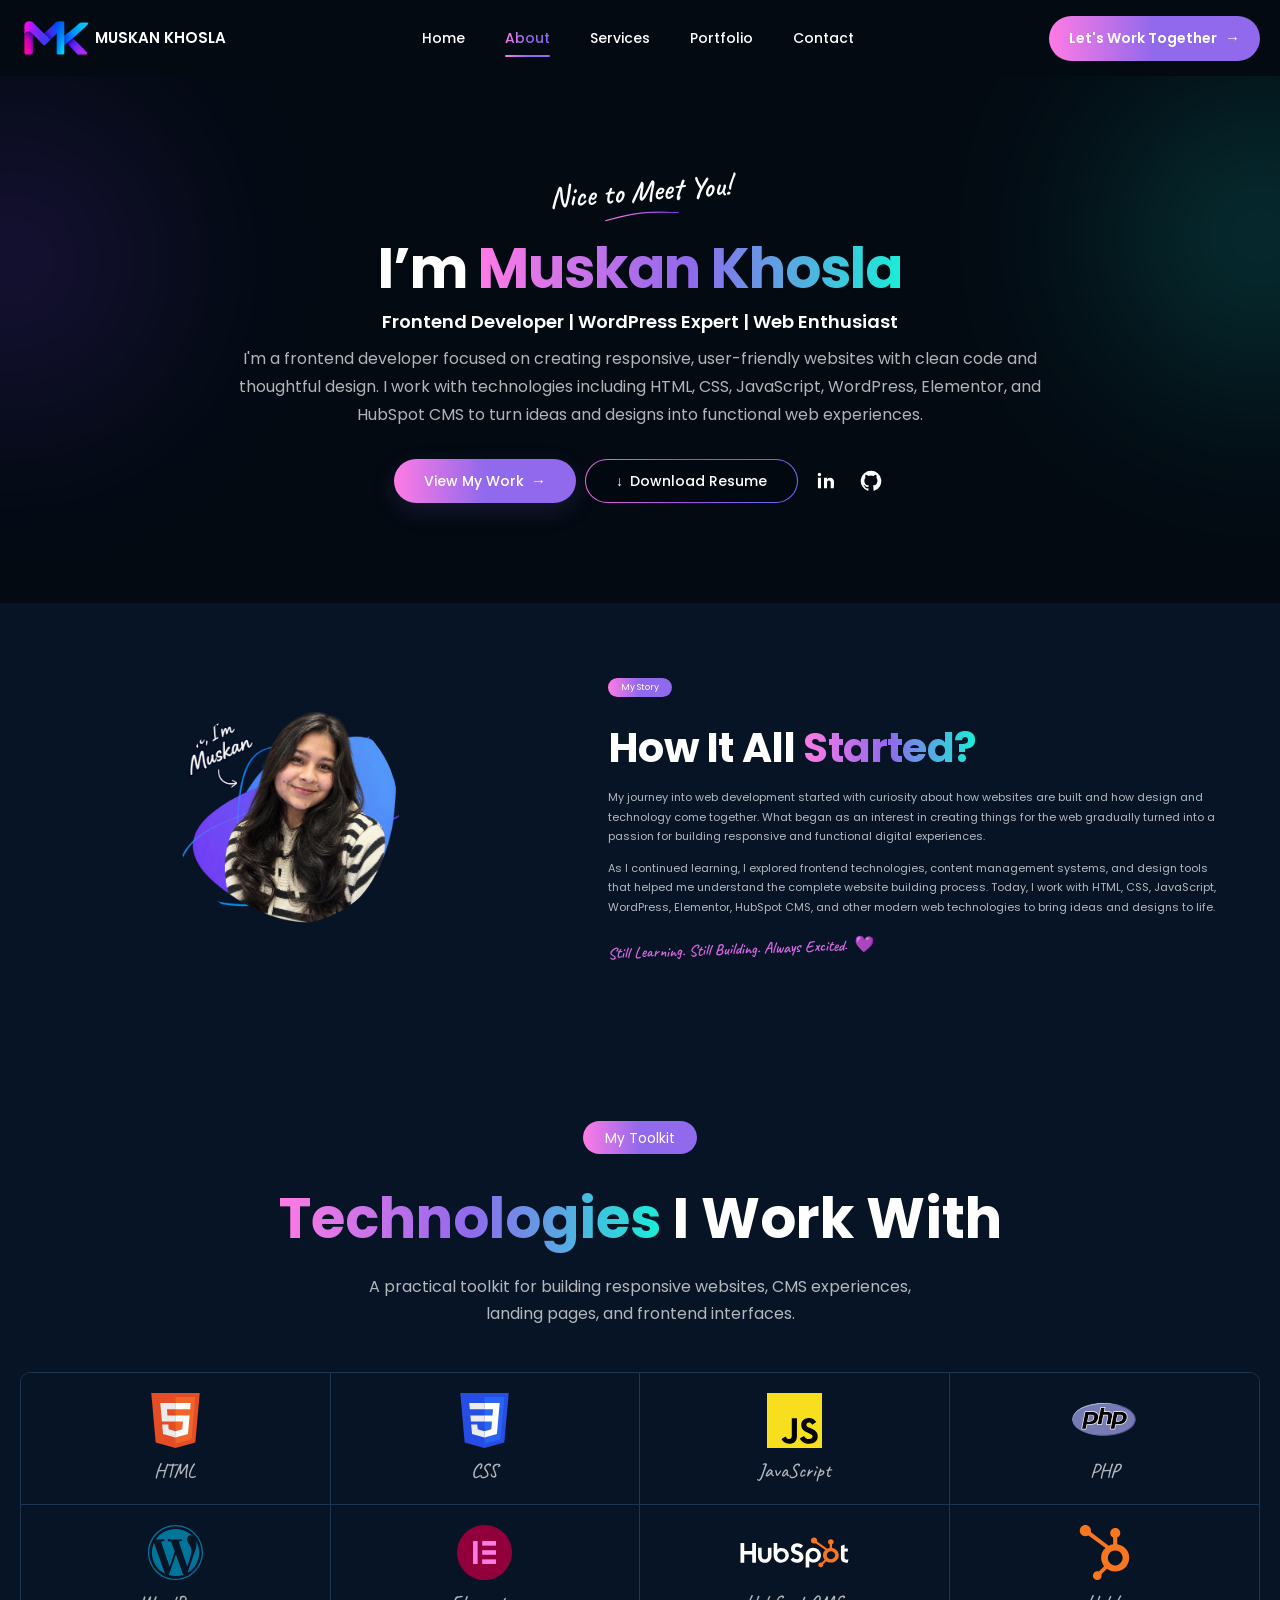
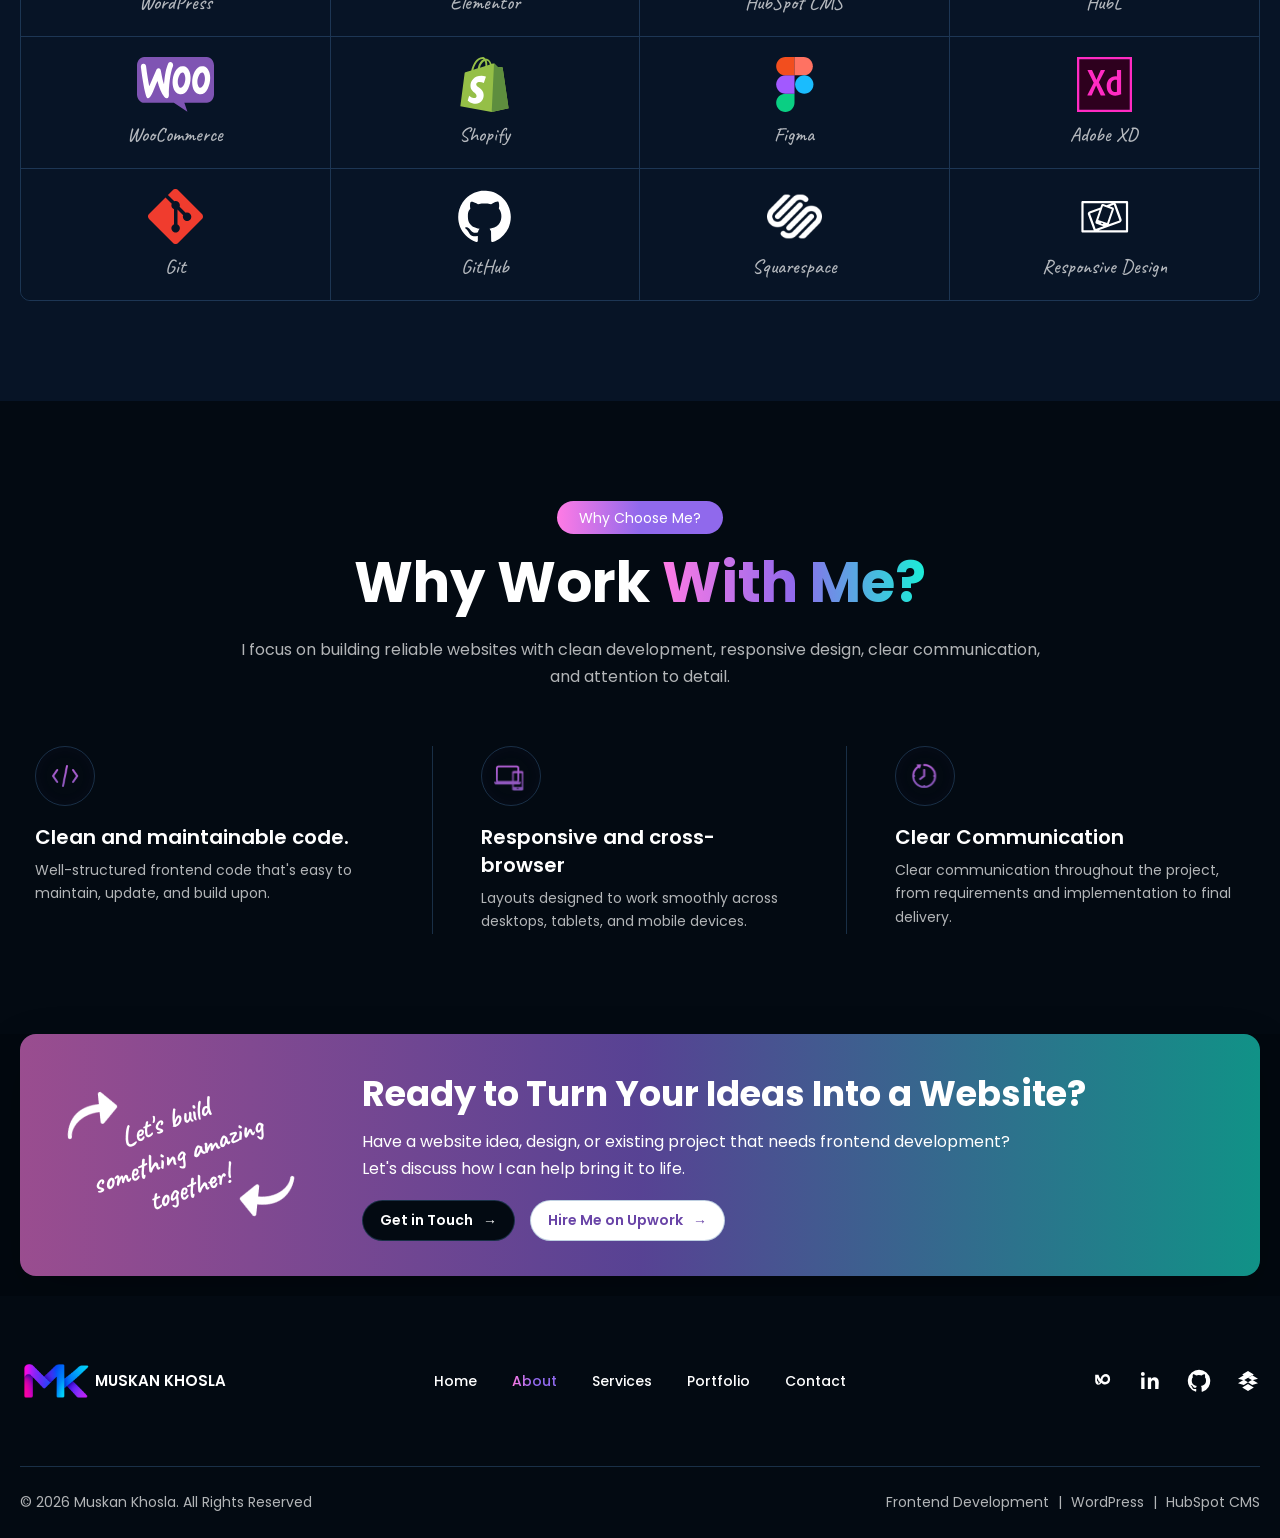
==== about.html @ d6e0e2fc "Sep 27, 2026, 11:46 AM" ====
<!DOCTYPE html>
<html lang="en">
<head>
    <meta charset="UTF-8">
    <meta name="viewport" content="width=device-width, initial-scale=1.0">
    <meta name="description" content="Learn more about Muskan Khosla, a Frontend Developer specializing in WordPress, Elementor, HubSpot CMS, WooCommerce, and responsive web development.">
    <meta name="author" content="Muskan Khosla">
    <meta name="robots" content="index, follow">

    <!-- Open Graph / Social Sharing -->
    <meta property="og:type" content="website">
    <meta property="og:title" content="About Muskan Khosla | Frontend Developer">
    <meta property="og:description" content="Learn more about Muskan Khosla and her work in frontend development, WordPress, Elementor, HubSpot CMS, and responsive web development.">
    <meta property="og:url" content="https://muskan-khosla.github.io/portfolio/about.html">
    <!-- <meta property="og:image" content="https://muskan-khosla.github.io/portfolio/assets/images/about-og-image.jpg"> -->
    <!-- <meta property="og:image:alt" content="Muskan Khosla — Frontend Developer"> -->
    <meta property="og:site_name" content="Muskan Khosla">

    <!-- X / Twitter -->
    <meta name="twitter:card" content="summary_large_image">
    <meta name="twitter:title" content="About Muskan Khosla | Frontend Developer">
    <meta name="twitter:description" content="Learn more about Muskan Khosla and her work in frontend development, WordPress, Elementor, HubSpot CMS, and responsive web development.">
    <!-- <meta name="twitter:image" content="https://muskan-khosla.github.io/portfolio/assets/images/about-og-image.jpg"> -->

    <title>About Muskan Khosla | Frontend Developer & WordPress Developer</title>

    <!-- Canonical URL -->
    <link rel="canonical" href="https://muskan-khosla.github.io/portfolio/about.html">

    <!-- Favicon -->
    <link rel="icon" type="image/svg+xml" href="favicon/Fevicon.svg">

    <!-- Google Fonts  -->
    <!-- Poppins  -->
    <link rel="preconnect" href="https://fonts.googleapis.com">
    <link rel="preconnect" href="https://fonts.gstatic.com" crossorigin>
    <link href="https://fonts.googleapis.com/css2?family=Poppins:ital,wght@0,100;0,200;0,300;0,400;0,500;0,600;0,700;0,800;0,900;1,100;1,200;1,300;1,400;1,500;1,600;1,700;1,800;1,900&display=swap" rel="stylesheet">
    <!-- Caveat  -->
    <link rel="preconnect" href="https://fonts.googleapis.com">
    <link rel="preconnect" href="https://fonts.gstatic.com" crossorigin>
    <link href="https://fonts.googleapis.com/css2?family=Caveat:wght@400..700&family=Poppins:ital,wght@0,100;0,200;0,300;0,400;0,500;0,600;0,700;0,800;0,900;1,100;1,200;1,300;1,400;1,500;1,600;1,700;1,800;1,900&display=swap" rel="stylesheet">

    <link rel="stylesheet" href="css/variables.css">
    <link rel="stylesheet" href="css/style.css">
    <link rel="stylesheet" href="css/about.css">
</head>
<body>

<!-- Header  -->
<header class="site-header">
    <div class="container header-inner">
        <!-- Logo -->
        <a href="index.html" class="site-logo" aria-label="Muskan Khosla - Home">
            <img src="assets/images/Muskan-Khosla-Logo.png" alt="Muskan Khosla" >
            <span>Muskan Khosla</span>
        </a>

        <!-- Desktop Navigation -->
        <nav id="main-navigation" class="main-navigation" aria-label="Main navigation">
            <a href="index.html" class="nav-link">
                Home
            </a>
            <a href="about.html" class="nav-link active">
                About
            </a>
            <a href="services.html" class="nav-link">
                Services
            </a>
            <a href="portfolio.html" class="nav-link">
                Portfolio
            </a>
            <a href="contact.html" class="nav-link">
                Contact
            </a>
        </nav>

        <!-- Header CTA -->
        <a href="contact.html" class="header-cta">
            Let's Work Together
            <span aria-hidden="true">→</span>
        </a>

        <!-- Mobile Menu Button -->
        <button class="menu-toggle" type="button" aria-label="Open navigation menu" aria-expanded="false" aria-controls="main-navigation">
            <span></span>
            <span></span>
            <span></span>
        </button>
    </div>
</header>


<main>

<!--  PAGE HERO -->
<section class="page-hero">
    <div class="page-hero-glow page-hero-glow-left"></div>
    <div class="page-hero-glow page-hero-glow-right"></div>

    <div class="container">

        <div class="page-hero-content">
            <span class="page-hero-script">Nice to Meet You!</span>
            <h1 class="page-hero-title">I’m <span class="gradient-text">Muskan Khosla</span> </h1>
            <p class="page-hero-role">
                Frontend Developer | WordPress Expert | Web Enthusiast
            </p>
            <p class="page-hero-description">
                I'm a frontend developer focused on creating responsive, user-friendly websites with clean code and thoughtful design. I work with technologies including HTML, CSS, JavaScript, WordPress, Elementor, and HubSpot CMS to turn ideas and designs into functional web experiences.
            </p>
            <div class="page-hero-actions">
                <a href="portfolio.html" class="page-hero-button page-hero-button-primary gradiant-btn">
                    View My Work
                    <span aria-hidden="true">→</span>
                </a>
                <a href="assets/files/resume.pdf" class="page-hero-button page-hero-button-outline border-btn" target="_blank" rel="noopener noreferrer">
                    <span aria-hidden="true">↓</span>
                    Download Resume
                </a>
                <div class="page-hero-socials">
                    <!-- LinkedIn -->
                    <a href="https://www.linkedin.com/in/muskankhosla/" target="_blank" rel="noopener noreferrer" aria-label="LinkedIn" class="page-hero-social">
                        <svg viewBox="0 0 24 24" aria-hidden="true">
                            <defs>
                                <linearGradient id="social-gradient" x1="0%" y1="0%" x2="100%" y2="100%">
                                    <stop offset="0%" stop-color="#ec68dc"/>
                                    <stop offset="50%" stop-color="#9b4de8"/>
                                    <stop offset="100%" stop-color="#6374f5"/>
                                </linearGradient>
                            </defs>
                            <path d="M6.5 8.5H3.2V20h3.3V8.5ZM4.85 3A1.95 1.95 0 1 0 4.85 6.9 1.95 1.95 0 0 0 4.85 3ZM20.8 13.4c0-3.46-1.84-5.07-4.3-5.07-1.98 0-2.87 1.09-3.36 1.86V8.5H9.84V20h3.3v-5.7c0-1.5.28-2.95 2.14-2.95 1.84 0 1.86 1.72 1.86 3.05V20h3.3l.36-6.6Z"/>
                        </svg>
                    </a>

                    <!-- GitHub -->
                    <a href="https://github.com/muskan-khosla" target="_blank" rel="noopener noreferrer" aria-label="GitHub" class="page-hero-social" >
                        <svg viewBox="0 0 24 24" aria-hidden="true">
                            <defs>
                                <linearGradient id="social-gradient" x1="0%" y1="0%" x2="100%" y2="100%">
                                    <stop offset="0%" stop-color="#ec68dc"/>
                                    <stop offset="50%" stop-color="#9b4de8"/>
                                    <stop offset="100%" stop-color="#6374f5"/>
                                </linearGradient>
                            </defs>
                            <path d="M12 .8a11.2 11.2 0 0 0-3.54 21.82c.56.1.77-.24.77-.54v-2.1c-3.14.68-3.8-1.34-3.8-1.34-.5-1.28-1.22-1.62-1.22-1.62-1-.68.08-.67.08-.67 1.1.08 1.68 1.13 1.68 1.13.98 1.67 2.58 1.19 3.21.91.1-.71.38-1.19.7-1.46-2.5-.28-5.13-1.25-5.13-5.58 0-1.23.44-2.24 1.15-3.03-.12-.28-.5-1.43.11-2.98 0 0 .94-.3 3.08 1.15a10.7 10.7 0 0 1 5.61 0c2.14-1.45 3.08-1.15 3.08-1.15.61 1.55.23 2.7.11 2.98.71.79 1.15 1.8 1.15 3.03 0 4.34-2.63 5.3-5.14 5.58.4.35.75 1.04.75 2.1v3.11c0 .3.2.65.78.54A11.2 11.2 0 0 0 12 .8Z"/>
                        </svg>
                    </a>
                </div>
            </div>
        </div>
    </div>
</section>


<!-- =========================================================
     MY STORY
========================================================= -->
<section class="my-story-section">
    <div class="container">
        <div class="my-story-grid">

            <!-- LEFT: IMAGE -->
            <div class="my-story-visual">
                

                <div class="my-story-image-wrap">
                    <img
                        src="assets/images/Muskan-Khosla.png"
                        alt="Muskan Khosla"
                        class="my-story-image"
                    >
                </div>

            </div>

            <!-- RIGHT: CONTENT -->
            <div class="my-story-content">

                <span class="section-badge">
                    My Story
                </span>

                <h2 class="my-story-heading">
                    How It All
                    <span class="gradient-text">Started?</span>
                </h2>

                <div class="my-story-text">
                    <p>
                        My journey into web development started with curiosity
                        about how websites are built and how design and
                        technology come together. What began as an interest
                        in creating things for the web gradually turned into
                        a passion for building responsive and functional
                        digital experiences.
                    </p>

                    <p>
                        As I continued learning, I explored frontend
                        technologies, content management systems, and design
                        tools that helped me understand the complete website
                        building process. Today, I work with HTML, CSS,
                        JavaScript, WordPress, Elementor, HubSpot CMS, and
                        other modern web technologies to bring ideas and
                        designs to life.
                    </p>
                </div>

                <p class="my-story-signature">
                    Still Learning. Still Building. Always Excited.
                    <span aria-hidden="true">💜</span>
                </p>

            </div>

        </div>
    </div>
</section>


<!--  MY TOOLKIT  -->
<section class="toolkit-section">
    <div class="container">
        <!-- Section Header -->
        <div class="toolkit-header">
            <span class="section-badge">My Toolkit</span>
            <h2 class="section-heading">
                <span class="gradient-text">Technologies</span> I Work With
            </h2>
            <p class="section-description">
                A practical toolkit for building responsive websites, CMS experiences, landing pages, and frontend interfaces.
            </p>
        </div>

        <!-- Toolkit Grid -->
        <div class="toolkit-grid">
            <!-- HTML -->
            <div class="toolkit-item">
                <div class="toolkit-icon">
                    <img src="assets/icons/HTML5_logo.svg" alt="HTML">
                </div>
                <span>HTML</span>
            </div>

            <!-- CSS -->
            <div class="toolkit-item">
                <div class="toolkit-icon">
                    <img src="assets/icons/CSS3_logo.svg" alt="CSS">
                </div>
                <span>CSS</span>
            </div>

            <!-- JavaScript -->
            <div class="toolkit-item">
                <div class="toolkit-icon">
                    <img src="assets/icons/JavaScript_logo.svg" alt="JavaScript">
                </div>
                <span>JavaScript</span>
            </div>

            <!-- PHP -->
            <div class="toolkit-item">
                <div class="toolkit-icon">
                    <img src="assets/icons/PHP_logo.svg" alt="PHP">
                </div>
                <span>PHP</span>
            </div>


            <!-- WordPress -->
            <div class="toolkit-item">
                <div class="toolkit-icon">
                    <img src="assets/icons/WordPress_logo.svg" alt="WordPress">
                </div>
                <span>WordPress</span>
            </div>

            <!-- Elementor -->
            <div class="toolkit-item">
                <div class="toolkit-icon">
                    <img src="assets/icons/Elementor.svg" alt="Elementor">
                </div>
                <span>Elementor</span>
            </div>

            <!-- HubSpot CMS -->
            <div class="toolkit-item">
                <div class="toolkit-icon">
                    <img src="assets/icons/HubSpot_logo.svg" alt="HubSpot CMS">
                </div>
                <span>HubSpot CMS</span>
            </div>

            <!-- HubL -->
            <div class="toolkit-item">
                <div class="toolkit-icon">
                    <img src="assets/icons/HubSpot.svg" alt="HubL">
                </div>
                <span>HubL</span>
            </div>


            <!-- WooCommerce -->
            <div class="toolkit-item">
                <div class="toolkit-icon">
                    <img src="assets/icons/WooCommerce_logo.svg" alt="WooCommerce">
                </div>
                <span>WooCommerce</span>
            </div>

            <!-- Shopify -->
            <div class="toolkit-item">
                <div class="toolkit-icon">
                    <img src="assets/icons/Shopify_logo.svg" alt="Shopify">
                </div>
                <span>Shopify</span>
            </div>

            <!-- Figma -->
            <div class="toolkit-item">
                <div class="toolkit-icon">
                    <img src="assets/icons/Figma_logo.svg" alt="Figma">
                </div>
                <span>Figma</span>
            </div>

            <!-- Adobe XD -->
            <div class="toolkit-item">
                <div class="toolkit-icon">
                    <img src="assets/icons/Adobe_XD_logo.svg" alt="Adobe XD">
                </div>
                <span>Adobe XD</span>
            </div>


            <!-- Git -->
            <div class="toolkit-item">
                <div class="toolkit-icon">
                    <img src="assets/icons/git_logo.svg" alt="Git">
                </div>
                <span>Git</span>
            </div>

            <!-- GitHub -->
            <div class="toolkit-item">
                <div class="toolkit-icon">
                    <img src="assets/icons/GitHub_Logo.svg" alt="GitHub">
                </div>
                <span>GitHub</span>
            </div>

            <!-- Squarespace -->
            <div class="toolkit-item">
                <div class="toolkit-icon">
                    <img src="assets/icons/squarespace_logo.svg" alt="Squarespace">
                </div>
                <span>Squarespace</span>
            </div>

            <!-- Responsive Design -->
            <div class="toolkit-item">
                <div class="toolkit-icon">
                    <img src="assets/icons/Responsive_Logo.svg" alt="Squarespace">
                </div>
                <span>Responsive Design</span>
            </div>

        </div>

    </div>
</section>


<!--  WHY WORK WITH ME  -->
<section class="why-work-section">
    <div class="container">
        <!-- Section Heading -->
        <div class="section-header">
            <span class="section-badge">
                Why Choose Me?
            </span>
            <h2 class="section-heading">
                Why Work <span class="gradient-text">With Me?</span>
            </h2>
            <p class="section-description">
                I focus on building reliable websites with clean development, responsive design, clear communication, and attention to detail.
            </p>
        </div>

        <!-- Benefits -->
        <div class="why-work-grid">

            <!-- Benefit 1 -->
            <article class="why-work-item">
                <div class="why-work-icon" aria-hidden="true">
                    <img src="assets/icons/Code.svg" alt="Clean Code">
                </div>
                <h3>Clean and maintainable code.</h3>
                <p>
                    Well-structured frontend code that's easy to maintain, update, and build upon.
                </p>
            </article>

            <!-- Benefit 2 -->
            <article class="why-work-item">
                <div class="why-work-icon" aria-hidden="true">
                    <img src="assets/icons/Responsive.svg" alt="Responsive Browsers">
                </div>
                <h3>Responsive and cross-browser</h3>
                <p>
                    Layouts designed to work smoothly across desktops, tablets, and mobile devices.
                </p>
            </article>

            <!-- Benefit 3 -->
            <article class="why-work-item">
                <div class="why-work-icon" aria-hidden="true">
                    <img src="assets/icons/Time.svg" alt="Clear Communication">
                </div>
                <h3>Clear Communication</h3>
                <p>
                    Clear communication throughout the project, from requirements and implementation to final delivery.
                </p>
            </article>
        </div>
    </div>
</section>


<!-- CTA  -->
<section class="cta-section">
    <div class="container">
        <div class="cta-box">
            <!-- Decorative Side -->
            <div class="cta-decoration">
                <span class="cta-arrow">
                    <img src="assets/images/Arrow-up.png" alt="arrow-up">
                </span>
                
                <span class="cta-handwritten">
                    Let's build<br>
                    something amazing<br>
                    together!
                </span>
                
                <span class="cta-arrow cta-arrow-bottom">
                    <img src="assets/images/Arrow-down.png" alt="arrow-down">
                </span>
            </div>

            <!-- CTA Content -->
            <div class="cta-content">
                <h2>
                    Ready to Turn Your Ideas
                    <span>Into a Website?</span>
                </h2>
                <p>
                    Have a website idea, design, or existing project that needs
                    frontend development? Let's discuss how I can help bring it
                    to life.
                </p>
                <div class="cta-buttons">
                    <a href="contact.html" class="cta-button cta-button-dark">
                        Get in Touch
                        <span aria-hidden="true">→</span>
                    </a>
                    <a href=https://www.upwork.com/freelancers/~0180437465f65e825d?mp_source=share"
                       class="cta-button cta-button-light"
                       target="_blank"
                       rel="noopener noreferrer">
                        Hire Me on Upwork
                        <span aria-hidden="true">→</span>
                    </a>
                </div>
            </div>
        </div>
    </div>
</section>

</main>


<!-- Footer  -->
<footer class="site-footer">
    <div class="container">
        <!-- Footer Top -->
        <div class="footer-top">

            <!-- Logo -->
            <a href="index.html" class="site-logo" aria-label="Muskan Khosla - Home">
                <img src="assets/images/Muskan-Khosla-Logo.png" alt="Muskan Khosla">
                <span>Muskan Khosla</span>
            </a>

            <!-- Footer Navigation -->
            <nav class="footer-navigation" aria-label="Footer navigation">
                <a href="index.html">Home</a>
                <a href="about.html" class="active">About</a>
                <a href="services.html">Services</a>
                <a href="portfolio.html">Portfolio</a>
                <a href="contact.html">Contact</a>
            </nav>

            <!-- Social Links -->
            <div class="footer-socials">
                <!-- Upwork -->
                <a href="https://www.upwork.com/freelancers/~0180437465f65e825d?mp_source=share"
                target="_blank"
                rel="noopener noreferrer"
                aria-label="Upwork">

                    <svg viewBox="0 0 24 24" aria-hidden="true">
                        <defs>
                            <linearGradient id="upwork-gradient" x1="0%" y1="0%" x2="100%" y2="100%">
                                <stop offset="0%" stop-color="#ec68dc"/>
                                <stop offset="50%" stop-color="#9b4de8"/>
                                <stop offset="100%" stop-color="#6374f5"/>
                            </linearGradient>
                        </defs>
                        <path d="M17.2 5.1c-2.8 0-4.8 2-5.8 4.8-.9-1.2-1.5-2.7-1.9-4.2H6.2v5.8c0 2.5 1.1 4.2 3.1 4.2 1.4 0 2.4-.8 3-2 .9 1 2.1 1.8 3.8 1.8 3 0 5-2.4 5-5.2 0-3-1.6-5.2-3.9-5.2Zm-7.9 7.5c-.9 0-1.3-.6-1.3-1.7V8.7c.4 1.1.9 2.1 1.5 3 .4.6.9 1.1 1.4 1.5-.4.8-.9 1.4-1.6 1.4Zm6.8.3c-1.2 0-2-.7-2.7-1.6.4-2.3 1.4-3.7 3.1-3.7 1.4 0 2.4 1.1 2.4 2.7 0 1.5-1.1 2.6-2.8 2.6Z"/>
                    </svg>

                </a>

                <!-- LinkedIn -->
                <a href="https://www.linkedin.com/in/muskankhosla/"
                target="_blank"
                rel="noopener noreferrer"
                aria-label="LinkedIn">

                    <svg viewBox="0 0 24 24" aria-hidden="true">
                        <defs>
                            <linearGradient id="social-gradient" x1="0%" y1="0%" x2="100%" y2="100%">
                                <stop offset="0%" stop-color="#ec68dc"/>
                                <stop offset="50%" stop-color="#9b4de8"/>
                                <stop offset="100%" stop-color="#6374f5"/>
                            </linearGradient>
                        </defs>
                        <path d="M6.5 8.5H3.2V20h3.3V8.5ZM4.85 3A1.95 1.95 0 1 0 4.85 6.9 1.95 1.95 0 0 0 4.85 3ZM20.8 13.4c0-3.46-1.84-5.07-4.3-5.07-1.98 0-2.87 1.09-3.36 1.86V8.5H9.84V20h3.3v-5.7c0-1.5.28-2.95 2.14-2.95 1.84 0 1.86 1.72 1.86 3.05V20h3.3l.36-6.6Z"/>
                    </svg>

                </a>

                <!-- GitHub -->
                <a href="https://github.com/muskan-khosla"
                target="_blank"
                rel="noopener noreferrer"
                aria-label="GitHub">

                    <svg viewBox="0 0 24 24" aria-hidden="true">
                        <defs>
                            <linearGradient id="social-gradient" x1="0%" y1="0%" x2="100%" y2="100%">
                                <stop offset="0%" stop-color="#ec68dc"/>
                                <stop offset="50%" stop-color="#9b4de8"/>
                                <stop offset="100%" stop-color="#6374f5"/>
                            </linearGradient>
                        </defs>
                        <path d="M12 .8a11.2 11.2 0 0 0-3.54 21.82c.56.1.77-.24.77-.54v-2.1c-3.14.68-3.8-1.34-3.8-1.34-.5-1.28-1.22-1.62-1.22-1.62-1-.68.08-.67.08-.67 1.1.08 1.68 1.13 1.68 1.13.98 1.67 2.58 1.19 3.21.91.1-.71.38-1.19.7-1.46-2.5-.28-5.13-1.25-5.13-5.58 0-1.23.44-2.24 1.15-3.03-.12-.28-.5-1.43.11-2.98 0 0 .94-.3 3.08 1.15a10.7 10.7 0 0 1 5.61 0c2.14-1.45 3.08-1.15 3.08-1.15.61 1.55.23 2.7.11 2.98.71.79 1.15 1.8 1.15 3.03 0 4.34-2.63 5.3-5.14 5.58.4.35.75 1.04.75 2.1v3.11c0 .3.2.65.78.54A11.2 11.2 0 0 0 12 .8Z"/>
                    </svg>

                </a>


                <!-- Contra -->
                <a href="https://contra.com/muskan_khosla_wgjmfwre?referralExperimentNid=DEFAULT_REFERRAL_PROGRAM&referrerUsername=muskan_khosla_wgjmfwre"
                target="_blank"
                rel="noopener noreferrer"
                aria-label="Contra">

                    <svg viewBox="0 0 24 24" aria-hidden="true">
                        <defs>
                            <linearGradient id="social-gradient" x1="0%" y1="0%" x2="100%" y2="100%">
                                <stop offset="0%" stop-color="#ec68dc"/>
                                <stop offset="50%" stop-color="#9b4de8"/>
                                <stop offset="100%" stop-color="#6374f5"/>
                            </linearGradient>
                        </defs>
                        <path d="M6.2 5.5 12 2l5.8 3.5L12 9 6.2 5.5Zm0 13L12 22l5.8-3.5L12 15l-5.8 3.5ZM2 9.7 7.8 6.2 12 8.7 7.8 11.3 2 9.7Zm20 0-5.8-3.5L12 8.7l4.2 2.6L22 9.7ZM2 14.3l5.8-3.5L12 13.3l-4.2 2.6L2 14.3Zm20 0-5.8-3.5L12 13.3l4.2 2.6 5.8-1.6Z"/>
                    </svg>

                </a>

            </div>
        </div>

        <!-- Footer Divider -->
        <div class="footer-divider"></div>

        <!-- Footer Bottom -->
        <div class="footer-bottom">
            <p class="footer-copyright">
                © <span id="current-year"></span> Muskan Khosla. All Rights Reserved
            </p>
            <p class="footer-specialties">
                Frontend Development <span>|</span>
                WordPress <span>|</span>
                HubSpot CMS
            </p>
        </div>
    </div>
</footer>


<script src="js/script.js"></script>
</body>
</html>
---- css/variables.css ----
/* =========================================================
   RESET
========================================================= */

*,
*::before,
*::after {
    margin: 0;
    padding: 0;
    box-sizing: border-box;
}
html {
    scroll-behavior: smooth;
}
body {
    min-height: 100vh;
    font-family: "Poppins", sans-serif;
    background-color: #030A12;
    color: #ffffff;
    line-height: 1.6;
    overflow-x: hidden;
}
img {
    display: block;
    max-width: 100%;
}
a {
    color: inherit;
    text-decoration: none;
}
button,
input,
textarea,
select {
    font: inherit;
}
button {
    border: none;
    cursor: pointer;
}
ul,
ol {
    list-style: none;
}


/* =========================================================
   DESIGN TOKENS
========================================================= */
:root {

    /* ---------- Background ---------- */

    --color-bg-primary: #030A12;
    --color-bg-secondary: #071426;
    --color-bg-card: #071426;

    /* ---------- Text ---------- */

    --color-white: #ffffff;
    --color-text-primary: #ffffff;
    --color-text-secondary: rgb(255, 255, 255, 69.8%);

    /* ---------- Brand Colors ---------- */

    --color-pink: #FF7BE5;
    --color-purple: #9069EC;
    --color-cyan: #1AEED7;

    /* ---------- Borders ---------- */

    --color-border: rgba(71, 117, 168, 0.35);

    /* ---------- Gradients ---------- */

    --gradient-primary:
        linear-gradient(
            90deg,
            #FF7BE5 0%,
            #9069EC 50%
        );

   --gradient-primary-hover:
        linear-gradient(
            90deg,
            #9069EC 50%,
            #FF7BE5 100%
        );

    --gradient-heading:
        linear-gradient(
            90deg,
            #FF7BE5 0%,
            #9069EC 50%,
            #1AEED7 100%
        );

    --cta-gradient:
        linear-gradient(
            90deg,
            rgb(255 123 229 / 60%) 0%,
            rgb(144 105 236 / 60%) 50%,
            rgb(26 238 215 / 60%) 100%
        );

   --gradient-secondary-hover:
        linear-gradient(
            90deg,
            #1AEED7 0%,
            #9069EC 50%,
            #FF7BE5 100%
        );

    --gradient-cta:
        linear-gradient(
            90deg,
            #FF7BE5 0%,
            #9069EC 50%
        );

    /* ---------- Layout ---------- */

    --container-width: 1240px;
    --container-padding: 20px;

    /* ---------- Radius ---------- */

    --radius: 16px;
    --radius-pill: 100px;

    /* ---------- Shadows ---------- */

    --shadow-card:
        0 15px 40px rgba(0, 0, 0, 0.18);

    /* ---------- Transitions ---------- */

    --transition-fast: 0.2s ease;
    --transition-normal: 0.3s ease;
}


/* =========================================================
   GLOBAL CONTAINER
========================================================= */

.container {
    width: min(
        calc(100% - (var(--container-padding) * 2)),
        var(--container-width)
    );
    margin-inline: auto;
}


/* =========================================================
   SECTIONS
========================================================= */
.section {
    position: relative;
    padding: 100px 0;
}
.section-dark {
    background-color: var(--color-bg-primary);
}
.section-light-dark {
    background-color: var(--color-bg-secondary);
}


/* =========================================================
   SECTION BADGE
========================================================= */
.section-badge {
    display: inline-flex;
    align-items: center;
    justify-content: center;
    padding: 6px 15px;
    border-radius: var(--radius-pill);
    background: var(--gradient-cta);
    color: var(--color-white);
    font-size: 14px;
    font-weight: 500;
    line-height: 1.2;
}
/* .section-badge::before {
    content: "";
    width: 6px;
    height: 6px;
    margin-right: 7px;
    border-radius: 50%;
    background-color: var(--color-cyan);
    box-shadow: 0 0 10px rgba(33, 199, 223, 0.7);
} */


/* =========================================================
   SECTION HEADINGS
========================================================= */
.section-heading {
    margin-top: 16px;
    font-size: clamp(34px, 4vw, 56px);
    font-weight: 700;
    line-height: 1.12;
}
.gradient-text {
    background: var(--gradient-heading);
    -webkit-background-clip: text;
    background-clip: text;
    -webkit-text-fill-color: transparent;
    color: transparent;
}


/* =========================================================
   SECTION DESCRIPTION
========================================================= */
.section-description {
    max-width: 70%;
    margin: 18px auto 0;
    color: var(--color-text-secondary);
    font-size: 16px;
    line-height: 1.7;
}


/* =========================================================
   BUTTONS
========================================================= */
.btn {
    display: inline-flex;
    align-items: center;
    justify-content: center;
    gap: 8px;
    min-height: 46px;
    padding: 0 24px;
    border-radius: var(--radius-pill);
    font-size: 14px;
    font-weight: 600;
    transition:
        transform var(--transition-normal),
        box-shadow var(--transition-normal),
        opacity var(--transition-normal);
}
.btn:hover {
    transform: translateY(-2px);
}
.btn-primary {
    color: #ffffff;
    background: var(--gradient-primary);
    box-shadow:
        0 8px 25px rgba(155, 77, 232, 0.2);
}
.btn-primary:hover {
    box-shadow:
        0 12px 30px rgba(155, 77, 232, 0.35);
}
.btn-outline {
    position: relative;
    color: #ffffff;
    background: transparent;
    border: none;
    border-radius: 999px;
    isolation: isolate;
}
/* Gradient border */
.btn-outline::before {
    content: "";
    position: absolute;
    inset: 0;
    padding: 1px;
    border-radius: inherit;
    background: linear-gradient(
        90deg,
        #FF7BE5 0%, #9069EC 50%
    );
    -webkit-mask: linear-gradient(#fff 0 0) content-box, linear-gradient(#fff 0 0);
    mask: linear-gradient(#fff 0 0) content-box, linear-gradient(#fff 0 0);
    -webkit-mask-composite: xor;
    mask-composite: exclude;
    pointer-events: none;
}

/* Hover */
.btn-outline:hover {
    background: rgba(155, 77, 232, 0.08);
}
.btn-outline:hover::before {
    background: linear-gradient(
        90deg,
        #FF7BE5 0%,
        #9069EC 50%,
        #00D9FF 100%
    );
}


/* =========================================================
   GRADIENT BUTTON
========================================================= */
.gradient-button {
    position: relative;
    display: inline-flex;
    align-items: center;
    justify-content: center;
    gap: 8px;
    min-height: 46px;
    padding: 0 25px;
    border-radius: var(--radius-pill);
    color: #ffffff;
    background: var(--gradient-cta);
    font-size: 14px;
    font-weight: 600;
    transition:
        transform var(--transition-normal),
        box-shadow var(--transition-normal);
}
.gradient-button:hover {
    transform: translateY(-2px);
    box-shadow:
        0 10px 28px rgba(155, 77, 232, 0.35);
}


/* =========================================================
   CARD
========================================================= */
.card {
    background: var(--color-bg-card);
    border: 1px solid var(--color-border);
    border-radius: var(--radius-md);
    box-shadow: var(--shadow-card);
}

/* =========================================================
   HANDWRITTEN TEXT
========================================================= */
.handwritten {
    font-family: "Caveat";
    font-weight: 700;
}


/* =========================================================
   ACCESSIBILITY
========================================================= */
:focus-visible {
    outline: 2px solid var(--color-cyan);
    outline-offset: 4px;
}

/* =========================================================
   RESPONSIVE
========================================================= */

@media (max-width: 992px) {
    :root {
        --container-padding: 24px;
    }
    .section {
        padding: 80px 0;
    }
}


@media (max-width: 767px) {
    :root {
        --container-padding: 20px;
    }
    .section {
        padding: 70px 0;
    }
    .section-heading {
        letter-spacing: -1px;
    }
    .section-description {
        font-size: 15px;
    }
    .btn,
    .gradient-button {
        min-height: 44px;
        padding-inline: 20px;
        font-size: 13px;
    }
}


@media (max-width: 480px) {
    .section {
        padding: 60px 0;
    }
    .section-heading {
        font-size: 32px;
    }
}
---- css/style.css ----
/* =========================================
   GLOBAL SECTION HEADING SYSTEM
========================================= */

/* Section wrapper heading */
.section-header {
    margin: 0 auto 55px;
    text-align: center;
}

/*  SUBHEADING / GRADIENT PILL */
.section-badge {
    display: inline-flex;
    align-items: center;
    justify-content: center;
    padding: 10px 22px 9px;
    margin-bottom: 15px;
    border-radius: var(--radius-pill);
    color: var(--color-white);
    background: var(--gradient-primary);
    font-size: 14px;
    font-weight: 400;
    line-height: 1;
    white-space: nowrap;
}

/*  MAIN SECTION HEADING  */
.section-heading {
    margin: 0;
    color: var(--color-white);
    font-size: clamp(27px, 5vw, 56px);
    font-weight: 700;
    line-height: 1.2;
    margin-bottom: 20px;
}

/*  GRADIENT PART OF HEADING */
.gradient-text {
    background: var(--gradient-heading);
    -webkit-background-clip: text;
    background-clip: text;
    -webkit-text-fill-color: transparent;
}


/*  SECTION SHORT DESCRIPTION */
.section-description {
    max-width: 65%;
    margin: 13px auto 0;
    color: var(--color-text-secondary);
    font-size: 16px;
    font-weight: 400;
    line-height: 1.7;
}

/* border button  */

.featured-projects-button span {
    color: #c765e7;
    font-size: 10px;
    transition: transform 0.3s ease;
}

.featured-projects-button:hover {
    transform: translateY(-1px);
    filter: brightness(1.15);
}

.featured-projects-button:hover span {
    transform: translateX(3px);
}





.border-btn {
    position: relative;
    display: inline-flex;
    align-items: center;
    gap: 7px;
    margin-top: 20px;
    padding: 6px 30px;
    border: 1px solid transparent;
    border-radius: 50px;
    color: var(--color-white);
    background:
        linear-gradient(#02080f, #02080f) padding-box,
        linear-gradient(
            90deg,
            #ec68dc 0%,
            #9b4de8 50%,
            #6374f5 100%
        ) border-box;
    font-size: 14px;
    font-weight: 500;
    text-decoration: none;
    transition:
        transform 0.3s ease,
        filter 0.3s ease;
    min-height: 44px;
}
.border-btn img {
    width: 20px;
    transition: var(--transition-normal);
}
.border-btn:hover {
    transform: translateY(-1px);
    background: var(--gradient-primary);
}
.border-btn:hover img {
    position: relative;
    left: 5px;
    transition: all 0.7s ease;
}

.gradiant-btn-wrap {
    display: flex;
    justify-content: center;
    margin-top: 42px;
}
.gradiant-btn {
    position: relative;
    display: inline-flex;
    align-items: center;
    justify-content: center;
    gap: 7px;
    min-height: 44px;
    padding: 6px 30px;
    border-radius: var(--radius-pill);
    color: var(--color-white);
    background: var(--gradient-cta);
    font-size: 14px;
    font-weight: 500;
    box-shadow:
        0 8px 25px rgba(144, 105, 236, 0.15);
    transition:
        transform var(--transition-normal),
        box-shadow var(--transition-normal);
}
.gradiant-btn span {
    font-size: 15px;
    transition: transform var(--transition-normal);
}
.gradiant-btn:hover {
    transform: translateY(-2px);
    box-shadow:
        0 12px 30px rgba(144, 105, 236, 0.3);
}
.gradiant-btn:hover span {
    transform: translateX(3px);
}


/*  RESPONSIVE  */
@media (max-width: 700px) {
    .section-header {
        margin-bottom: 40px;
    }
    .section-heading {
        font-size: 45px;
    }
    .section-description {
        font-size: 15px;
        max-width: 100%;
    }
}

@media (max-width: 480px) {
    .section-header {
        margin-bottom: 35px;
    }
    .section-heading {
        font-size: 35px;
    }
    .section-description {
        font-size: 15px;
    }
    .border-btn, .gradiant-btn {
        width: 100%;
        text-align: center;
        justify-content: center;
    }
}



/* -----------------------------------------
   HEADER
----------------------------------------- */
.site-header {
    position: relative;
    z-index: 1000;
    width: 100%;
    background: var(--color-bg-primary);
}
.header-inner {
    min-height: 76px;
    display: flex;
    align-items: center;
    justify-content: space-between;
    gap: 30px;
}

/* ---------- Logo ---------- */
.site-logo {
    display: inline-flex;
    align-items: center;
    gap: 5px;
    flex-shrink: 0;
}
.site-logo img {
    width: 70px;
    height: 70px;
    object-fit: contain;
}
.site-logo span {
    color: var(--color-white);
    font-size: 15px;
    font-weight: 600;
    text-transform: uppercase;
    white-space: nowrap;
}

/* ---------- Navigation ---------- */
.main-navigation {
    display: flex;
    align-items: center;
    gap: 40px;
    justify-content: center;
}
.nav-link {
    position: relative;
    display: inline-block;
    padding: 8px 0;
    color: var(--color-text-primary);
    font-size: 14px;
    text-decoration: none;
    font-weight: 500;
    transition:
        color var(--transition-normal);
}
.nav-link:hover,
.nav-link.active {
    color: transparent;
    background: var(--gradient-primary);
    -webkit-background-clip: text;
    background-clip: text;
}
.nav-link::after {
    content: "";
    position: absolute;
    left: 0;
    bottom: 0;
    width: 0;
    height: 2px;
    border-radius: 10px;
    background: var(--gradient-primary);
    transition: width 0.3s ease;
}
.nav-link:hover::after,
.nav-link.active::after {
    width: 100%;
}
/* ---------- Header CTA ---------- */
.header-cta {
    display: inline-flex;
    align-items: center;
    justify-content: center;
    gap: 8px;
    min-height: 45px;
    padding: 0 20px;
    border-radius: var(--radius-pill);
    color: #ffffff;
    background:var(--gradient-primary);
    font-size: 14px;
    font-weight: 600;
    white-space: nowrap;
    transition:
    transform var(--transition-normal),
    box-shadow var(--transition-normal);
}
.header-cta span {
    font-size: 15px;
    transition:
    transform var(--transition-normal);
}
.header-cta:hover {
    transform: translateY(-2px);
    background:var(--gradient-primary-hover);
    box-shadow:
        0 8px 25px rgba(155, 77, 232, 0.3);
    transition: var(--transition-normal);
}
.header-cta:hover span {
    transform: translateX(3px);
}

/* ---------- Mobile Menu Button ---------- */
.menu-toggle {
    display: none;
    width: 42px;
    height: 42px;
    align-items: center;
    justify-content: center;
    flex-direction: column;
    gap: 5px;
    background: var(--color-bg-secondary);
    border: 1px solid var(--color-border);
    border-radius: 9px;
}
.menu-toggle span {
    display: block;
    width: 18px;
    height: 2px;
    border-radius: 10px;
    background: #ffffff;
    transition:
        transform var(--transition-normal),
        opacity var(--transition-normal);
}

/*  HEADER RESPONSIVE */
@media (max-width: 900px) {
    .main-navigation {
        gap: 25px;
        margin-right: 15px;
    }
    .header-cta {
        padding-inline: 16px;
    }
}

@media (max-width: 768px) {
    .header-inner {
        min-height: 70px;
    }
    .main-navigation {
        position: absolute;
        top: 100%;
        left: 20px;
        right: 20px;
        display: flex;
        flex-direction: column;
        align-items: stretch;
        gap: 0;
        margin: 0;
        padding: 12px;
        background: var(--color-bg-secondary);
        border: 1px solid var(--color-border);
        border-radius: var(--radius);
        box-shadow: var(--shadow-card);
        opacity: 0;
        visibility: hidden;
        transform: translateY(-10px);
        transition:
            opacity var(--transition-normal),
            visibility var(--transition-normal),
            transform var(--transition-normal);
    }
    .main-navigation.is-open {
        opacity: 1;
        visibility: visible;
        transform: translateY(0);
    }
    .nav-link {
        padding: 13px 14px;
        border-radius: 8px;
    }
    .nav-link:hover {
        background: rgba(155, 77, 232, 0.08);
    }
    .nav-link.active::after {
        display: none;
    }
    .header-cta {
        display: none;
    }
    .menu-toggle {
        display: flex;
    }
}


/*  MOBILE MENU ANIMATION */
.menu-toggle.is-active span:nth-child(1) {
    transform: translateY(7px) rotate(45deg);
}

.menu-toggle.is-active span:nth-child(2) {
    opacity: 0;
}

.menu-toggle.is-active span:nth-child(3) {
    transform: translateY(-7px) rotate(-45deg);
}








/* =========================================
   WHY WORK WITH ME
========================================= */
.why-work-section {
    position: relative;
    padding: 100px 0 100px;
}

/*  BENEFITS GRID  */
.why-work-grid {
    display: grid;
    grid-template-columns: repeat(3, 1fr);
    margin: 0 auto;
}

/* Individual Item */
.why-work-item {
    position: relative;
    padding: 0 48px;
}
.why-work-item:first-child {
    padding-left: 15px;
}
.why-work-item:last-child {
    padding-right: 15px;
}

/* Vertical separators */
.why-work-item:not(:last-child)::after {
    content: "";
    position: absolute;
    top: 0;
    right: 0;
    width: 1px;
    height: 100%;
    background: var(--color-border);
}

/*  ICON  */
.why-work-icon {
    width: 60px;
    height: 60px;
    display: flex;
    align-items: center;
    justify-content: center;
    margin-bottom: 17px;
    border: 1px solid var(--color-border);
    border-radius: 50%;
    background: transparent;
    box-shadow:
        inset 0 0 15px rgba(155, 77, 232, 0.04);
    transition:
        border-color 0.3s ease,
        transform 0.3s ease,
        box-shadow 0.3s ease;
}

/* Icon hover */
.why-work-item:hover .why-work-icon {
    border-color: var(--color-pink);
    transform: translateY(-2px);
    box-shadow:
        0 0 18px rgba(155, 77, 232, 0.12);
}


/*  BENEFIT TEXT */
.why-work-item h3 {
    margin: 0 0 8px;
    color: var(--color-white);
    font-size: 20px;
    font-weight: 600;
    line-height: 1.4;
}
.why-work-item p {
    margin: 0;
    color: var(--color-text-secondary);
    font-size: 14px;
    line-height: 1.7;
}


/*  RESPONSIVE */
@media (max-width: 900px) {
    .why-work-section {
        padding: 65px 0 70px;
    }
    .why-work-heading {
        margin-bottom: 48px;
    }
    .why-work-item {
        padding: 0 28px;
    }
    .why-work-item:first-child {
        padding-left: 10px;
    }
    .why-work-item:last-child {
        padding-right: 10px;
    }
}


@media (max-width: 700px) {
    .why-work-section {
        padding: 55px 0 60px;
    }
    .why-work-heading {
        margin-bottom: 40px;
    }
    .why-work-grid {
        grid-template-columns: 1fr;
        gap: 60px;
    }
    .why-work-item,
    .why-work-item:first-child,
    .why-work-item:last-child {
        padding: 0;
        text-align: center;
    }
    .why-work-item:not(:last-child)::after {
        top: auto;
        right: auto;
        bottom: -30px;
        left: 10%;
        
        width: 80%;
        height: 1px;
    }
    .why-work-icon {
        margin-left: auto;
        margin-right: auto;
    }
    .why-work-item p {
        max-width: 360px;
        margin-left: auto;
        margin-right: auto;
    }
}

@media (max-width: 480px) {
    .why-work-section {
        padding: 45px 0 50px;
    }
    .why-work-heading {
        margin-bottom: 35px;
    }
}



















/* =========================================
   CTA SECTION
========================================= */
.cta-section {
    padding: 0px 0 20px;
    background: #02080f;
}
.cta-box {
    position: relative;
    display: grid;
    grid-template-columns: 270px minmax(0, 1fr);
    align-items: center;
    padding: 35px 42px;
    border-radius: var(--radius);
    overflow: hidden;
    background: var(--cta-gradient);
    box-shadow: 0 20px 50px rgba(0, 0, 0, 0.2);
    gap: 30px;
}
.cta-decoration {
    position: relative;
    height: 120px;
    display: flex;
    flex-direction: column;
    justify-content: center;
    color: #ffffff;
}
.cta-handwritten {
    position: relative;
    font-family: 'Caveat';
    font-size: 28px;
    line-height: 35px;
    transform: rotate(-20.3deg);
    color: #ffffff;
    text-align: center;
    font-weight: bold;
    left: -20px;
}
.cta-arrow {
    position: absolute;
    left: -30px;
    top: -40px;
    font-size: 30px;
    line-height: 1;
    color: var(--color-text-primary);
}
.cta-arrow-bottom {
    left: 145px;
    top: auto;
    bottom: -40px;
}
.cta-content {
    position: relative;
    z-index: 1;
}
.cta-content h2 {
    margin: 0 0 10px;
    color: var(--color-text-primary);
    font-size: clamp(25px, 3vw, 35px);
    font-weight: 700;
    line-height: 1.4;
}
.cta-content h2 span {
    color: var(--color-text-primary);
}
.cta-content p {
    margin: 0 0 18px;
    color: var(--color-text-primary);
    width: 80%;
    font-size: 16px;
    line-height: 1.7;
}
.cta-buttons {
    display: flex;
    align-items: center;
    gap: 15px;
}
.cta-button {
    display: inline-flex;
    align-items: center;
    justify-content: center;
    gap: 10px;
    padding: 8px 17px;
    border-radius: var(--radius-pill);
    font-size: 14px;
    font-weight: 600;
    text-decoration: none;
    transition:
        transform 0.3s ease,
        box-shadow 0.3s ease,
        background 0.3s ease;
}
.cta-button span {
    font-size: 14px;
    line-height: 1;
}
.cta-button-dark {
    color: var(--color-text-primary);
    background: var(--color-bg-primary);
    border: 1px solid var(--color-border);
}
.cta-button-dark:hover {
    transform: translateY(-2px);
    background: var(--color-white);
    color: var(--color-bg-primary);
    box-shadow:
        0 8px 20px rgba(0, 0, 0, 0.2);
}
.cta-button-light {
    color: #6944a7;
    background: var(--color-white);
    border: 1px solid var(--color-border);
}
.cta-button-light:hover {
    transform: translateY(-2px);
    box-shadow:
        0 8px 20px rgba(0, 0, 0, 0.18);
    background-color: var(--color-bg-primary);
    color: var(--color-white);
}


/* =========================================
   CTA RESPONSIVE
========================================= */

@media (max-width: 900px) {
    .cta-section {
        padding: 60px 0;
    }
    .cta-box {
        grid-template-columns: 145px minmax(0, 1fr);
        padding: 32px;
    }
    .cta-handwritten {
        font-size: 22px;
        line-height: 28px;
    }
    .cta-arrow {
        left: -45px;
        top: -32px;
        font-size: 16px;
        width: 90px;
    }
    .cta-arrow-bottom {
    left: 70px;
    top: 55px;
}
}

@media (max-width: 767px) {
    .cta-section {
        padding: 50px 0;
    }
    .cta-box {
        grid-template-columns: 1fr;
        padding: 32px 25px;
        text-align: center;
    }
    .cta-decoration {
        display: none;
    }
    .cta-content {
        max-width: 100%;
        margin: 0 auto;
    }
    .cta-content p {
        margin-left: auto;
        margin-right: auto;
        width: 100%;
    }
    .cta-buttons {
        justify-content: center;
        flex-wrap: wrap;
    }
    .cta-buttons a {
        width: auto;
    }
}


@media (max-width: 480px) {
    .cta-section {
        padding: 40px 0;
    }
    .cta-box {
        padding: 28px 20px;
        border-radius: 10px;
    }
    .cta-content p {
        font-size: 15px;
        line-height: 1.65;
    }
    .cta-button {
        padding: 8px 14px;
    }
    .cta-buttons a {
        width: 100%;
    }
}






/* =========================================
   FOOTER
========================================= */
.site-footer {
    position: relative;
    background: var(--color-bg-primary);
    padding: 50px 0 25px;
}
.footer-top {
    min-height: 55px;
    display: grid;
    grid-template-columns: 1fr auto 1fr;
    align-items: center;
    gap: 30px;
}
/* Footer Navigation */
.footer-navigation {
    display: flex;
    align-items: center;
    justify-content: center;
    gap: 35px;
}
.footer-navigation a {
    position: relative;
    color: var(--color-text-primary);
    font-size: 14px;
    font-weight: 500;
    text-decoration: none;
    transition: var(--transition-normal);
}
.footer-navigation a:hover,
.footer-navigation a.active
{
    color: transparent;
    background: var(--gradient-primary);
    -webkit-background-clip: text;
    background-clip: text;
}

/* Social Icons */
.footer-socials {
    display: flex;
    align-items: center;
    justify-content: flex-end;
    gap: 25px;
}
.footer-socials a {
    width: 24px;
    height: 24px;
    display: inline-flex;
    align-items: center;
    justify-content: center;
    color: var(--color-text-primary);
    text-decoration: none;
    transition: var(--transition-normal);
}
.footer-socials a:hover {
    transform: translateY(-2px);
}
.footer-socials svg {
    width: 30px;
    height: 30px;
    fill: currentColor;
    transition: fill 0.3s ease;
}
.footer-socials a:hover svg {
    fill: url(#social-gradient);
}

/* Footer Divider */
.footer-divider {
    width: 100%;
    height: 1px;
    margin: 50px 0 25px;
    background: var(--color-border);
}
.footer-bottom {
    display: flex;
    align-items: center;
    justify-content: space-between;
    gap: 25px;
}
.footer-copyright,
.footer-specialties {
    margin: 0;
    color: var(--color-text-secondary);
    font-size: 14px;
    line-height: 1.5;
}
.footer-specialties {
    text-align: right;
}
.footer-specialties span {
    margin: 0 5px;
    color: var(--color-text-secondary);
}

/* =========================================
   FOOTER RESPONSIVE
========================================= */

@media (max-width: 900px) {

    .footer-top {
        grid-template-columns: 1fr;
        justify-items: center;
        gap: 22px;
    }
    .footer-logo {
        justify-content: center;
    }
    .footer-navigation {
        flex-wrap: wrap;
        gap: 15px 22px;
    }
    .footer-socials {
        justify-content: center;
    }
    .footer-divider {
        margin: 40px 0 30px;
    }
    .footer-bottom {
        flex-direction: column;
        justify-content: center;
        text-align: center;
        gap: 8px;
    }
    .footer-specialties {
        text-align: center;
    }
}


@media (max-width: 480px) {
    .footer-navigation {
        gap: 12px 17px;
        margin: 0 0 40px;
    }

    .footer-logo img {
        width: 95px;
    }
    .footer-copyright,
    .footer-specialties {
        font-size: 14px;
    }
}





/* =========================================================
   GLOBAL PAGE HERO
========================================================= */
.page-hero {
    position: relative;
    padding: 100px 0 ;
    background: var(--color-bg-primary);
    overflow: hidden;
    height: 100%;
    min-height: 400px;
    align-content: center;
}

/*  BACKGROUND GLOWS  */
.page-hero-glow {
    position: absolute;
    width: 280px;
    height: 280px;
    border-radius: 50%;
    filter: blur(100px);
    pointer-events: none;
}
.page-hero-glow-left {
    left: -130px;
    top: 45px;
    background: #7C3AED;
    opacity: 0.20;
}
.page-hero-glow-right {
    right: -120px;
    top: 20px;
    background: #1AEED7;
    opacity: 0.20;
}

/*  HERO CONTENT */
.page-hero-content {
    position: relative;
    z-index: 2;
    max-width: 850px;
    margin: 0 auto;
    text-align: center;
}

/* HANDWRITTEN TEXT  */
.page-hero-script {
    display: inline-block;
    color: var(--color-white);
    font-family: "Caveat", cursive;
    font-size: 30px;
    font-weight: 600;
    line-height: 1;
    transform: rotate(-4deg);
}
.page-hero-script::after {
    content: "";
    display: block;
    width: 100%;
    height: 14px;
    margin: 4px auto 0;
    background: url(/assets/icons/Underline.svg);
    background-position: center;
    background-repeat: no-repeat;
    background-size: contain;
    transform: rotate(7deg);
}

/*  TITLE  */
.page-hero-title {
    margin-top: 13px;
    color: var(--color-white);
    font-size: clamp(42px, 5vw, 56px);
    font-weight: 700;
    line-height: 1.15;
    letter-spacing: -1px;
}

/* ROLE  */
.page-hero-role {
    margin-top: 7px;
    color: var(--color-white);
    font-size: 18px;
    font-weight: 600;
    line-height: 1.5;
}

/*  DESCRIPTION */
.page-hero-description {
    margin: 10px auto 0;
    color: var(--color-text-secondary);
    font-size: 16px;
    font-weight: 400;
    line-height: 1.75;
}

/*  ACTIONS  */
.page-hero-actions {
    display: flex;
    align-items: center;
    justify-content: center;
    gap: 9px;
    margin-top: 30px;
}
a.page-hero-button.page-hero-button-outline {
    margin: 0;
}

/*  SOCIALS  */
.page-hero-socials {
    display: flex;
    align-items: center;
    gap: 15px;
    margin-left: 4px;
}
.page-hero-social {
    display: flex;
    align-items: center;
    justify-content: center;
    width: 30px;
    height: 30px;
    color: var(--color-white);
    transition:
        color var(--transition-fast),
        transform var(--transition-fast);
}
.page-hero-social svg {
    width: 22px;
    height: 22px;
    fill: currentColor;
}
.page-hero-social:hover {
    color: var(--color-cyan);
    transform: translateY(-2px);
}


/* RESPONSIVE */
@media (max-width: 767px) {
    .page-hero {
        padding: 50px 0;
    }
    .page-hero-content {
        max-width: 600px;
    }
    .page-hero-title {
        font-size: 38px;
    }
    .page-hero-description {
        max-width: 520px;
        font-size: 14px;
    }
}

@media (max-width: 480px) {
    .page-hero {
        padding: 50px 0;
    }
    .page-hero-script {
        font-size: 25px;
    }
    .page-hero-title {
        margin-top: 11px;
        font-size: 31px;
        letter-spacing: -0.7px;
    }
    .page-hero-role {
        font-size: 14px;
    }
    .page-hero-description {
        font-size: 14px;
        line-height: 1.7;
    }
    .page-hero-actions {
        flex-wrap: wrap;
        gap: 9px;
    }
    .page-hero-button {
        min-height: 34px;
        padding-inline: 14px;
    }
    .page-hero-socials {
        width: 100%;
        justify-content: center;
        margin: 2px 0 0;
    }
}
---- css/about.css ----
/* =========================================================
   MY STORY
========================================================= */

.my-story-section {
    position: relative;
    padding: 64px 0;
    background: var(--color-bg-secondary);
    overflow: hidden;
}

.my-story-grid {
    display: grid;
    grid-template-columns: 0.9fr 1.1fr;
    align-items: center;
    gap: 55px;
}


/* =========================================================
   LEFT VISUAL
========================================================= */

.my-story-visual {
    position: relative;
    min-height: 290px;
    display: flex;
    align-items: center;
    justify-content: center;
}

/* Portrait */

.my-story-image-wrap {
    position: relative;
    z-index: 4;
    width: 225px;
    height: 225px;
    border-radius: 50%;
    overflow: hidden;
}

.my-story-image {
    width: 100%;
    height: 100%;
    object-fit: cover;
}


/* =========================================================
   DECORATIVE ORBITS
========================================================= */

.my-story-orbit {
    position: absolute;
    border: 2px solid;
    pointer-events: none;
}

.orbit-one {
    width: 265px;
    height: 115px;
    border-color: #7b42ff;
    border-radius: 50%;
    transform: rotate(-38deg);
}

.orbit-two {
    width: 270px;
    height: 125px;
    border-color: #1aeed7;
    border-radius: 50%;
    transform: rotate(28deg);
}

.orbit-three {
    width: 245px;
    height: 105px;
    border-color: #9069ec;
    border-radius: 50%;
    transform: rotate(72deg);
    opacity: 0.85;
}


/* =========================================================
   HANDWRITTEN LABEL
========================================================= */

.my-story-doodle {
    position: absolute;
    z-index: 6;
    left: 12px;
    top: 20px;
    display: flex;
    flex-direction: column;
    color: var(--color-white);
    font-family: "Caveat", cursive;
    font-size: 22px;
    font-weight: 600;
    line-height: 0.9;
    transform: rotate(-7deg);
}

.my-story-doodle::after {
    content: "";
    width: 42px;
    height: 1px;
    margin-top: 7px;
    margin-left: 4px;
    background: var(--gradient-primary);
    transform: rotate(-8deg);
}


/* =========================================================
   SPARK
========================================================= */

.my-story-spark {
    position: absolute;
    z-index: 6;
    right: 18px;
    bottom: 42px;
    color: var(--color-cyan);
    font-size: 22px;
    line-height: 1;
    transform: rotate(15deg);
}


/* =========================================================
   STORY CONTENT
========================================================= */

.my-story-content {
    max-width: 610px;
}

.my-story-content .section-badge {
    font-size: 9px;
    padding: 5px 13px;
}

.my-story-heading {
    margin-top: 13px;
    color: var(--color-white);
    font-size: clamp(30px, 3.2vw, 42px);
    font-weight: 700;
    line-height: 1.12;
    letter-spacing: -0.8px;
}

.my-story-text {
    margin-top: 18px;
}

.my-story-text p {
    color: var(--color-text-secondary);
    font-size: 11px;
    line-height: 1.75;
}

.my-story-text p + p {
    margin-top: 13px;
}


/* =========================================================
   SIGNATURE
========================================================= */

.my-story-signature {
    margin-top: 17px;
    color: #d968e5;
    font-family: "Caveat", cursive;
    font-size: 16px;
    font-weight: 600;
    line-height: 1.2;
    transform: rotate(-2deg);
}

.my-story-signature span {
    display: inline-block;
    margin-left: 3px;
    font-family: inherit;
    transform: rotate(5deg);
}


/* =========================================================
   TABLET
========================================================= */

@media (max-width: 992px) {

    .my-story-section {
        padding: 75px 0;
    }

    .my-story-grid {
        grid-template-columns: 1fr 1fr;
        gap: 35px;
    }

    .my-story-visual {
        min-height: 270px;
    }

    .my-story-image-wrap {
        width: 200px;
        height: 200px;
    }

    .orbit-one {
        width: 235px;
        height: 105px;
    }

    .orbit-two {
        width: 240px;
        height: 110px;
    }

    .orbit-three {
        width: 220px;
        height: 95px;
    }

    .my-story-doodle {
        left: 0;
        font-size: 20px;
    }

    .my-story-spark {
        right: 0;
    }

    .my-story-heading {
        font-size: 34px;
    }

    .my-story-text p {
        font-size: 10px;
    }
}


/* =========================================================
   MOBILE
========================================================= */

@media (max-width: 767px) {

    .my-story-section {
        padding: 65px 0;
    }

    .my-story-grid {
        grid-template-columns: 1fr;
        gap: 45px;
    }

    .my-story-visual {
        min-height: 270px;
    }

    .my-story-content {
        max-width: 100%;
        text-align: center;
    }

    .my-story-heading {
        font-size: 32px;
    }

    .my-story-text {
        margin-top: 16px;
    }

    .my-story-text p {
        font-size: 11px;
    }

    .my-story-signature {
        font-size: 15px;
    }
}


/* =========================================================
   SMALL MOBILE
========================================================= */

@media (max-width: 480px) {

    .my-story-section {
        padding: 55px 0;
    }

    .my-story-visual {
        min-height: 245px;
    }

    .my-story-image-wrap {
        width: 175px;
        height: 175px;
    }

    .orbit-one {
        width: 210px;
        height: 90px;
    }

    .orbit-two {
        width: 215px;
        height: 95px;
    }

    .orbit-three {
        width: 195px;
        height: 85px;
    }

    .my-story-doodle {
        left: 5px;
        top: 20px;
        font-size: 18px;
    }

    .my-story-spark {
        right: 4px;
        bottom: 32px;
        font-size: 18px;
    }

    .my-story-heading {
        font-size: 29px;
    }

    .my-story-text p {
        font-size: 10px;
        line-height: 1.75;
    }
}









/* =========================================
   MY TOOLKIT
========================================= */
.toolkit-section {
    position: relative;
    padding: 100px 0;
    background: var(--color-bg-secondary);
    overflow: hidden;
}

/*  SECTION HEADER  */
.toolkit-header {
    margin: 0 auto 45px;
    text-align: center;
}
.toolkit-header .section-heading {
    margin-top: 16px;
}
.toolkit-header .section-description {
    max-width: 600px;
}

/*  TOOLKIT GRID */
.toolkit-grid {
    display: grid;
    grid-template-columns: repeat(4, 1fr);
    margin: 0 auto;
    border: 1px solid var(--color-border);
    border-radius: 10px;
    overflow: hidden;
}

/*  TOOLKIT ITEM */
.toolkit-item {
    min-height: 115px;
    display: flex;
    flex-direction: column;
    align-items: center;
    justify-content: center;
    gap: 10px;
    padding: 20px 15px;
    border-right: 1px solid var(--color-border);
    border-bottom: 1px solid var(--color-border);
    background: var(--color-bg-secondary);
    transition:
        background var(--transition-normal),
        transform var(--transition-normal);
}
/* Remove right border from every 4th item */
.toolkit-item:nth-child(4n) {
    border-right: none;
}
/* Remove bottom border from last row */

.toolkit-item:nth-child(n + 13) {
    border-bottom: none;
}
/*  TOOLKIT ICON */
.toolkit-icon {
    height: 55px;
    display: flex;
    align-items: center;
    justify-content: center;
}
.toolkit-text-icon {
    color: var(--color-cyan);
    font-size: 27px;
    font-weight: 500;
    line-height: 1;
}
/*   TOOLKIT NAME  */
.toolkit-item > span {
    color: var(--color-text-secondary);
    font-size: 20px;
    font-weight: 500;
    line-height: 1.3;
    text-align: center;
    font-family: Caveat;
}
/*  HOVER  */
.toolkit-item:hover {
    background: rgba(144, 105, 236, 0.06);
}
.toolkit-item:hover .toolkit-icon {
    transform: translateY(-2px);
}
.toolkit-icon {
    transition: transform var(--transition-normal);
}
/*  RESPONSIVE  */
@media (max-width: 992px) {
    .toolkit-grid {
        grid-template-columns: repeat(4, 1fr);
    }
    .toolkit-item {
        min-height: 105px;
    }
}
@media (max-width: 767px) {
    .toolkit-section {
        padding: 70px 0;
    }
    .toolkit-header {
        margin-bottom: 35px;
    }
    .toolkit-grid {
        grid-template-columns: repeat(2, 1fr);
    }
    .toolkit-item:nth-child(4n) {
        border-right: 1px solid var(--color-border);
    }
    .toolkit-item:nth-child(2n) {
        border-right: none;
    }
    .toolkit-item:nth-child(n + 13) {
        border-bottom: 1px solid var(--color-border);
    }
    .toolkit-item:nth-last-child(-n + 2) {
        border-bottom: none;
    }
}

@media (max-width: 480px) {
    .toolkit-section {
        padding: 60px 0;
    }
    .toolkit-header {
        margin-bottom: 30px;
    }
    .toolkit-item {
        min-height: 100px;
        padding: 18px 10px;
    }
    .toolkit-item > span {
        font-size: 18px;
    }
    .toolkit-text-icon {
        font-size: 24px;
    }
}
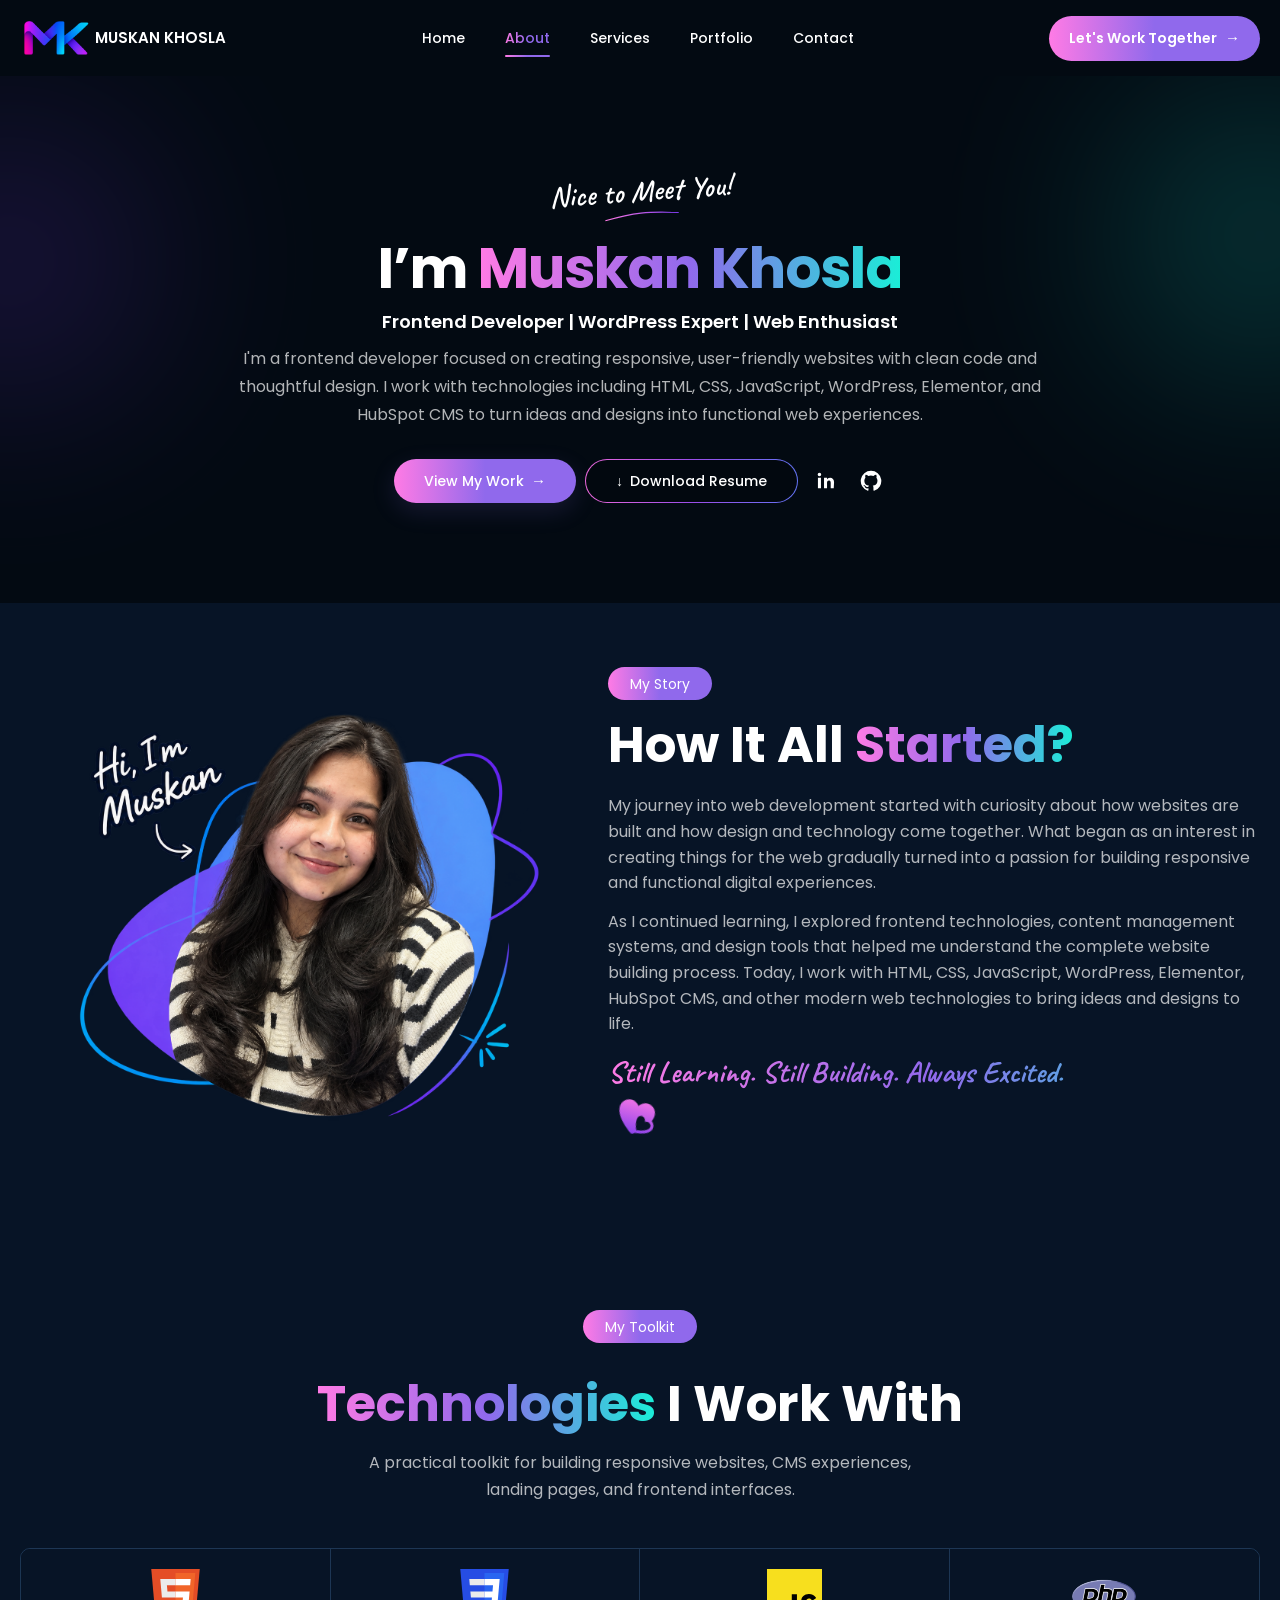
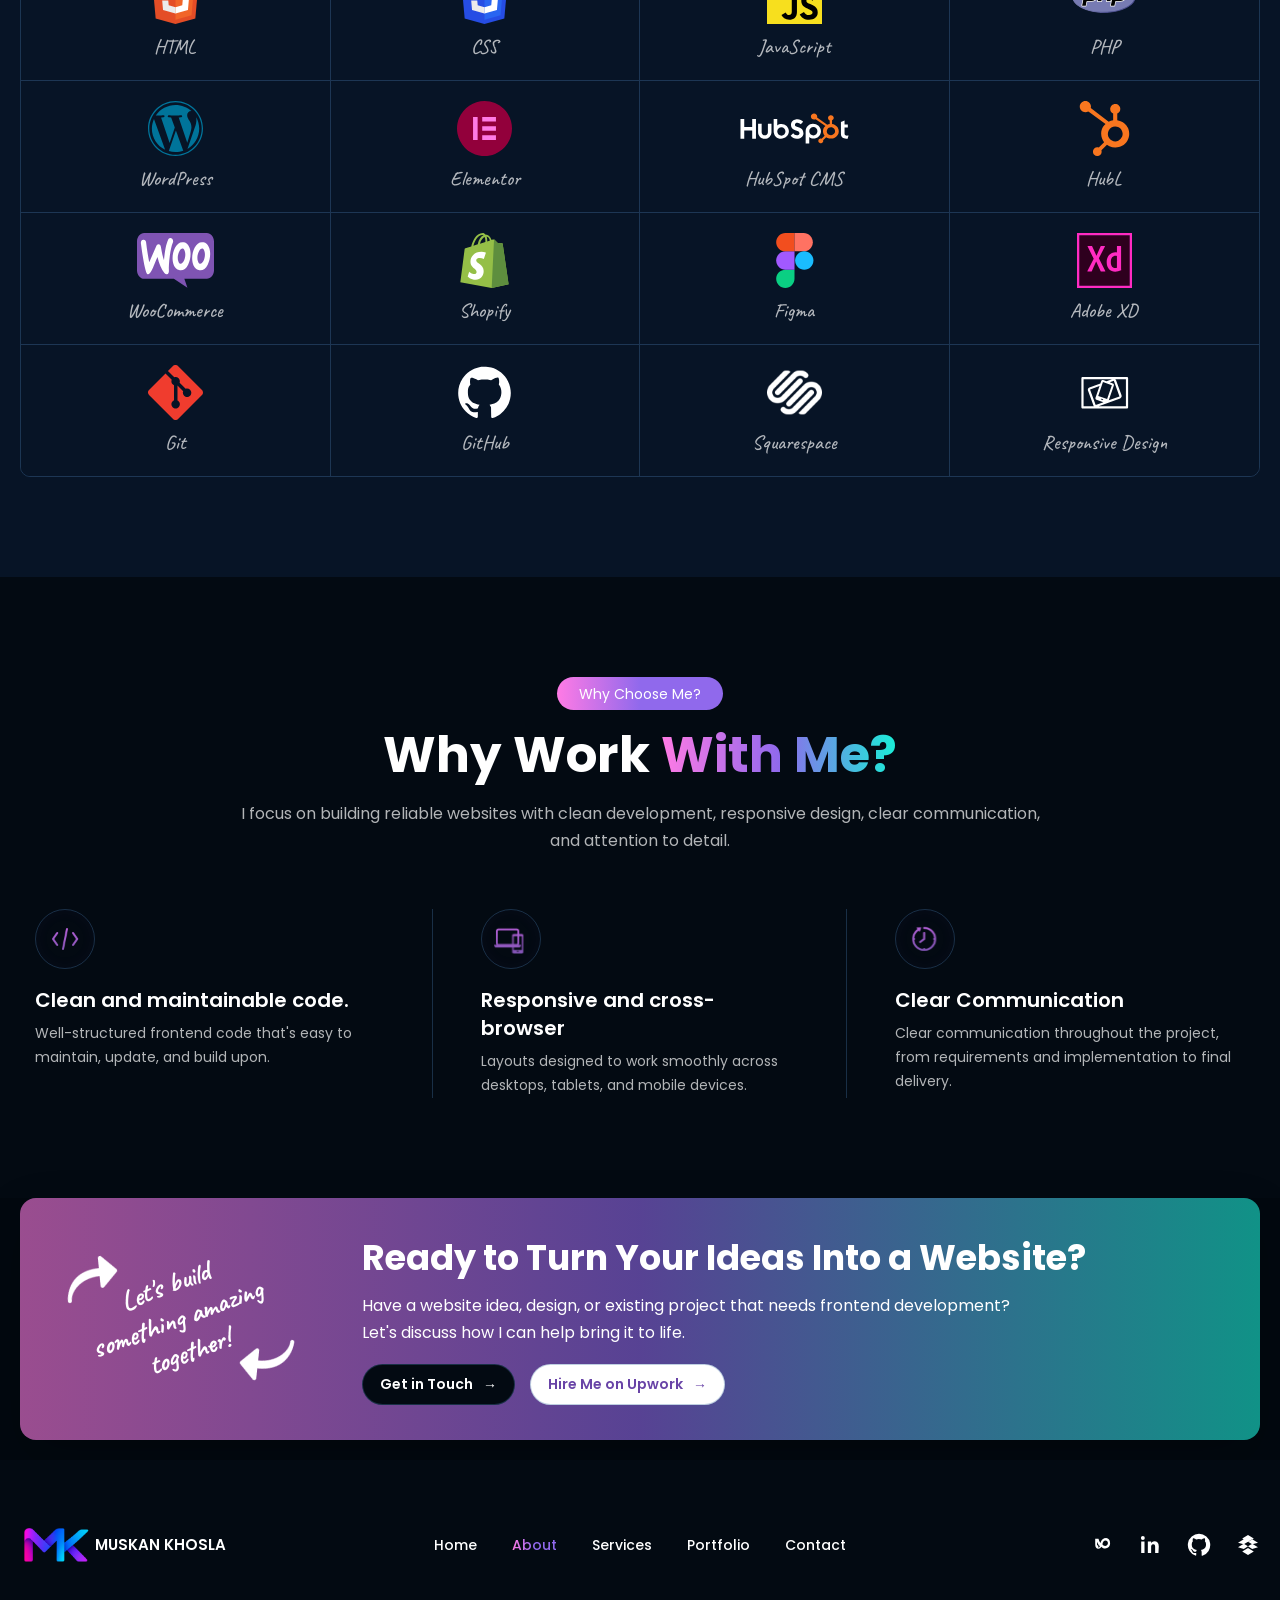
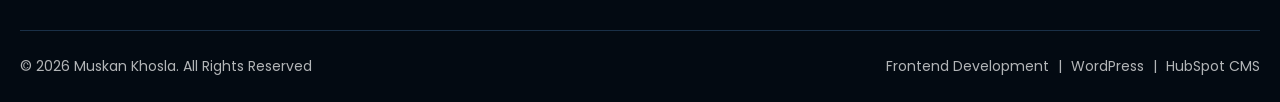
==== commit 1699fc17: "Sep 27, 2026, 12:02 PM" ====
--- a/about.html
+++ b/about.html
@@ -152,67 +152,39 @@
 </section>
 
 
-<!-- =========================================================
-     MY STORY
-========================================================= -->
+<!--  MY STORY -->
 <section class="my-story-section">
     <div class="container">
         <div class="my-story-grid">
 
             <!-- LEFT: IMAGE -->
             <div class="my-story-visual">
-                
-
                 <div class="my-story-image-wrap">
-                    <img
-                        src="assets/images/Muskan-Khosla.png"
-                        alt="Muskan Khosla"
-                        class="my-story-image"
-                    >
-                </div>
-
-            </div>
-
+                    <img src="assets/images/Muskan-Khosla.png" alt="Muskan Khosla" class="my-story-image">
+                </div>
+            </div>
             <!-- RIGHT: CONTENT -->
             <div class="my-story-content">
-
                 <span class="section-badge">
                     My Story
                 </span>
-
-                <h2 class="my-story-heading">
+                <h2 class="section-heading">
                     How It All
                     <span class="gradient-text">Started?</span>
                 </h2>
-
-                <div class="my-story-text">
+                <div class="my-story-text section-decsription">
                     <p>
-                        My journey into web development started with curiosity
-                        about how websites are built and how design and
-                        technology come together. What began as an interest
-                        in creating things for the web gradually turned into
-                        a passion for building responsive and functional
-                        digital experiences.
+                        My journey into web development started with curiosity about how websites are built and how design and technology come together. What began as an interest in creating things for the web gradually turned into a passion for building responsive and functional digital experiences.
                     </p>
-
                     <p>
-                        As I continued learning, I explored frontend
-                        technologies, content management systems, and design
-                        tools that helped me understand the complete website
-                        building process. Today, I work with HTML, CSS,
-                        JavaScript, WordPress, Elementor, HubSpot CMS, and
-                        other modern web technologies to bring ideas and
-                        designs to life.
+                        As I continued learning, I explored frontend technologies, content management systems, and design tools that helped me understand the complete website building process. Today, I work with HTML, CSS, JavaScript, WordPress, Elementor, HubSpot CMS, and other modern web technologies to bring ideas and designs to life.
                     </p>
                 </div>
-
                 <p class="my-story-signature">
                     Still Learning. Still Building. Always Excited.
-                    <span aria-hidden="true">💜</span>
+                    <img src="assets/icons/Heart.svg" alt="Heart">
                 </p>
-
-            </div>
-
+            </div>
         </div>
     </div>
 </section>
--- a/css/style.css
+++ b/css/style.css
@@ -28,10 +28,10 @@
 .section-heading {
     margin: 0;
     color: var(--color-white);
-    font-size: clamp(27px, 5vw, 56px);
+    font-size: clamp(27px, 5vw, 50px);
     font-weight: 700;
     line-height: 1.2;
-    margin-bottom: 20px;
+    margin-bottom: 15px;
 }
 
 /*  GRADIENT PART OF HEADING */
--- a/css/about.css
+++ b/css/about.css
@@ -21,29 +21,12 @@
    LEFT VISUAL
 ========================================================= */
 
-.my-story-visual {
-    position: relative;
-    min-height: 290px;
-    display: flex;
-    align-items: center;
-    justify-content: center;
-}
-
 /* Portrait */
-
-.my-story-image-wrap {
-    position: relative;
-    z-index: 4;
-    width: 225px;
-    height: 225px;
-    border-radius: 50%;
-    overflow: hidden;
-}
 
 .my-story-image {
     width: 100%;
     height: 100%;
-    object-fit: cover;
+    object-fit: contain;
 }
 
 
@@ -133,32 +116,12 @@
    STORY CONTENT
 ========================================================= */
 
-.my-story-content {
-    max-width: 610px;
-}
-
-.my-story-content .section-badge {
-    font-size: 9px;
-    padding: 5px 13px;
-}
-
-.my-story-heading {
-    margin-top: 13px;
-    color: var(--color-white);
-    font-size: clamp(30px, 3.2vw, 42px);
-    font-weight: 700;
-    line-height: 1.12;
-    letter-spacing: -0.8px;
-}
-
 .my-story-text {
     margin-top: 18px;
 }
 
 .my-story-text p {
     color: var(--color-text-secondary);
-    font-size: 11px;
-    line-height: 1.75;
 }
 
 .my-story-text p + p {
@@ -172,21 +135,15 @@
 
 .my-story-signature {
     margin-top: 17px;
-    color: #d968e5;
     font-family: "Caveat", cursive;
-    font-size: 16px;
-    font-weight: 600;
+    font-size: 30px;
+    font-weight: 700;
     line-height: 1.2;
-    transform: rotate(-2deg);
-}
-
-.my-story-signature span {
-    display: inline-block;
-    margin-left: 3px;
-    font-family: inherit;
-    transform: rotate(5deg);
-}
-
+    background: var(--gradient-heading);
+    -webkit-background-clip: text;
+    background-clip: text;
+    -webkit-text-fill-color: transparent;
+}
 
 /* =========================================================
    TABLET
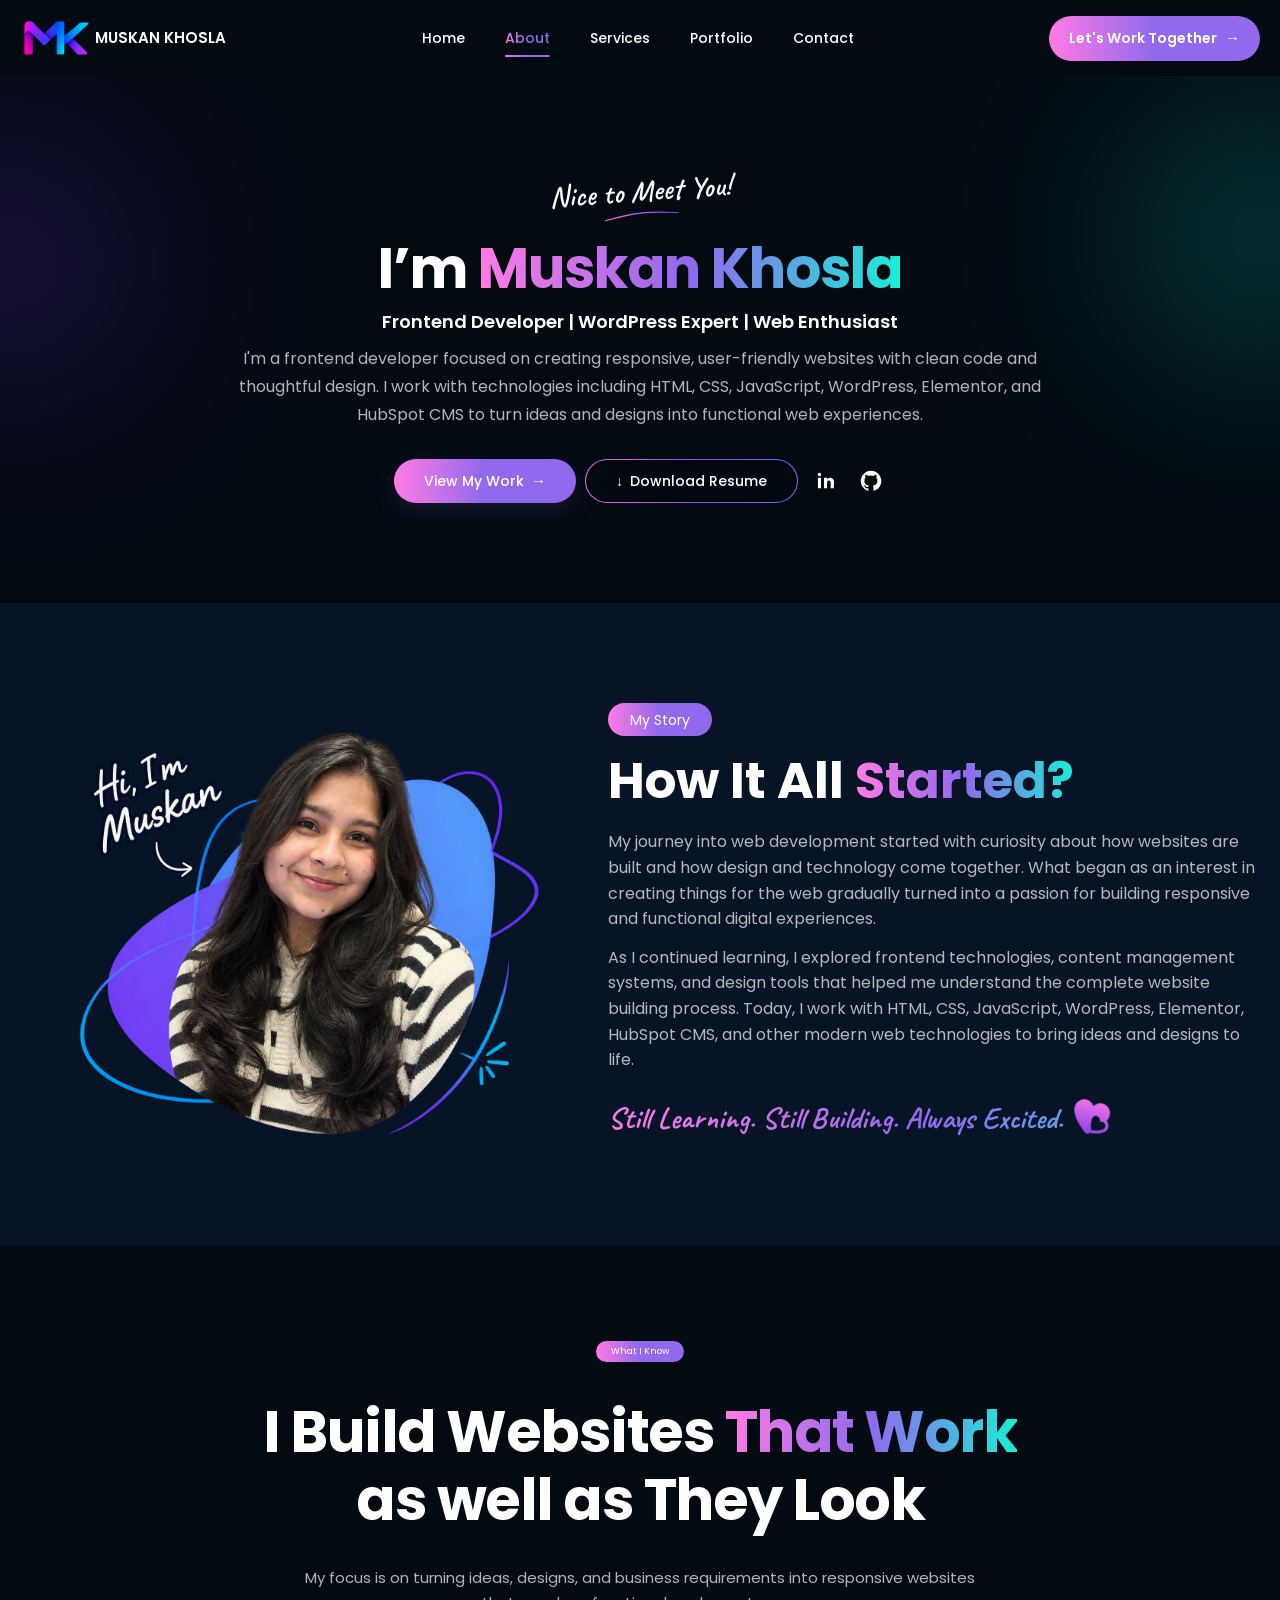
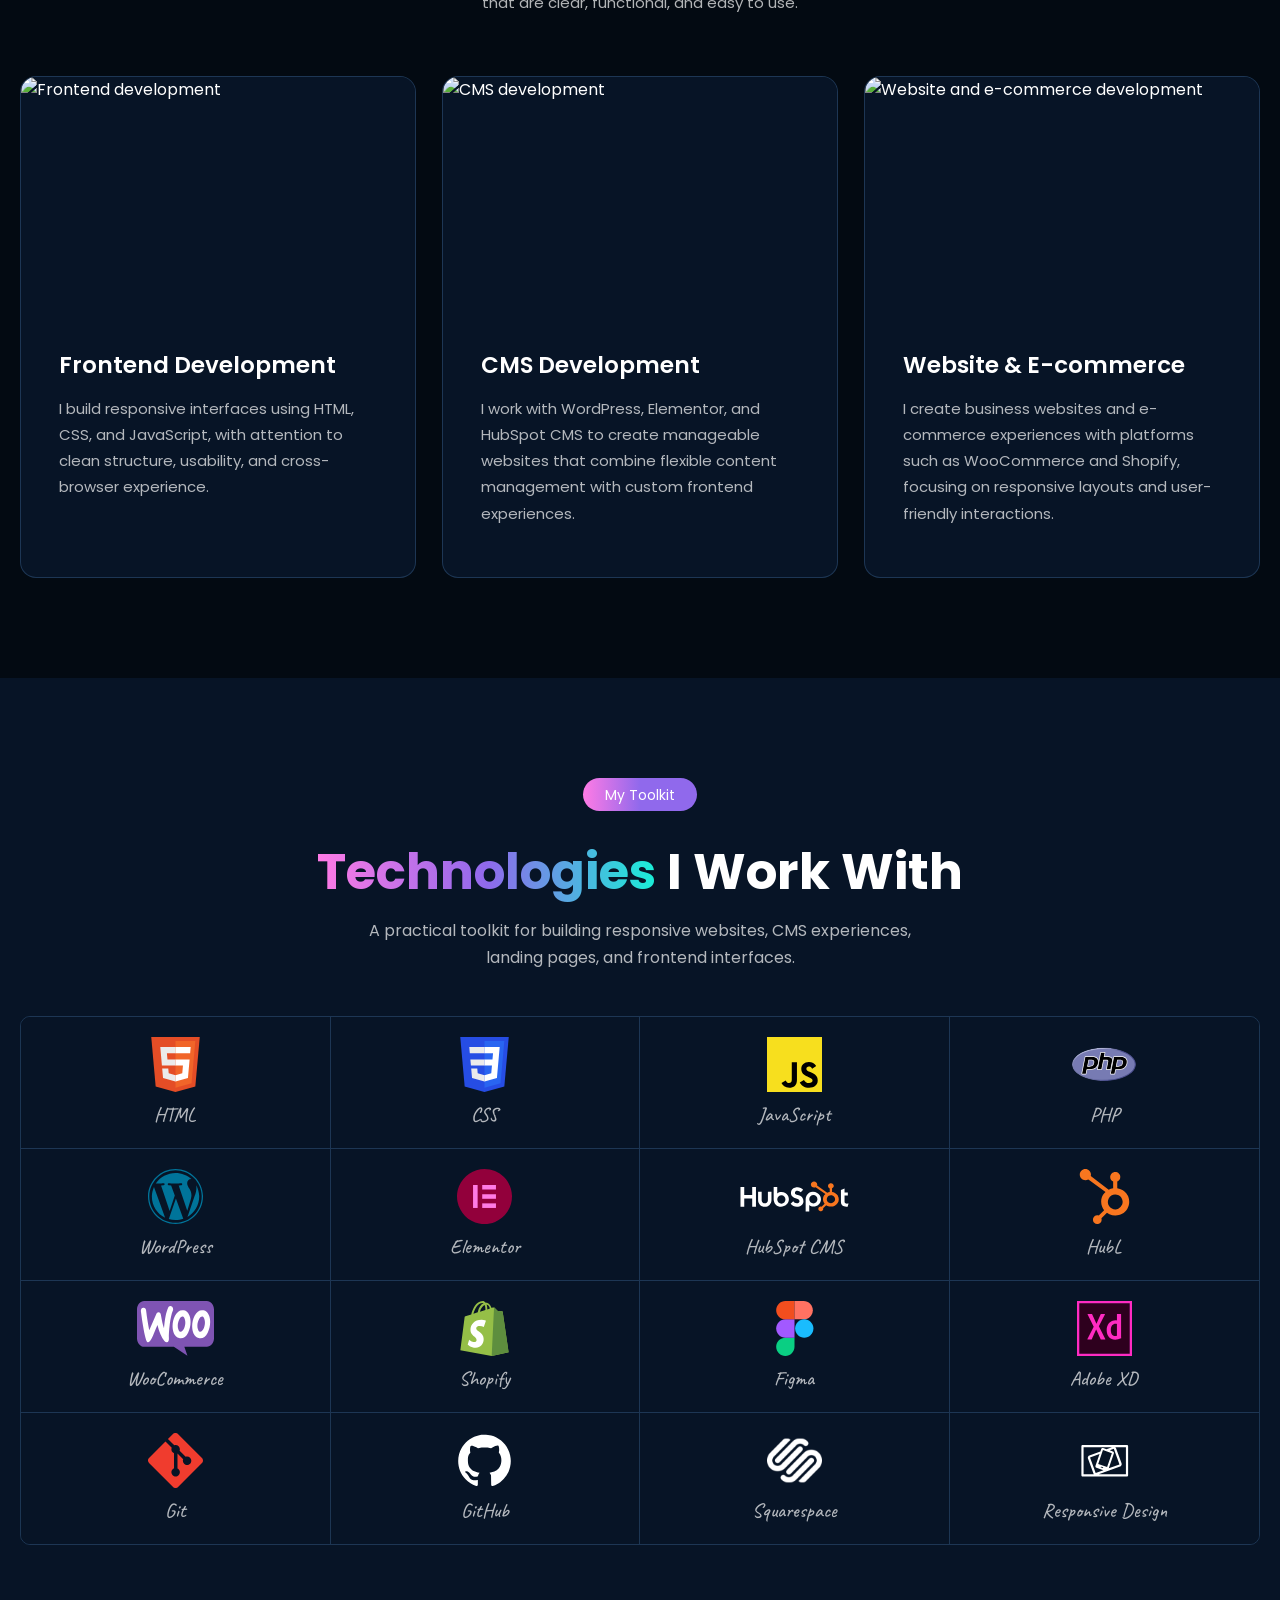
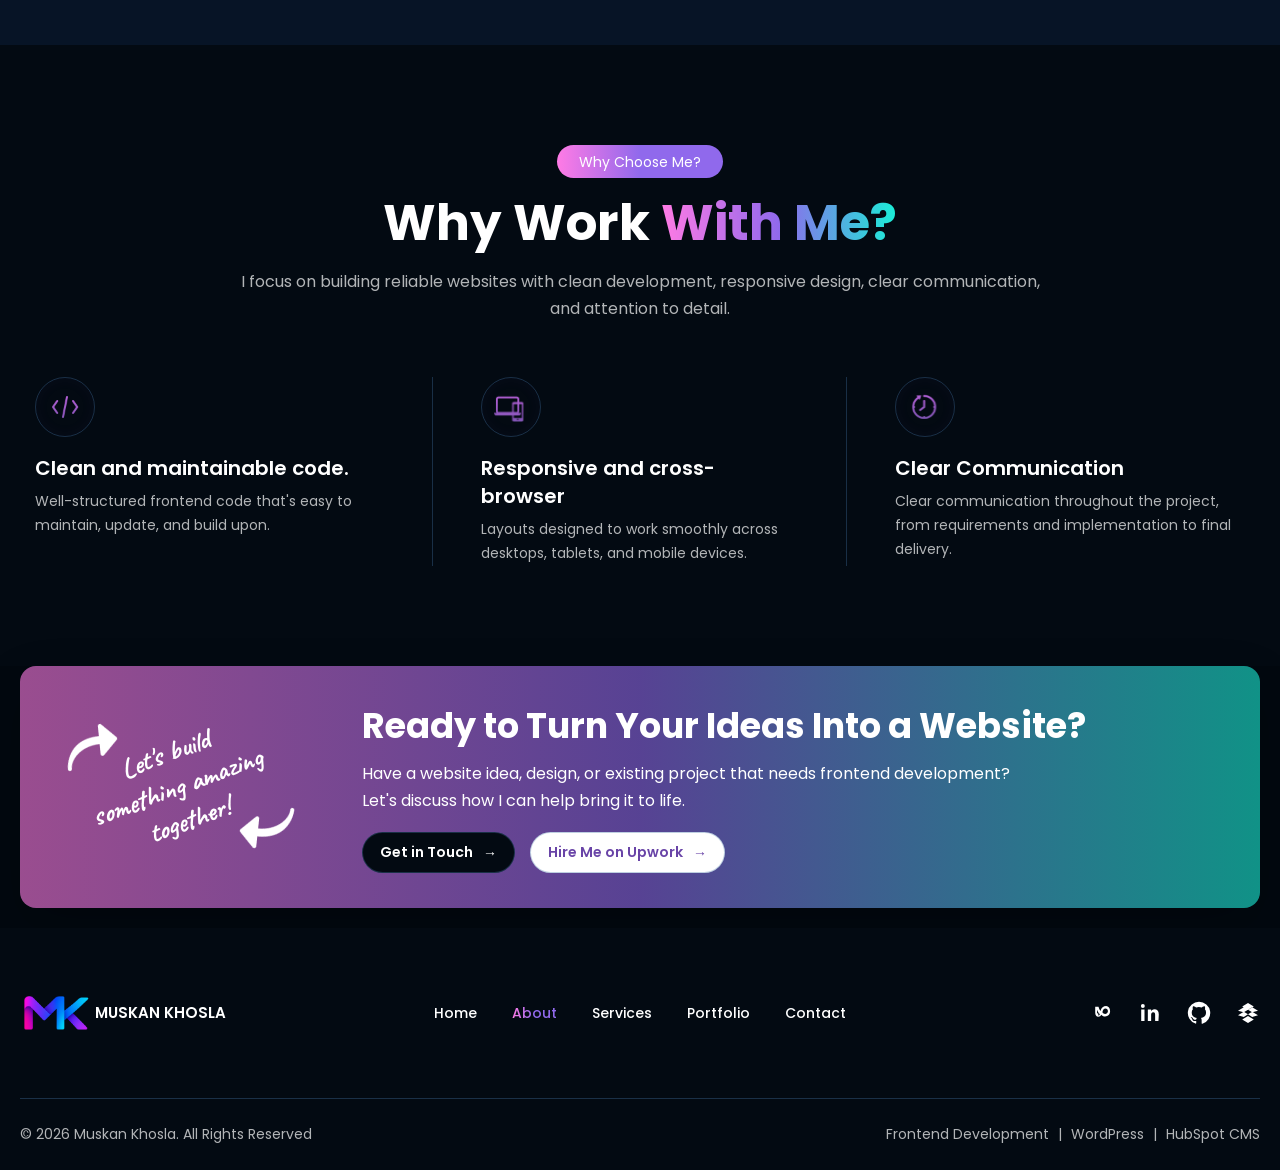
==== commit 383f8648: "Sep 27, 2026, 12:36 PM" ====
--- a/about.html
+++ b/about.html
@@ -190,6 +190,118 @@
 </section>
 
 
+<!-- =========================================================
+     WHAT I KNOW
+========================================================= -->
+<section class="what-i-know-section">
+    <div class="container">
+
+        <div class="section-header">
+            <span class="section-badge">What I Know</span>
+
+            <h2 class="section-heading">
+                I Build Websites
+                <span class="gradient-text">That Work</span>
+                <br>
+                as well as They Look
+            </h2>
+
+            <p class="section-description">
+                My focus is on turning ideas, designs, and business
+                requirements into responsive websites that are clear,
+                functional, and easy to use.
+            </p>
+        </div>
+
+        <div class="what-i-know-grid">
+
+            <!-- =================================================
+                 FRONTEND DEVELOPMENT
+            ================================================== -->
+            <article class="knowledge-card">
+
+                <div class="knowledge-card-image">
+                    <img
+                        src="images/about/frontend-development.jpg"
+                        alt="Frontend development"
+                    >
+                </div>
+
+                <div class="knowledge-card-content">
+
+                    <h3>Frontend Development</h3>
+
+                    <p>
+                        I build responsive interfaces using HTML, CSS,
+                        and JavaScript, with attention to clean structure,
+                        usability, and cross-browser experience.
+                    </p>
+
+                </div>
+
+            </article>
+
+
+            <!-- =================================================
+                 CMS DEVELOPMENT
+            ================================================== -->
+            <article class="knowledge-card">
+
+                <div class="knowledge-card-image">
+                    <img
+                        src="images/about/cms-development.jpg"
+                        alt="CMS development"
+                    >
+                </div>
+
+                <div class="knowledge-card-content">
+
+                    <h3>CMS Development</h3>
+
+                    <p>
+                        I work with WordPress, Elementor, and HubSpot CMS
+                        to create manageable websites that combine flexible
+                        content management with custom frontend experiences.
+                    </p>
+
+                </div>
+
+            </article>
+
+
+            <!-- =================================================
+                 WEBSITE & E-COMMERCE
+            ================================================== -->
+            <article class="knowledge-card">
+
+                <div class="knowledge-card-image">
+                    <img
+                        src="images/about/website-ecommerce.jpg"
+                        alt="Website and e-commerce development"
+                    >
+                </div>
+
+                <div class="knowledge-card-content">
+
+                    <h3>Website &amp; E-commerce</h3>
+
+                    <p>
+                        I create business websites and e-commerce
+                        experiences with platforms such as WooCommerce
+                        and Shopify, focusing on responsive layouts and
+                        user-friendly interactions.
+                    </p>
+
+                </div>
+
+            </article>
+
+        </div>
+
+    </div>
+</section>
+
+
 <!--  MY TOOLKIT  -->
 <section class="toolkit-section">
     <div class="container">
--- a/css/about.css
+++ b/css/about.css
@@ -1,14 +1,12 @@
 /* =========================================================
    MY STORY
 ========================================================= */
-
 .my-story-section {
     position: relative;
-    padding: 64px 0;
+    padding: 100px 0;
     background: var(--color-bg-secondary);
     overflow: hidden;
 }
-
 .my-story-grid {
     display: grid;
     grid-template-columns: 0.9fr 1.1fr;
@@ -16,123 +14,18 @@
     gap: 55px;
 }
 
-
-/* =========================================================
-   LEFT VISUAL
-========================================================= */
-
-/* Portrait */
-
-.my-story-image {
-    width: 100%;
-    height: 100%;
-    object-fit: contain;
-}
-
-
-/* =========================================================
-   DECORATIVE ORBITS
-========================================================= */
-
-.my-story-orbit {
-    position: absolute;
-    border: 2px solid;
-    pointer-events: none;
-}
-
-.orbit-one {
-    width: 265px;
-    height: 115px;
-    border-color: #7b42ff;
-    border-radius: 50%;
-    transform: rotate(-38deg);
-}
-
-.orbit-two {
-    width: 270px;
-    height: 125px;
-    border-color: #1aeed7;
-    border-radius: 50%;
-    transform: rotate(28deg);
-}
-
-.orbit-three {
-    width: 245px;
-    height: 105px;
-    border-color: #9069ec;
-    border-radius: 50%;
-    transform: rotate(72deg);
-    opacity: 0.85;
-}
-
-
-/* =========================================================
-   HANDWRITTEN LABEL
-========================================================= */
-
-.my-story-doodle {
-    position: absolute;
-    z-index: 6;
-    left: 12px;
-    top: 20px;
-    display: flex;
-    flex-direction: column;
-    color: var(--color-white);
-    font-family: "Caveat", cursive;
-    font-size: 22px;
-    font-weight: 600;
-    line-height: 0.9;
-    transform: rotate(-7deg);
-}
-
-.my-story-doodle::after {
-    content: "";
-    width: 42px;
-    height: 1px;
-    margin-top: 7px;
-    margin-left: 4px;
-    background: var(--gradient-primary);
-    transform: rotate(-8deg);
-}
-
-
-/* =========================================================
-   SPARK
-========================================================= */
-
-.my-story-spark {
-    position: absolute;
-    z-index: 6;
-    right: 18px;
-    bottom: 42px;
-    color: var(--color-cyan);
-    font-size: 22px;
-    line-height: 1;
-    transform: rotate(15deg);
-}
-
-
-/* =========================================================
-   STORY CONTENT
-========================================================= */
-
+/*  STORY CONTENT */
 .my-story-text {
     margin-top: 18px;
 }
-
 .my-story-text p {
     color: var(--color-text-secondary);
 }
-
 .my-story-text p + p {
     margin-top: 13px;
 }
 
-
-/* =========================================================
-   SIGNATURE
-========================================================= */
-
+/*  SIGNATURE  */
 .my-story-signature {
     margin-top: 17px;
     font-family: "Caveat", cursive;
@@ -143,166 +36,313 @@
     -webkit-background-clip: text;
     background-clip: text;
     -webkit-text-fill-color: transparent;
-}
-
-/* =========================================================
-   TABLET
-========================================================= */
-
+    display: flex;
+    gap: 0;
+    align-items: center;
+}
+
+/* TABLET  */
 @media (max-width: 992px) {
-
     .my-story-section {
         padding: 75px 0;
     }
-
     .my-story-grid {
         grid-template-columns: 1fr 1fr;
         gap: 35px;
     }
-
-    .my-story-visual {
-        min-height: 270px;
-    }
-
-    .my-story-image-wrap {
-        width: 200px;
-        height: 200px;
-    }
-
-    .orbit-one {
-        width: 235px;
-        height: 105px;
-    }
-
-    .orbit-two {
-        width: 240px;
-        height: 110px;
-    }
-
-    .orbit-three {
-        width: 220px;
-        height: 95px;
-    }
-
-    .my-story-doodle {
-        left: 0;
-        font-size: 20px;
-    }
-
-    .my-story-spark {
-        right: 0;
-    }
-
-    .my-story-heading {
-        font-size: 34px;
-    }
-
-    .my-story-text p {
-        font-size: 10px;
-    }
-}
-
-
-/* =========================================================
-   MOBILE
-========================================================= */
-
+}
+
+
+/*  MOBILE  */
 @media (max-width: 767px) {
-
     .my-story-section {
         padding: 65px 0;
     }
-
     .my-story-grid {
         grid-template-columns: 1fr;
         gap: 45px;
     }
-
-    .my-story-visual {
-        min-height: 270px;
-    }
-
     .my-story-content {
         max-width: 100%;
         text-align: center;
     }
-
-    .my-story-heading {
-        font-size: 32px;
-    }
-
     .my-story-text {
         margin-top: 16px;
     }
-
     .my-story-text p {
-        font-size: 11px;
-    }
-
+        font-size: 15px;
+    }
     .my-story-signature {
-        font-size: 15px;
-    }
-}
-
-
-/* =========================================================
-   SMALL MOBILE
-========================================================= */
-
+        font-size: 18px;
+        justify-content: center;
+    }
+}
+
+/*  SMALL MOBILE  */
 @media (max-width: 480px) {
-
     .my-story-section {
         padding: 55px 0;
     }
-
-    .my-story-visual {
-        min-height: 245px;
-    }
-
-    .my-story-image-wrap {
-        width: 175px;
-        height: 175px;
-    }
-
-    .orbit-one {
-        width: 210px;
-        height: 90px;
-    }
-
-    .orbit-two {
-        width: 215px;
-        height: 95px;
-    }
-
-    .orbit-three {
-        width: 195px;
-        height: 85px;
-    }
-
-    .my-story-doodle {
-        left: 5px;
-        top: 20px;
+    .my-story-text p {
+        font-size: 15px;
+        line-height: 1.75;
+    }
+}
+
+
+
+
+
+
+/* =========================================================
+   WHAT I KNOW
+========================================================= */
+
+.what-i-know-section {
+    position: relative;
+    padding: 90px 0 100px;
+    background: var(--color-bg-primary);
+    overflow: hidden;
+}
+
+
+/* =========================================================
+   SECTION HEADER
+========================================================= */
+
+.what-i-know-section .section-header {
+    max-width: 900px;
+    margin: 0 auto;
+    text-align: center;
+}
+
+.what-i-know-section .section-badge {
+    font-size: 9px;
+    padding: 6px 15px;
+}
+
+.what-i-know-section .section-heading {
+    margin-top: 22px;
+    font-size: clamp(38px, 4.5vw, 58px);
+    line-height: 1.18;
+    letter-spacing: -1.5px;
+}
+
+.what-i-know-section .section-description {
+    max-width: 700px;
+    margin-top: 30px;
+    font-size: 15px;
+    line-height: 1.7;
+}
+
+
+/* =========================================================
+   CARDS GRID
+========================================================= */
+
+.what-i-know-grid {
+    display: grid;
+    grid-template-columns: repeat(3, 1fr);
+    gap: 26px;
+    margin-top: 60px;
+}
+
+
+/* =========================================================
+   CARD
+========================================================= */
+
+.knowledge-card {
+    overflow: hidden;
+    background: var(--color-bg-secondary);
+    border: 1px solid var(--color-border);
+    border-radius: var(--radius);
+    transition:
+        transform var(--transition-normal),
+        border-color var(--transition-normal),
+        box-shadow var(--transition-normal);
+}
+
+.knowledge-card:hover {
+    transform: translateY(-5px);
+    border-color: rgba(144, 105, 236, 0.55);
+    box-shadow: var(--shadow-card);
+}
+
+
+/* =========================================================
+   CARD IMAGE
+========================================================= */
+
+.knowledge-card-image {
+    position: relative;
+    width: 100%;
+    height: 240px;
+    overflow: hidden;
+    background: #071426;
+}
+
+.knowledge-card-image img {
+    width: 100%;
+    height: 100%;
+    object-fit: cover;
+    transition: transform var(--transition-normal);
+}
+
+.knowledge-card:hover .knowledge-card-image img {
+    transform: scale(1.04);
+}
+
+
+/* =========================================================
+   CARD CONTENT
+========================================================= */
+
+.knowledge-card-content {
+    min-height: 260px;
+    padding: 34px 38px 38px;
+}
+
+.knowledge-card-content h3 {
+    color: var(--color-white);
+    font-size: 23px;
+    font-weight: 600;
+    line-height: 1.3;
+}
+
+.knowledge-card-content p {
+    margin-top: 15px;
+    color: var(--color-text-secondary);
+    font-size: 15px;
+    line-height: 1.75;
+}
+
+
+/* =========================================================
+   TABLET
+========================================================= */
+
+@media (max-width: 992px) {
+
+    .what-i-know-section {
+        padding: 80px 0;
+    }
+
+    .what-i-know-section .section-heading {
+        font-size: 46px;
+    }
+
+    .what-i-know-section .section-description {
+        font-size: 14px;
+        margin-top: 22px;
+    }
+
+    .what-i-know-grid {
+        gap: 18px;
+        margin-top: 45px;
+    }
+
+    .knowledge-card-image {
+        height: 190px;
+    }
+
+    .knowledge-card-content {
+        min-height: 250px;
+        padding: 25px;
+    }
+
+    .knowledge-card-content h3 {
+        font-size: 19px;
+    }
+
+    .knowledge-card-content p {
+        font-size: 13px;
+        line-height: 1.7;
+    }
+}
+
+
+/* =========================================================
+   MOBILE
+========================================================= */
+
+@media (max-width: 767px) {
+
+    .what-i-know-section {
+        padding: 70px 0;
+    }
+
+    .what-i-know-section .section-heading {
+        font-size: 36px;
+        letter-spacing: -1px;
+    }
+
+    .what-i-know-section .section-description {
+        max-width: 520px;
+        font-size: 13px;
+    }
+
+    .what-i-know-grid {
+        grid-template-columns: 1fr;
+        gap: 20px;
+        margin-top: 38px;
+    }
+
+    .knowledge-card-image {
+        height: 220px;
+    }
+
+    .knowledge-card-content {
+        min-height: auto;
+        padding: 25px;
+    }
+
+    .knowledge-card-content h3 {
+        font-size: 20px;
+    }
+
+    .knowledge-card-content p {
+        font-size: 13px;
+    }
+}
+
+
+/* =========================================================
+   SMALL MOBILE
+========================================================= */
+
+@media (max-width: 480px) {
+
+    .what-i-know-section {
+        padding: 60px 0;
+    }
+
+    .what-i-know-section .section-heading {
+        font-size: 31px;
+    }
+
+    .what-i-know-section .section-description {
+        font-size: 12px;
+        line-height: 1.7;
+    }
+
+    .knowledge-card-image {
+        height: 190px;
+    }
+
+    .knowledge-card-content {
+        padding: 22px;
+    }
+
+    .knowledge-card-content h3 {
         font-size: 18px;
     }
 
-    .my-story-spark {
-        right: 4px;
-        bottom: 32px;
-        font-size: 18px;
-    }
-
-    .my-story-heading {
-        font-size: 29px;
-    }
-
-    .my-story-text p {
-        font-size: 10px;
-        line-height: 1.75;
-    }
-}
-
-
-
+    .knowledge-card-content p {
+        font-size: 12px;
+        line-height: 1.7;
+    }
+}
 
 
 
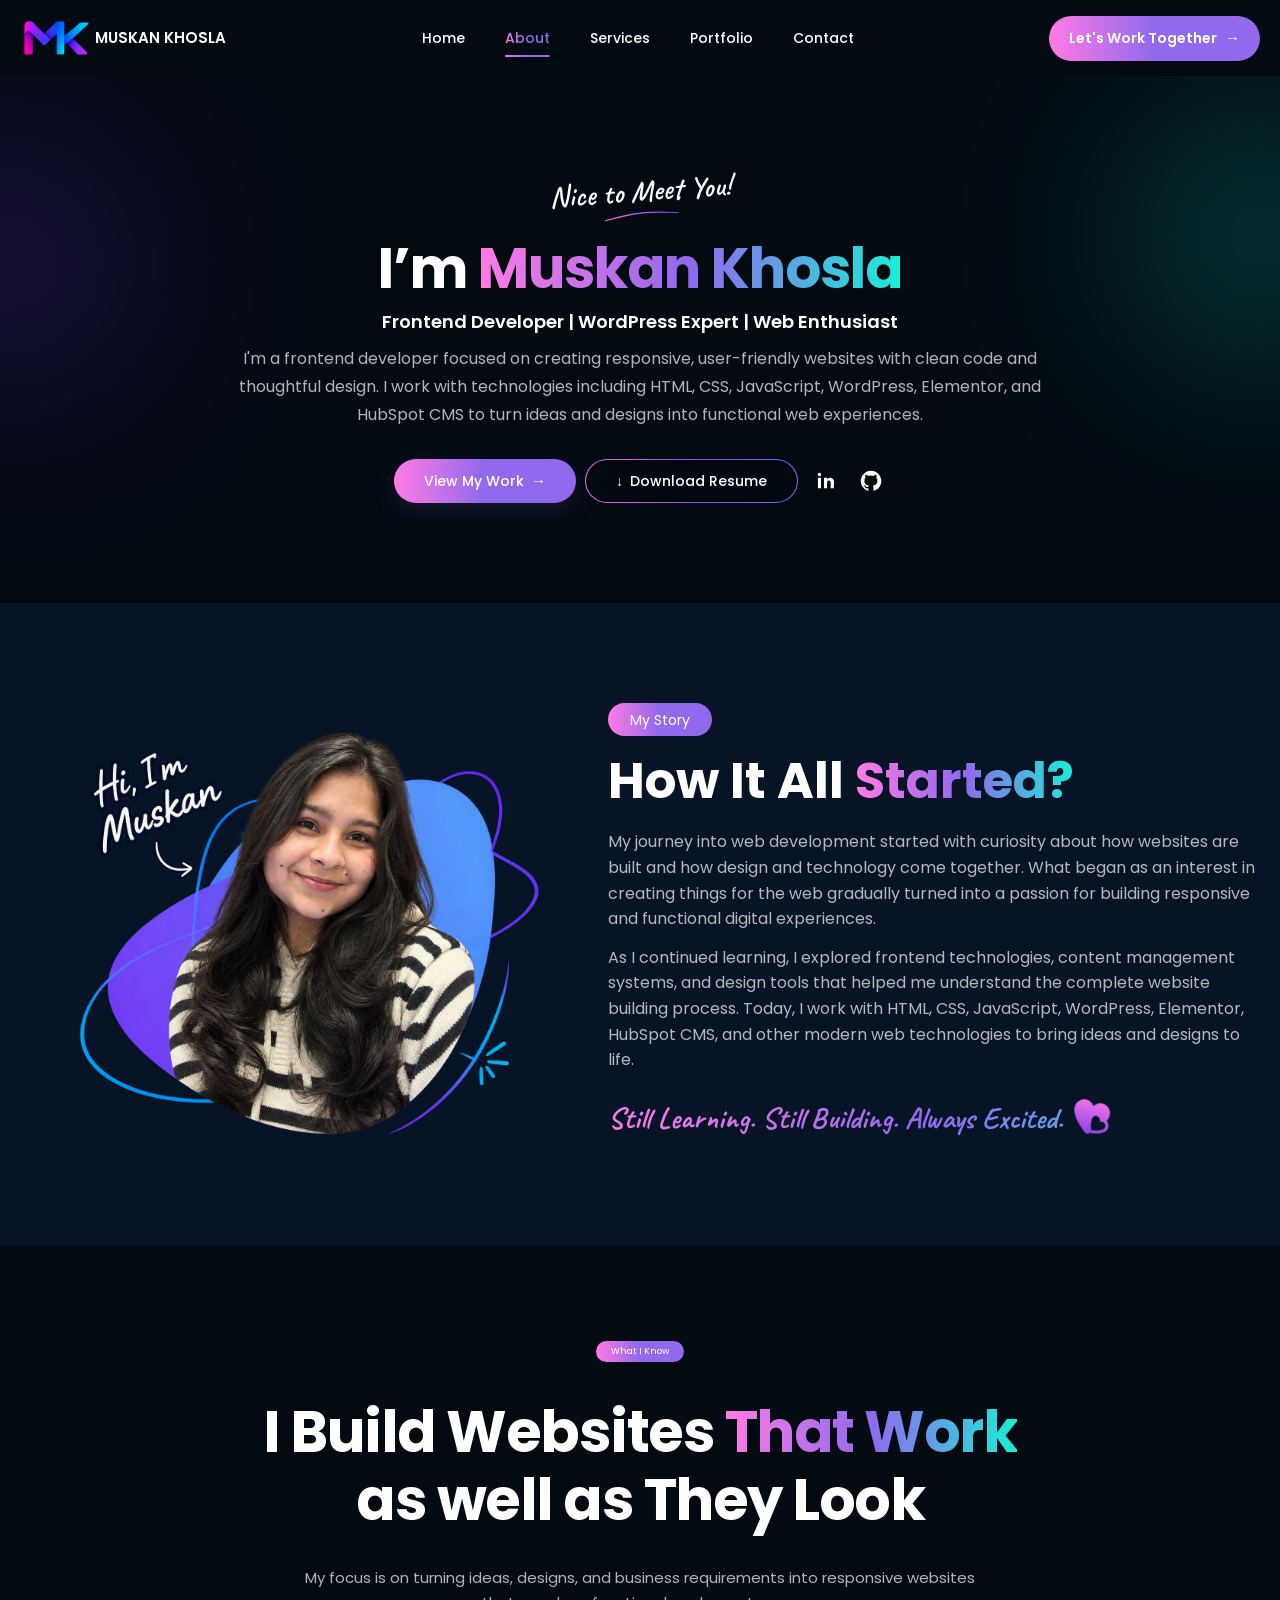
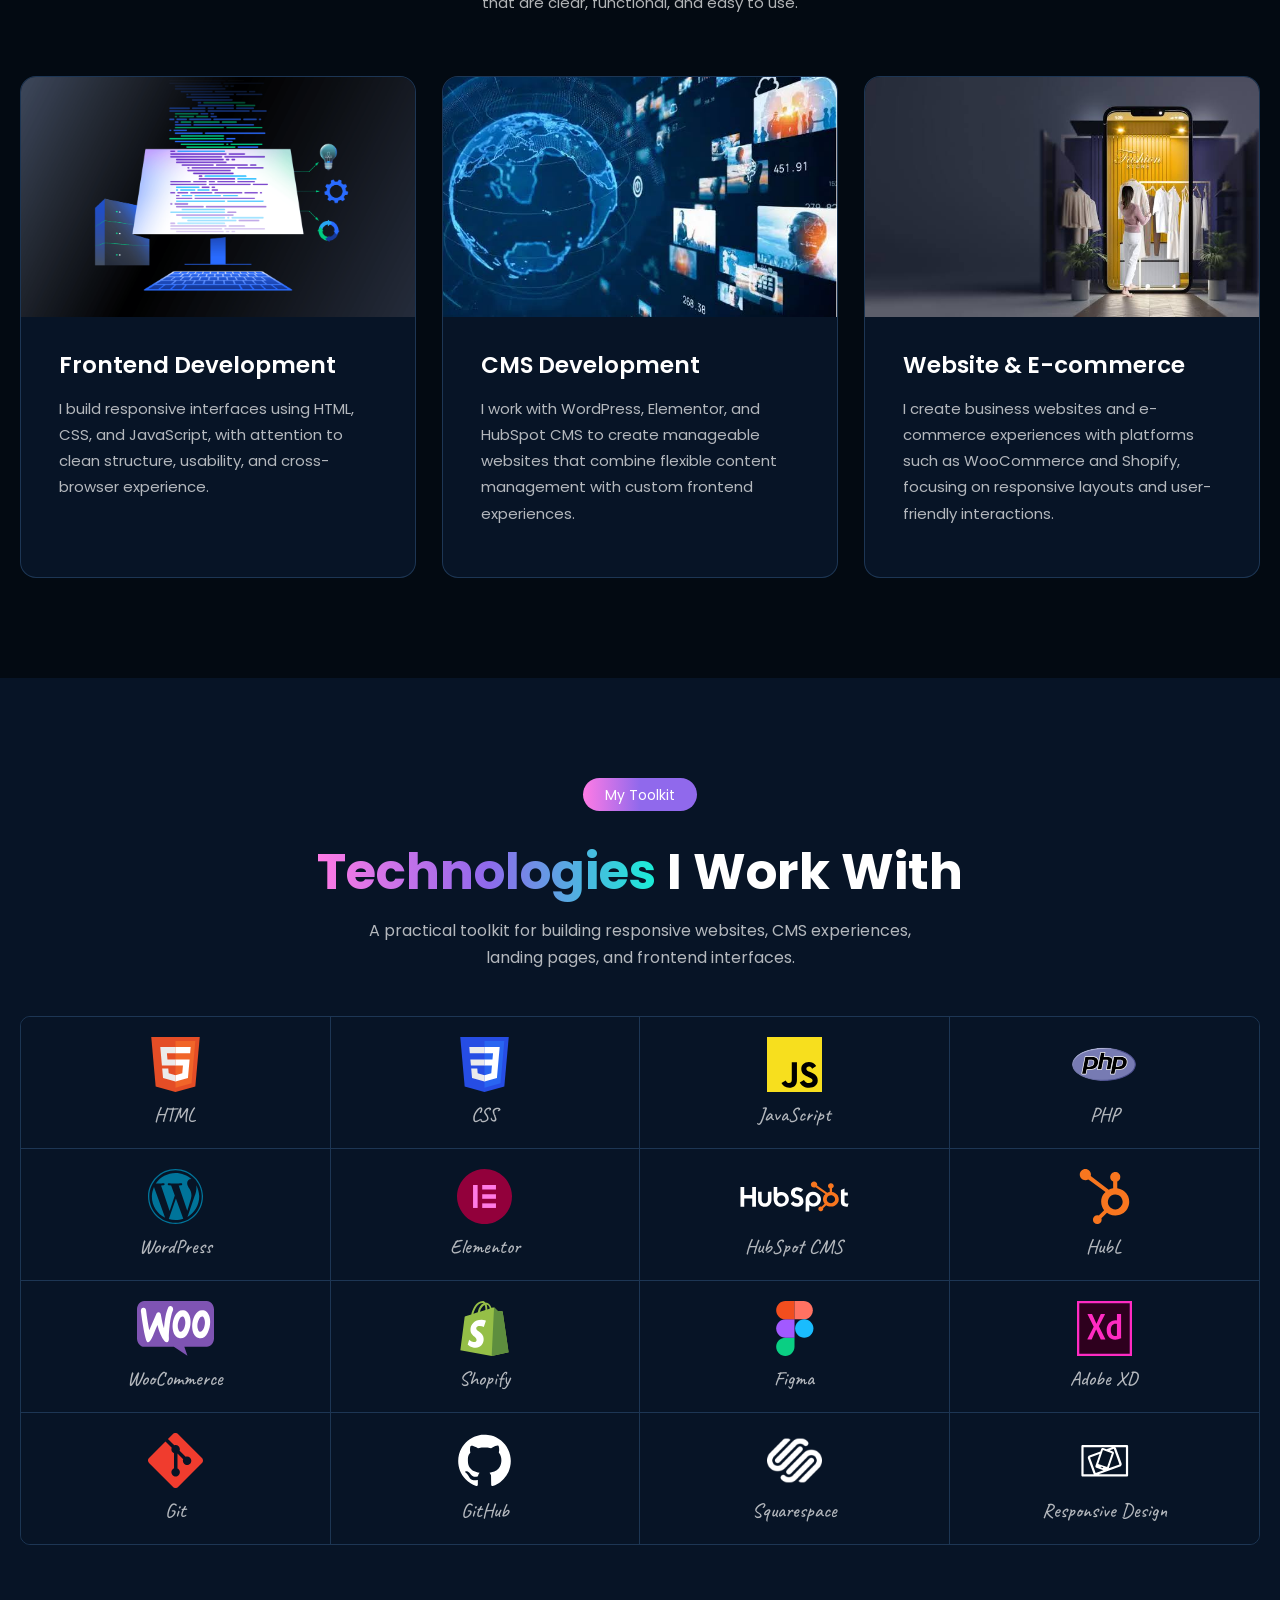
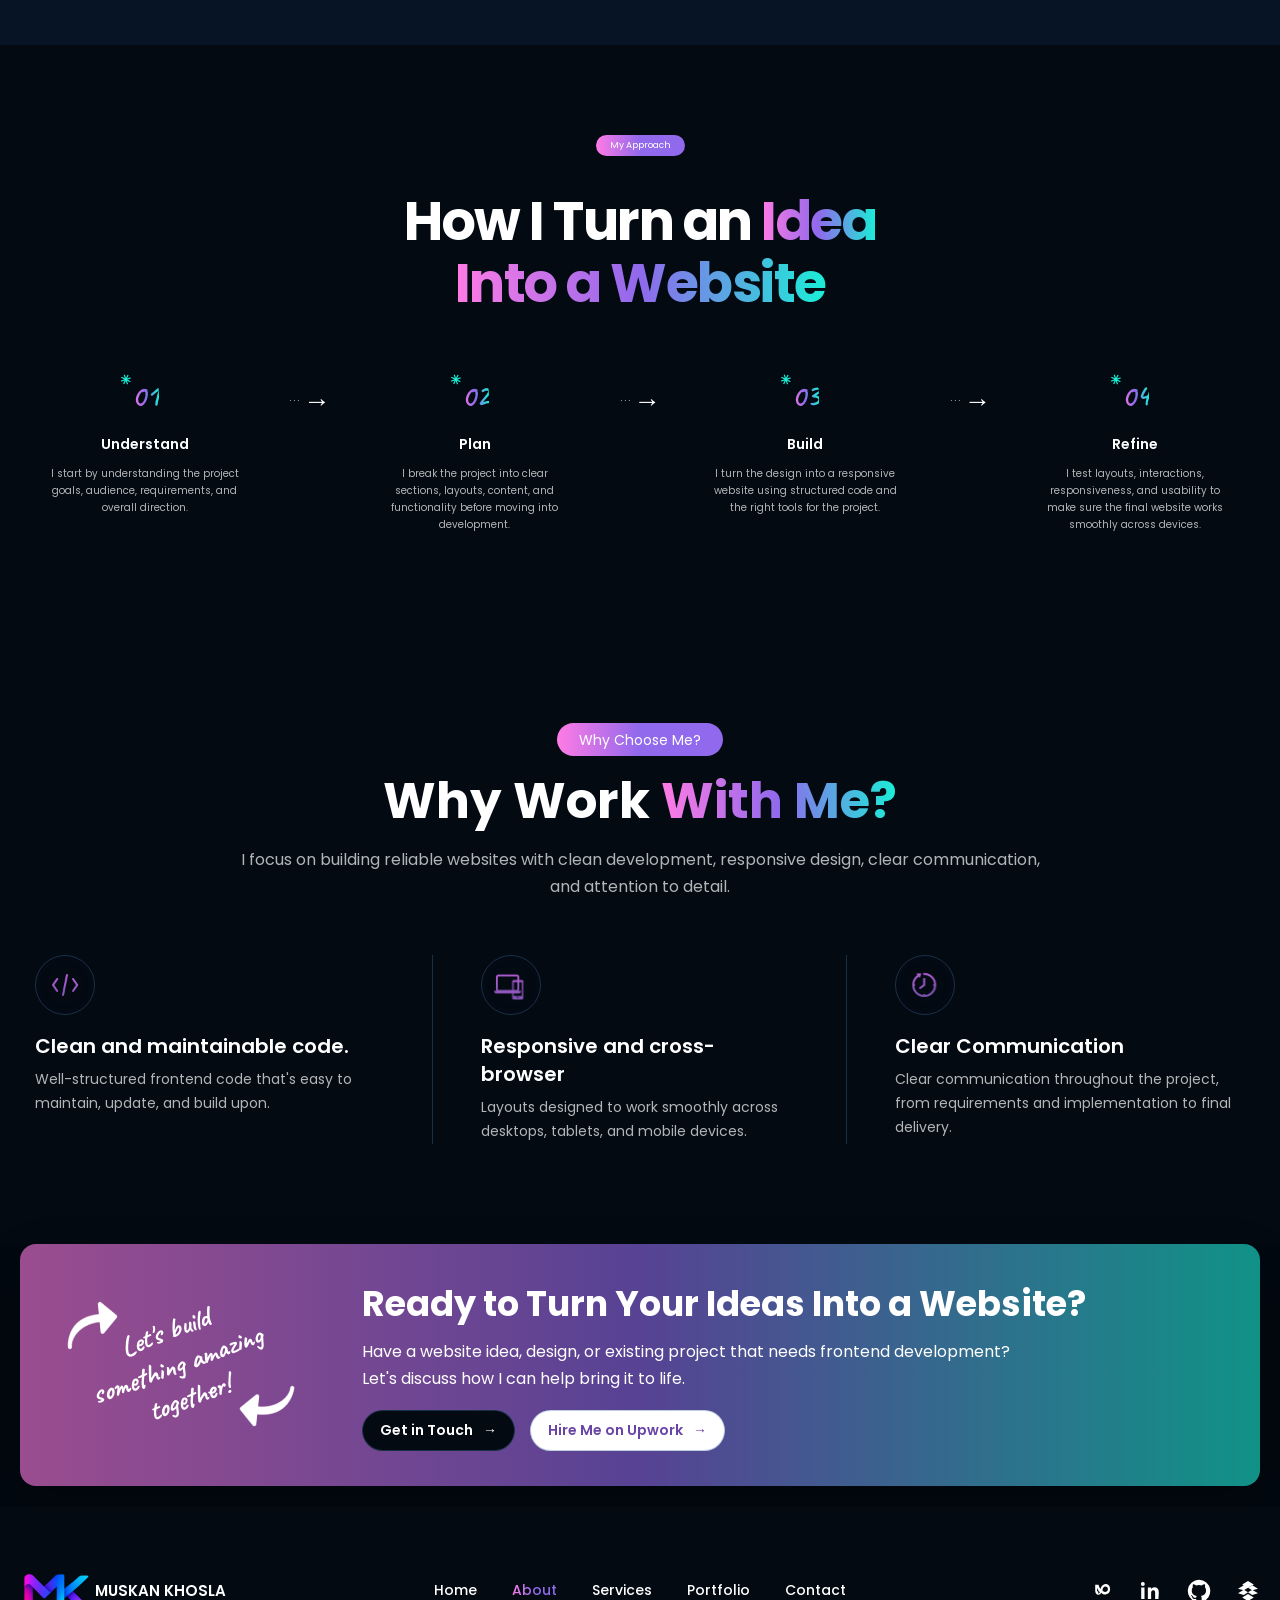
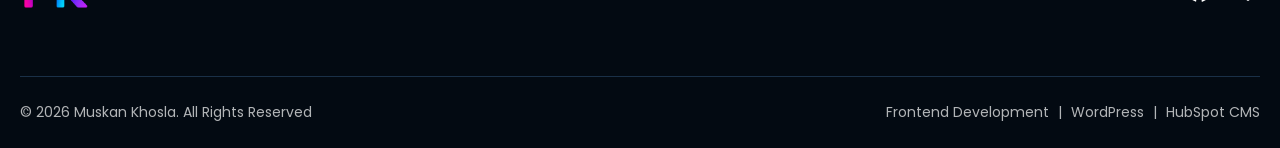
==== commit c0d4491d: "Sep 27, 2026, 1:09 PM" ====
--- a/about.html
+++ b/about.html
@@ -190,114 +190,63 @@
 </section>
 
 
-<!-- =========================================================
-     WHAT I KNOW
-========================================================= -->
+<!--  WHAT I KNOW  -->
 <section class="what-i-know-section">
     <div class="container">
-
         <div class="section-header">
             <span class="section-badge">What I Know</span>
-
             <h2 class="section-heading">
                 I Build Websites
                 <span class="gradient-text">That Work</span>
                 <br>
                 as well as They Look
             </h2>
-
             <p class="section-description">
-                My focus is on turning ideas, designs, and business
-                requirements into responsive websites that are clear,
-                functional, and easy to use.
+                My focus is on turning ideas, designs, and business requirements into responsive websites that are clear, functional, and easy to use.
             </p>
         </div>
 
         <div class="what-i-know-grid">
 
-            <!-- =================================================
-                 FRONTEND DEVELOPMENT
-            ================================================== -->
+            <!--  FRONTEND DEVELOPMENT -->
             <article class="knowledge-card">
-
                 <div class="knowledge-card-image">
-                    <img
-                        src="images/about/frontend-development.jpg"
-                        alt="Frontend development"
-                    >
-                </div>
-
+                    <img src="assets/images/frontend-development.png" alt="Frontend development">
+                </div>
                 <div class="knowledge-card-content">
-
                     <h3>Frontend Development</h3>
-
                     <p>
-                        I build responsive interfaces using HTML, CSS,
-                        and JavaScript, with attention to clean structure,
-                        usability, and cross-browser experience.
+                        I build responsive interfaces using HTML, CSS, and JavaScript, with attention to clean structure, usability, and cross-browser experience.
                     </p>
-
-                </div>
-
-            </article>
-
-
-            <!-- =================================================
-                 CMS DEVELOPMENT
-            ================================================== -->
+                </div>
+            </article>
+
+            <!--  CMS DEVELOPMENT -->
             <article class="knowledge-card">
-
                 <div class="knowledge-card-image">
-                    <img
-                        src="images/about/cms-development.jpg"
-                        alt="CMS development"
-                    >
-                </div>
-
+                    <img src="assets/images/CMS-Development.jpg" alt="CMS development">
+                </div>
                 <div class="knowledge-card-content">
-
                     <h3>CMS Development</h3>
-
                     <p>
-                        I work with WordPress, Elementor, and HubSpot CMS
-                        to create manageable websites that combine flexible
-                        content management with custom frontend experiences.
+                        I work with WordPress, Elementor, and HubSpot CMS to create manageable websites that combine flexible content management with custom frontend experiences.
                     </p>
-
-                </div>
-
-            </article>
-
-
-            <!-- =================================================
-                 WEBSITE & E-COMMERCE
-            ================================================== -->
+                </div>
+            </article>
+
+            <!--  WEBSITE & E-COMMERCE  -->
             <article class="knowledge-card">
-
                 <div class="knowledge-card-image">
-                    <img
-                        src="images/about/website-ecommerce.jpg"
-                        alt="Website and e-commerce development"
-                    >
-                </div>
-
+                    <img src="assets/images/E-commerce.jpg" alt="Website and e-commerce development">
+                </div>
                 <div class="knowledge-card-content">
-
                     <h3>Website &amp; E-commerce</h3>
-
                     <p>
-                        I create business websites and e-commerce
-                        experiences with platforms such as WooCommerce
-                        and Shopify, focusing on responsive layouts and
-                        user-friendly interactions.
+                        I create business websites and e-commerce experiences with platforms such as WooCommerce and Shopify, focusing on responsive layouts and user-friendly interactions.
                     </p>
-
-                </div>
-
-            </article>
-
-        </div>
-
+                </div>
+            </article>
+        </div>
     </div>
 </section>
 
@@ -448,6 +397,125 @@
                 </div>
                 <span>Responsive Design</span>
             </div>
+
+        </div>
+
+    </div>
+</section>
+
+
+<!-- =========================================================
+     MY APPROACH
+========================================================= -->
+<section class="my-approach-section">
+    <div class="container">
+
+        <div class="section-header">
+            <span class="section-badge">My Approach</span>
+
+            <h2 class="section-heading">
+                How I Turn an
+                <span class="gradient-text">Idea</span>
+                <br>
+                <span class="gradient-text">Into a Website</span>
+            </h2>
+        </div>
+
+
+        <div class="approach-steps">
+
+            <!-- STEP 01 -->
+            <article class="approach-step">
+
+                <div class="approach-step-number">
+                    <span class="approach-spark">✳</span>
+                    <span>01</span>
+                </div>
+
+                <h3>Understand</h3>
+
+                <p>
+                    I start by understanding the project goals, audience,
+                    requirements, and overall direction.
+                </p>
+
+            </article>
+
+
+            <!-- ARROW -->
+            <div class="approach-arrow" aria-hidden="true">
+                <span>···</span>
+                <span>→</span>
+            </div>
+
+
+            <!-- STEP 02 -->
+            <article class="approach-step">
+
+                <div class="approach-step-number">
+                    <span class="approach-spark">✳</span>
+                    <span>02</span>
+                </div>
+
+                <h3>Plan</h3>
+
+                <p>
+                    I break the project into clear sections, layouts,
+                    content, and functionality before moving into development.
+                </p>
+
+            </article>
+
+
+            <!-- ARROW -->
+            <div class="approach-arrow" aria-hidden="true">
+                <span>···</span>
+                <span>→</span>
+            </div>
+
+
+            <!-- STEP 03 -->
+            <article class="approach-step">
+
+                <div class="approach-step-number">
+                    <span class="approach-spark">✳</span>
+                    <span>03</span>
+                </div>
+
+                <h3>Build</h3>
+
+                <p>
+                    I turn the design into a responsive website using
+                    structured code and the right tools for the project.
+                </p>
+
+            </article>
+
+
+            <!-- ARROW -->
+            <div class="approach-arrow" aria-hidden="true">
+                <span>···</span>
+                <span>→</span>
+            </div>
+
+
+            <!-- STEP 04 -->
+            <article class="approach-step">
+
+                <div class="approach-step-number">
+                    <span class="approach-spark">✳</span>
+                    <span>04</span>
+                </div>
+
+                <h3>Refine</h3>
+
+                <p>
+                    I test layouts, interactions, responsiveness, and
+                    usability to make sure the final website works smoothly
+                    across devices.
+                </p>
+
+            </article>
 
         </div>
 
--- a/css/about.css
+++ b/css/about.css
@@ -489,3 +489,304 @@
         font-size: 24px;
     }
 }
+
+
+
+
+/* =========================================================
+   MY APPROACH
+========================================================= */
+
+.my-approach-section {
+    position: relative;
+    padding: 85px 0 90px;
+    background: var(--color-bg-primary);
+    overflow: hidden;
+}
+
+
+/* =========================================================
+   SECTION HEADER
+========================================================= */
+
+.my-approach-section .section-header {
+    max-width: 700px;
+    margin: 0 auto;
+    text-align: center;
+}
+
+.my-approach-section .section-badge {
+    font-size: 9px;
+    padding: 6px 14px;
+}
+
+.my-approach-section .section-heading {
+    margin-top: 20px;
+    font-size: clamp(38px, 4.2vw, 54px);
+    line-height: 1.15;
+    letter-spacing: -1.5px;
+}
+
+
+/* =========================================================
+   APPROACH STEPS
+========================================================= */
+
+.approach-steps {
+    display: grid;
+    grid-template-columns:
+        1fr
+        auto
+        1fr
+        auto
+        1fr
+        auto
+        1fr;
+
+    align-items: start;
+    gap: 20px;
+
+    margin-top: 65px;
+}
+
+
+/* =========================================================
+   INDIVIDUAL STEP
+========================================================= */
+
+.approach-step {
+    min-width: 0;
+    text-align: center;
+}
+
+.approach-step-number {
+    position: relative;
+
+    display: inline-flex;
+    align-items: center;
+
+    color: var(--color-white);
+
+    font-family: "Caveat", cursive;
+    font-size: 32px;
+    font-weight: 600;
+    line-height: 1;
+
+    transform: rotate(-4deg);
+}
+
+.approach-step-number > span:last-child {
+    background: var(--gradient-heading);
+    -webkit-background-clip: text;
+    background-clip: text;
+    -webkit-text-fill-color: transparent;
+    color: transparent;
+}
+
+
+/* =========================================================
+   DECORATIVE SPARK
+========================================================= */
+
+.approach-spark {
+    position: absolute;
+    left: -10px;
+    top: -8px;
+
+    color: var(--color-cyan);
+
+    font-family: "Poppins", sans-serif;
+    font-size: 13px;
+    line-height: 1;
+
+    transform: rotate(-15deg);
+}
+
+
+/* =========================================================
+   STEP TITLE
+========================================================= */
+
+.approach-step h3 {
+    margin-top: 22px;
+
+    color: var(--color-white);
+
+    font-size: 14px;
+    font-weight: 600;
+    line-height: 1.4;
+}
+
+
+/* =========================================================
+   STEP DESCRIPTION
+========================================================= */
+
+.approach-step p {
+    max-width: 190px;
+    margin: 10px auto 0;
+
+    color: var(--color-text-secondary);
+
+    font-size: 10px;
+    line-height: 1.7;
+}
+
+
+/* =========================================================
+   ARROWS
+========================================================= */
+
+.approach-arrow {
+    display: flex;
+    align-items: center;
+    gap: 2px;
+
+    margin-top: 7px;
+
+    color: var(--color-white);
+
+    font-size: 22px;
+    line-height: 1;
+}
+
+.approach-arrow span:first-child {
+    color: var(--color-text-secondary);
+    font-size: 13px;
+    letter-spacing: 1px;
+}
+
+.approach-arrow span:last-child {
+    font-size: 27px;
+    font-weight: 300;
+}
+
+
+/* =========================================================
+   HOVER
+========================================================= */
+
+.approach-step-number {
+    transition: transform var(--transition-normal);
+}
+
+.approach-step:hover .approach-step-number {
+    transform: rotate(-4deg) translateY(-3px);
+}
+
+.approach-step:hover .approach-spark {
+    color: var(--color-pink);
+}
+
+
+/* =========================================================
+   TABLET
+========================================================= */
+
+@media (max-width: 992px) {
+
+    .my-approach-section {
+        padding: 75px 0 80px;
+    }
+
+    .my-approach-section .section-heading {
+        font-size: 43px;
+    }
+
+    .approach-steps {
+        gap: 12px;
+        margin-top: 50px;
+    }
+
+    .approach-step-number {
+        font-size: 28px;
+    }
+
+    .approach-step h3 {
+        font-size: 13px;
+    }
+
+    .approach-step p {
+        max-width: 150px;
+        font-size: 9px;
+    }
+
+    .approach-arrow {
+        margin-top: 5px;
+    }
+}
+
+
+/* =========================================================
+   MOBILE
+========================================================= */
+
+@media (max-width: 767px) {
+
+    .my-approach-section {
+        padding: 70px 0;
+    }
+
+    .my-approach-section .section-heading {
+        font-size: 34px;
+        letter-spacing: -1px;
+    }
+
+    .approach-steps {
+        display: grid;
+        grid-template-columns: 1fr 1fr;
+        gap: 45px 25px;
+        margin-top: 45px;
+    }
+
+    .approach-arrow {
+        display: none;
+    }
+
+    .approach-step-number {
+        font-size: 29px;
+    }
+
+    .approach-step h3 {
+        margin-top: 18px;
+        font-size: 14px;
+    }
+
+    .approach-step p {
+        max-width: 220px;
+        font-size: 10px;
+    }
+}
+
+
+/* =========================================================
+   SMALL MOBILE
+========================================================= */
+
+@media (max-width: 480px) {
+
+    .my-approach-section {
+        padding: 60px 0;
+    }
+
+    .my-approach-section .section-heading {
+        font-size: 30px;
+    }
+
+    .approach-steps {
+        gap: 40px 15px;
+    }
+
+    .approach-step-number {
+        font-size: 27px;
+    }
+
+    .approach-step h3 {
+        font-size: 13px;
+    }
+
+    .approach-step p {
+        font-size: 9px;
+        line-height: 1.65;
+    }
+}
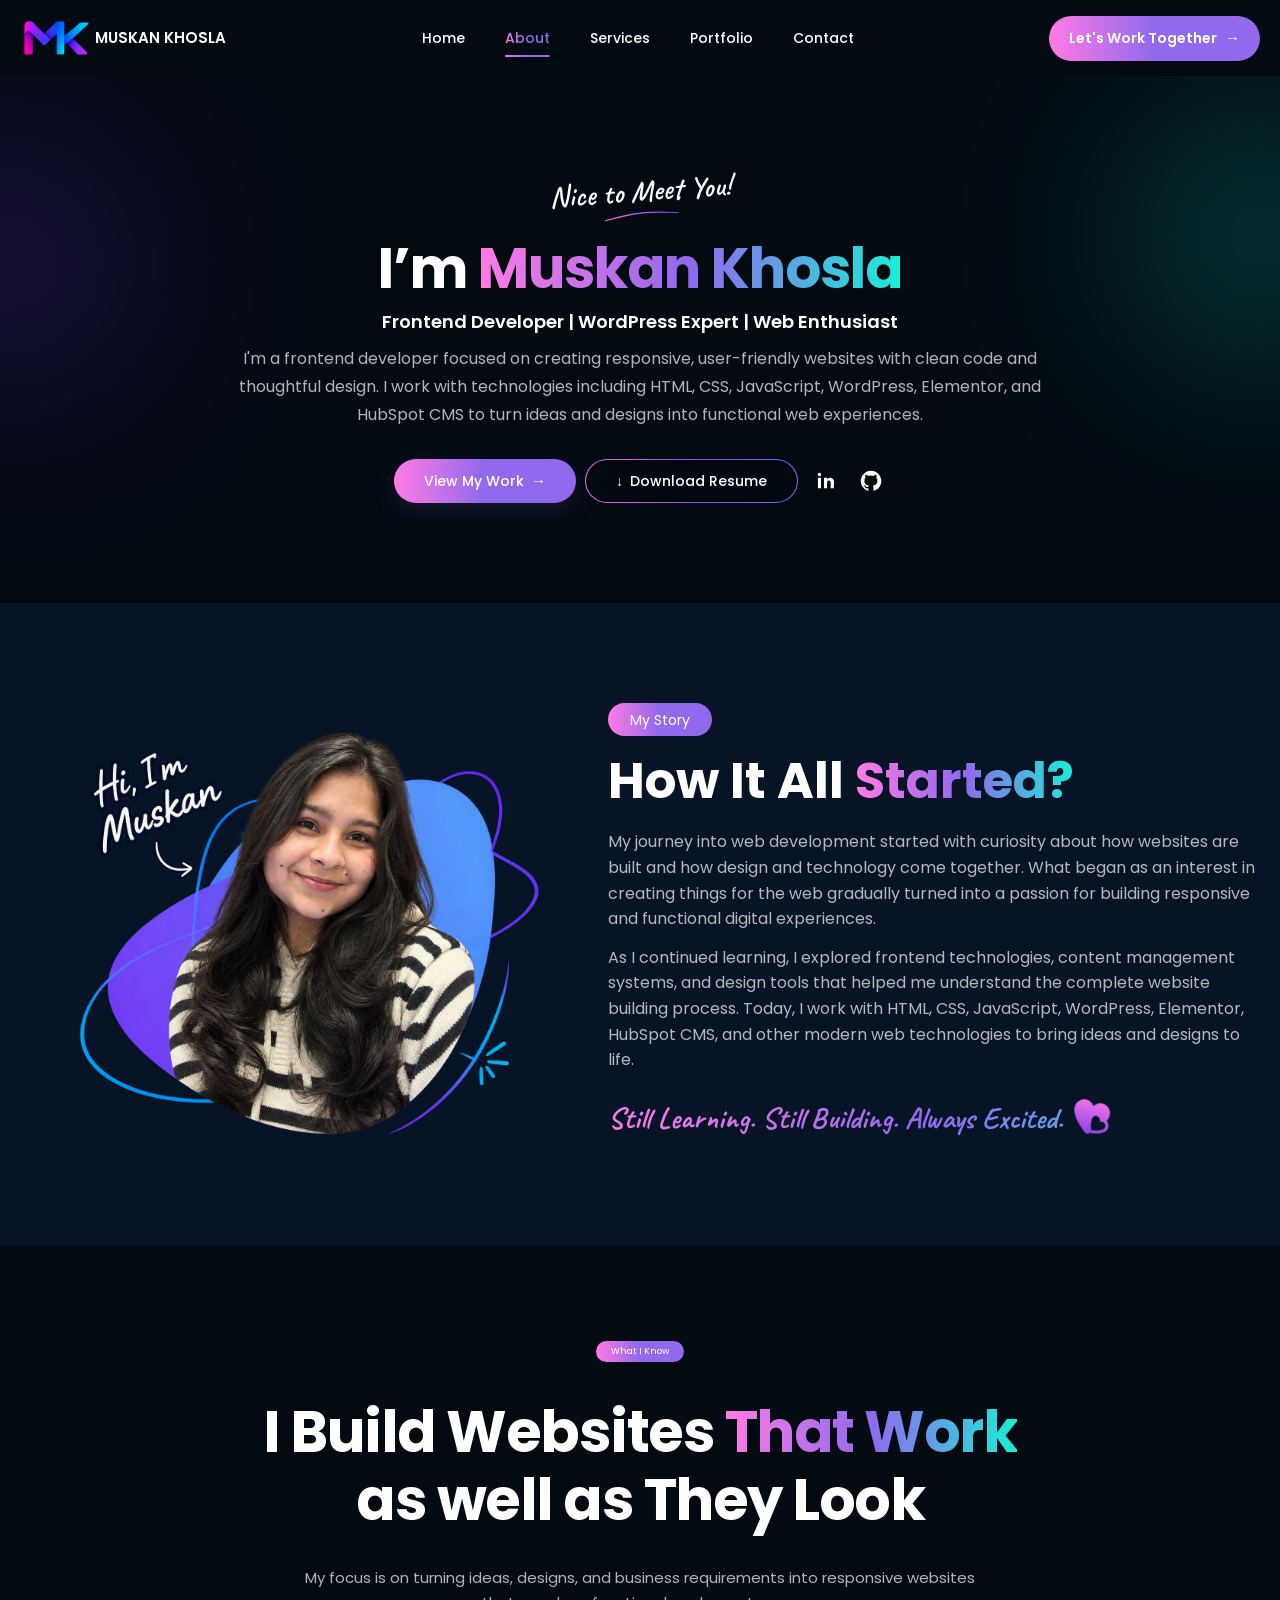
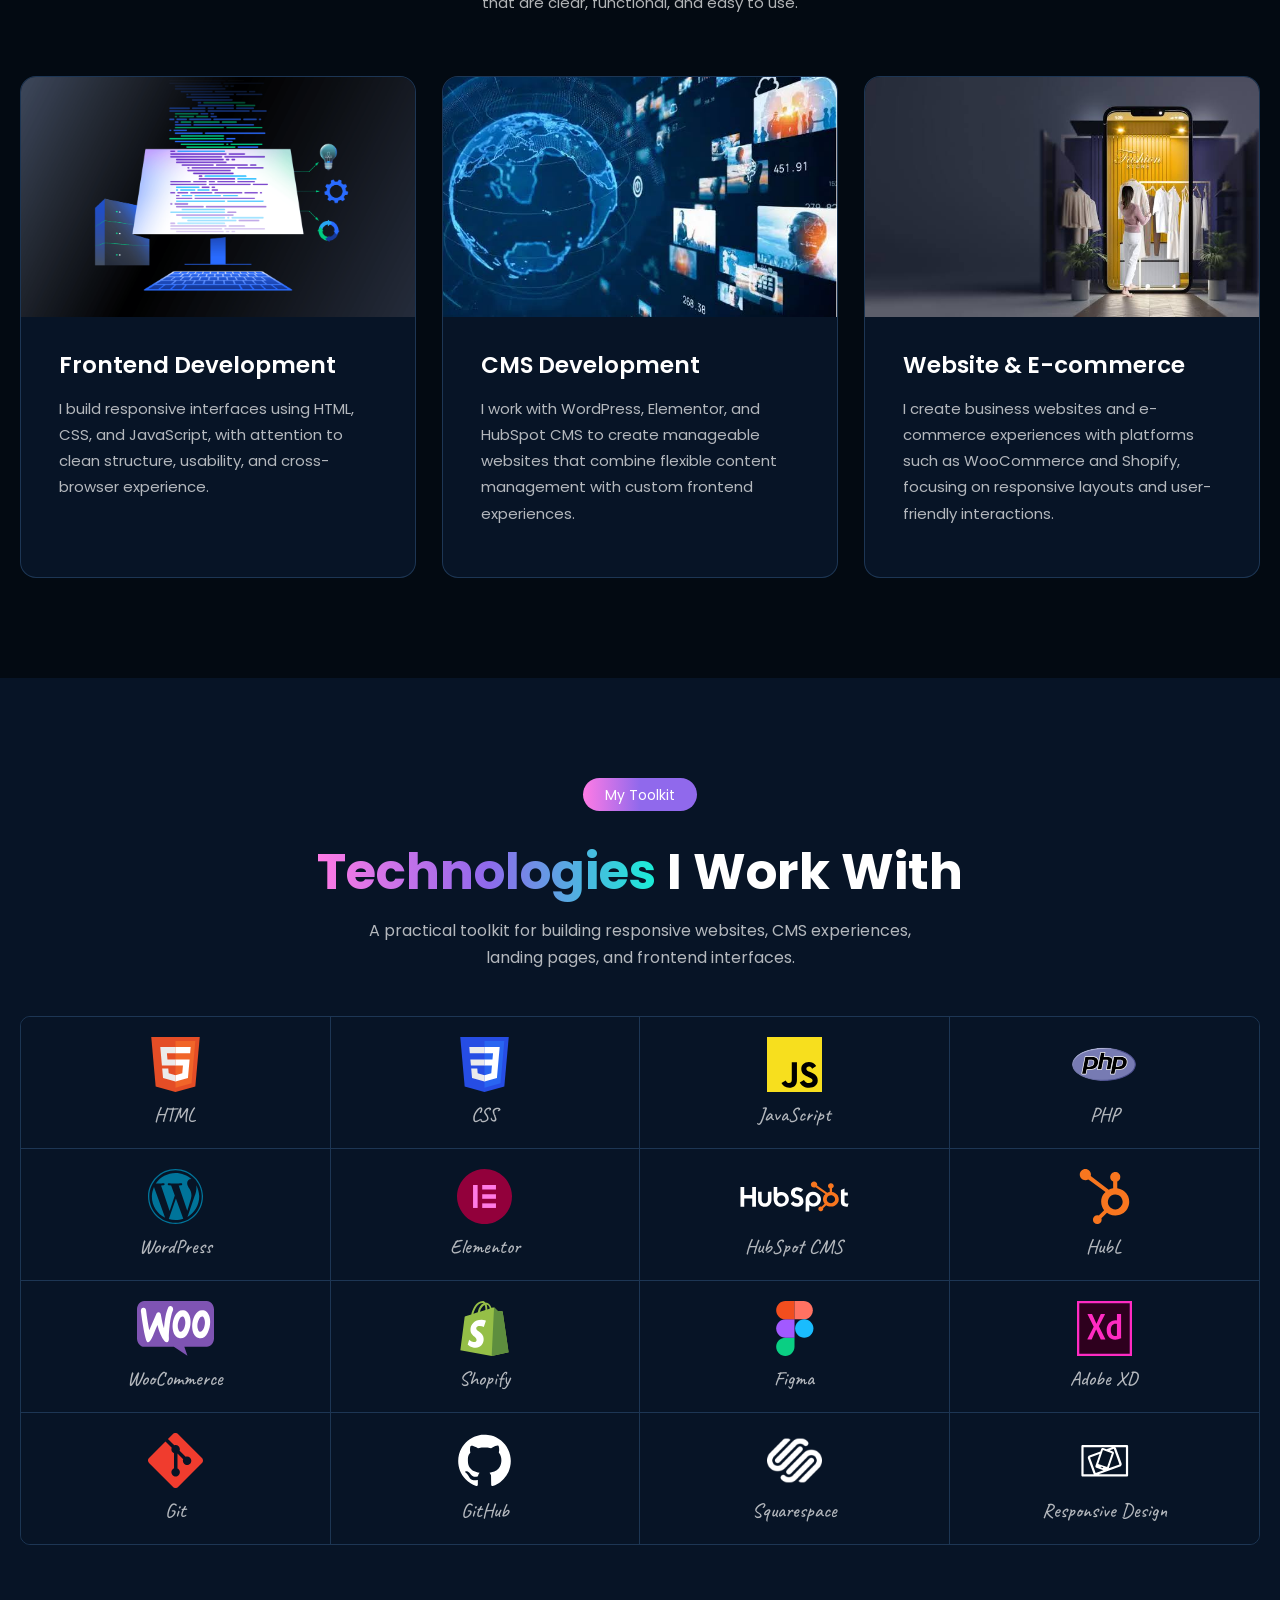
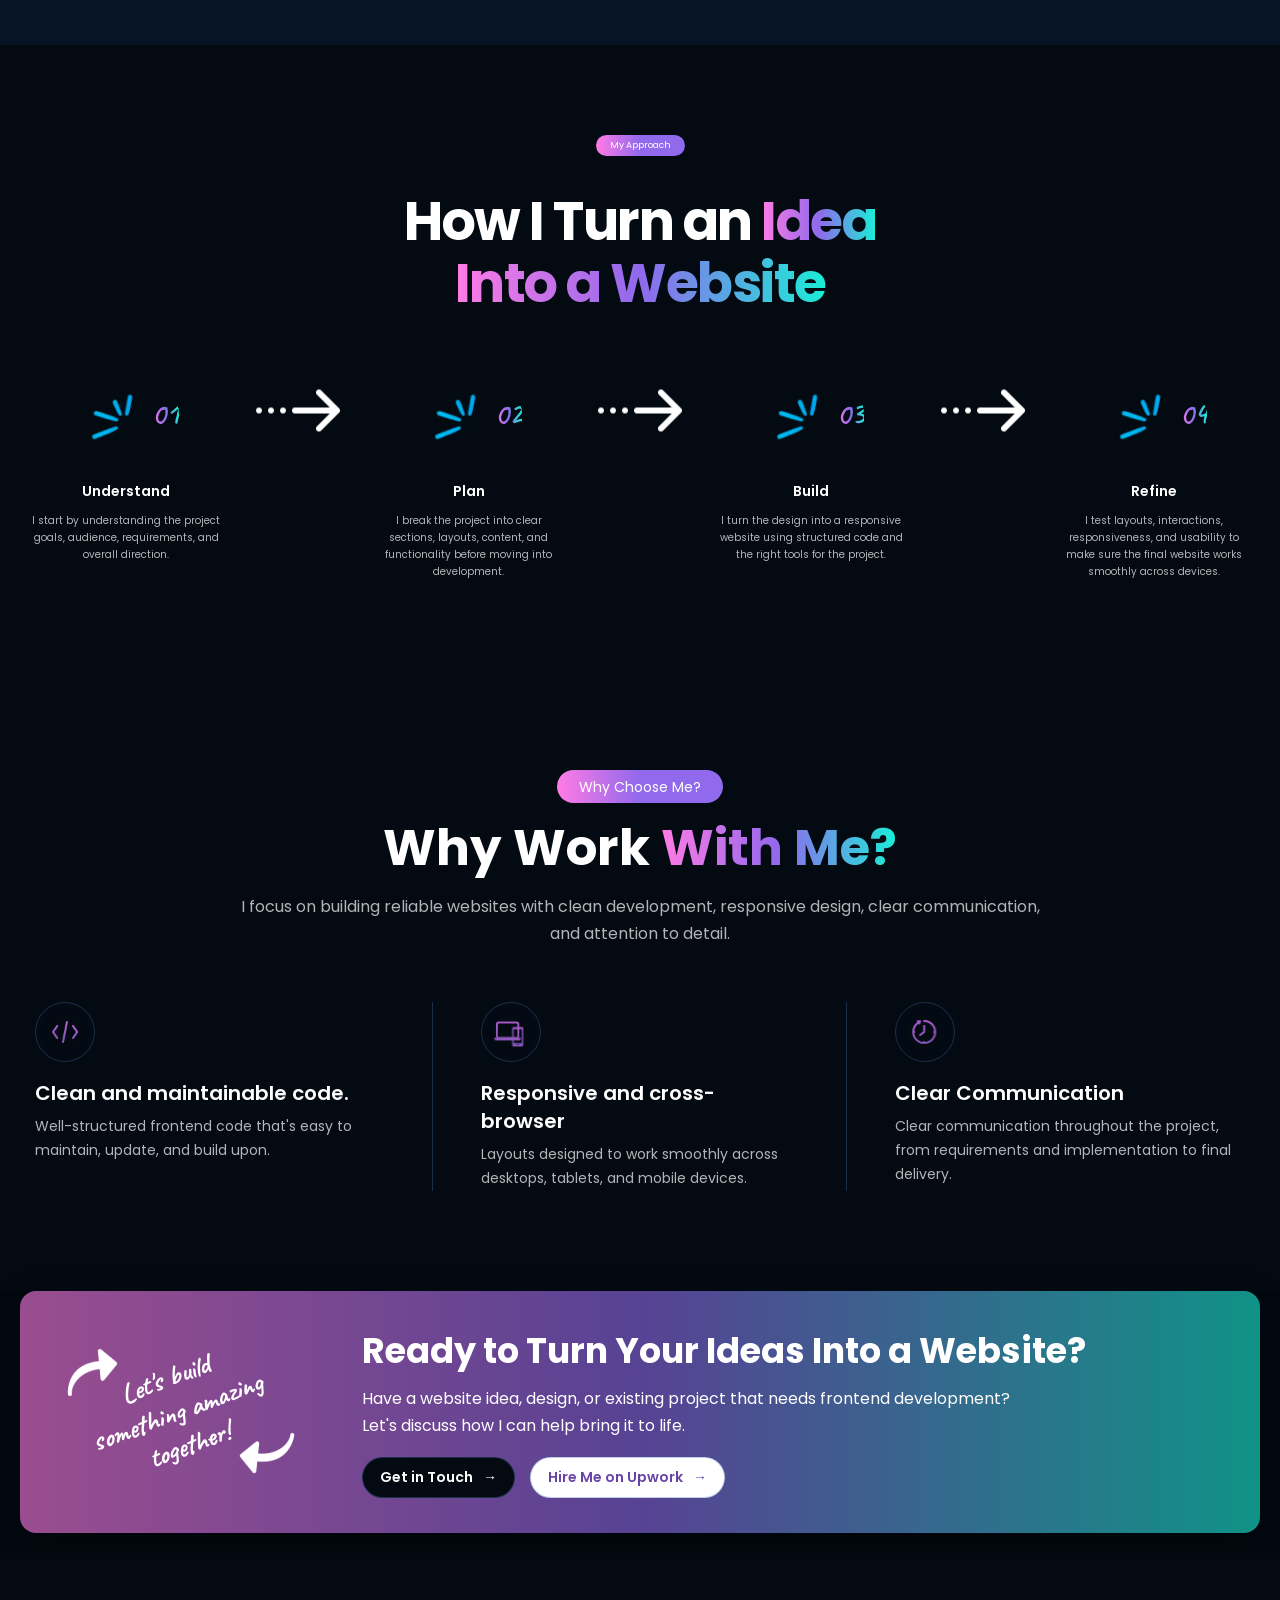
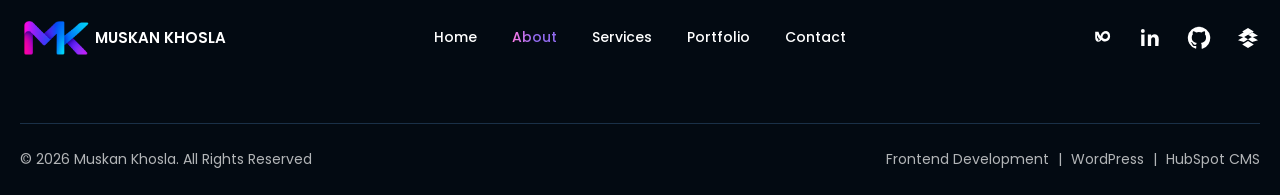
==== commit 8f3e0c8b: "Sep 27, 2026, 1:17 PM" ====
--- a/about.html
+++ b/about.html
@@ -404,15 +404,11 @@
 </section>
 
 
-<!-- =========================================================
-     MY APPROACH
-========================================================= -->
+<!--  MY APPROACH  -->
 <section class="my-approach-section">
     <div class="container">
-
         <div class="section-header">
             <span class="section-badge">My Approach</span>
-
             <h2 class="section-heading">
                 How I Turn an
                 <span class="gradient-text">Idea</span>
@@ -421,104 +417,77 @@
             </h2>
         </div>
 
-
         <div class="approach-steps">
-
             <!-- STEP 01 -->
             <article class="approach-step">
-
                 <div class="approach-step-number">
-                    <span class="approach-spark">✳</span>
+                    <img src="assets/icons/spark.svg" alt="Spark">
                     <span>01</span>
                 </div>
-
                 <h3>Understand</h3>
-
                 <p>
                     I start by understanding the project goals, audience,
                     requirements, and overall direction.
                 </p>
-
-            </article>
-
-
+            </article>
+            
             <!-- ARROW -->
             <div class="approach-arrow" aria-hidden="true">
-                <span>···</span>
-                <span>→</span>
-            </div>
-
-
+                <img src="assets/icons/Next-step-arrow.svg" alt="Step Arrow">
+            </div>
+            
             <!-- STEP 02 -->
             <article class="approach-step">
-
                 <div class="approach-step-number">
-                    <span class="approach-spark">✳</span>
+                    <img src="assets/icons/spark.svg" alt="Spark">
                     <span>02</span>
                 </div>
-
                 <h3>Plan</h3>
-
                 <p>
                     I break the project into clear sections, layouts,
                     content, and functionality before moving into development.
                 </p>
-
-            </article>
-
-
+            </article>
+            
             <!-- ARROW -->
             <div class="approach-arrow" aria-hidden="true">
-                <span>···</span>
-                <span>→</span>
-            </div>
-
-
+                <img src="assets/icons/Next-step-arrow.svg" alt="Step Arrow">
+            </div>
+            
+            
             <!-- STEP 03 -->
             <article class="approach-step">
-
                 <div class="approach-step-number">
-                    <span class="approach-spark">✳</span>
+                    <img src="assets/icons/spark.svg" alt="Spark">
                     <span>03</span>
                 </div>
-
                 <h3>Build</h3>
-
                 <p>
                     I turn the design into a responsive website using
                     structured code and the right tools for the project.
                 </p>
-
-            </article>
-
-
+            </article>
+            
+            
             <!-- ARROW -->
             <div class="approach-arrow" aria-hidden="true">
-                <span>···</span>
-                <span>→</span>
-            </div>
-
-
+                <img src="assets/icons/Next-step-arrow.svg" alt="Step Arrow">
+            </div>
+            
             <!-- STEP 04 -->
             <article class="approach-step">
-
                 <div class="approach-step-number">
-                    <span class="approach-spark">✳</span>
+                    <img src="assets/icons/spark.svg" alt="Spark">
                     <span>04</span>
                 </div>
-
                 <h3>Refine</h3>
-
                 <p>
                     I test layouts, interactions, responsiveness, and
                     usability to make sure the final website works smoothly
                     across devices.
                 </p>
-
-            </article>
-
-        </div>
-
+            </article>
+        </div>
     </div>
 </section>
 
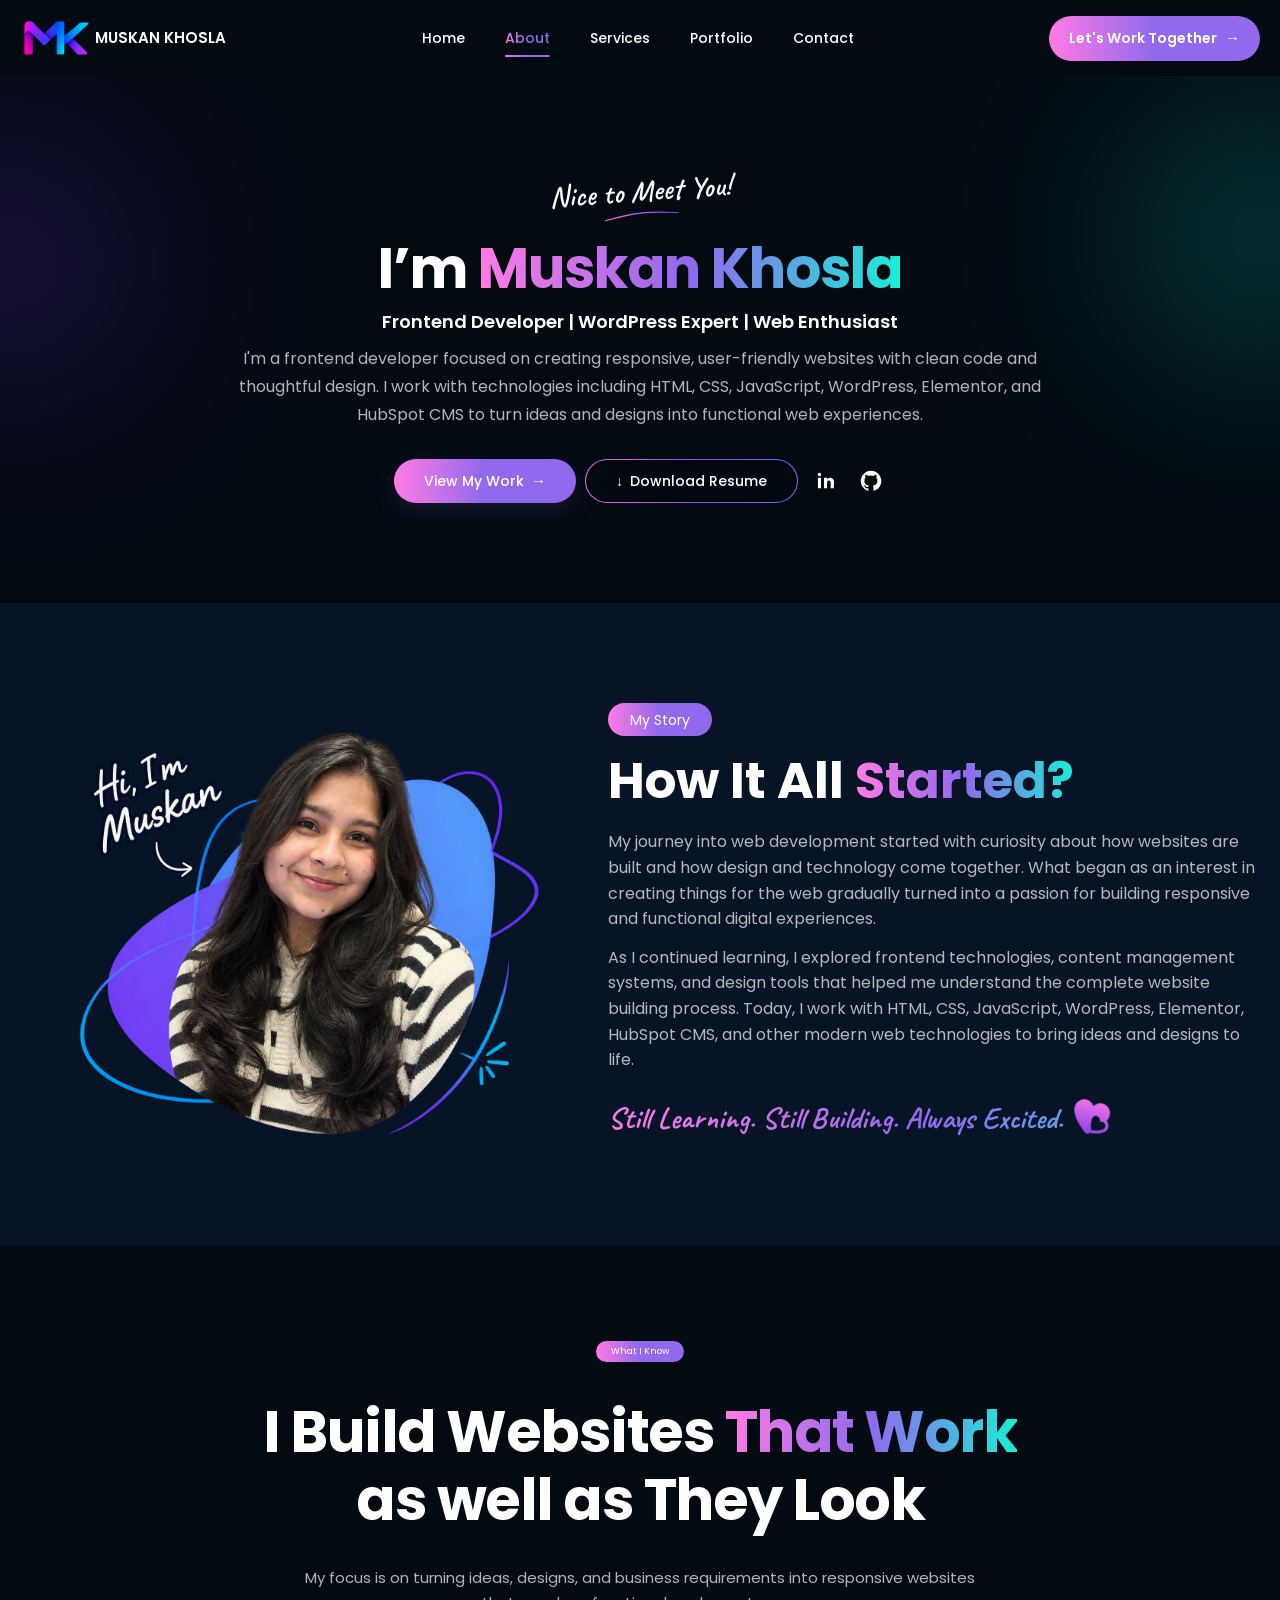
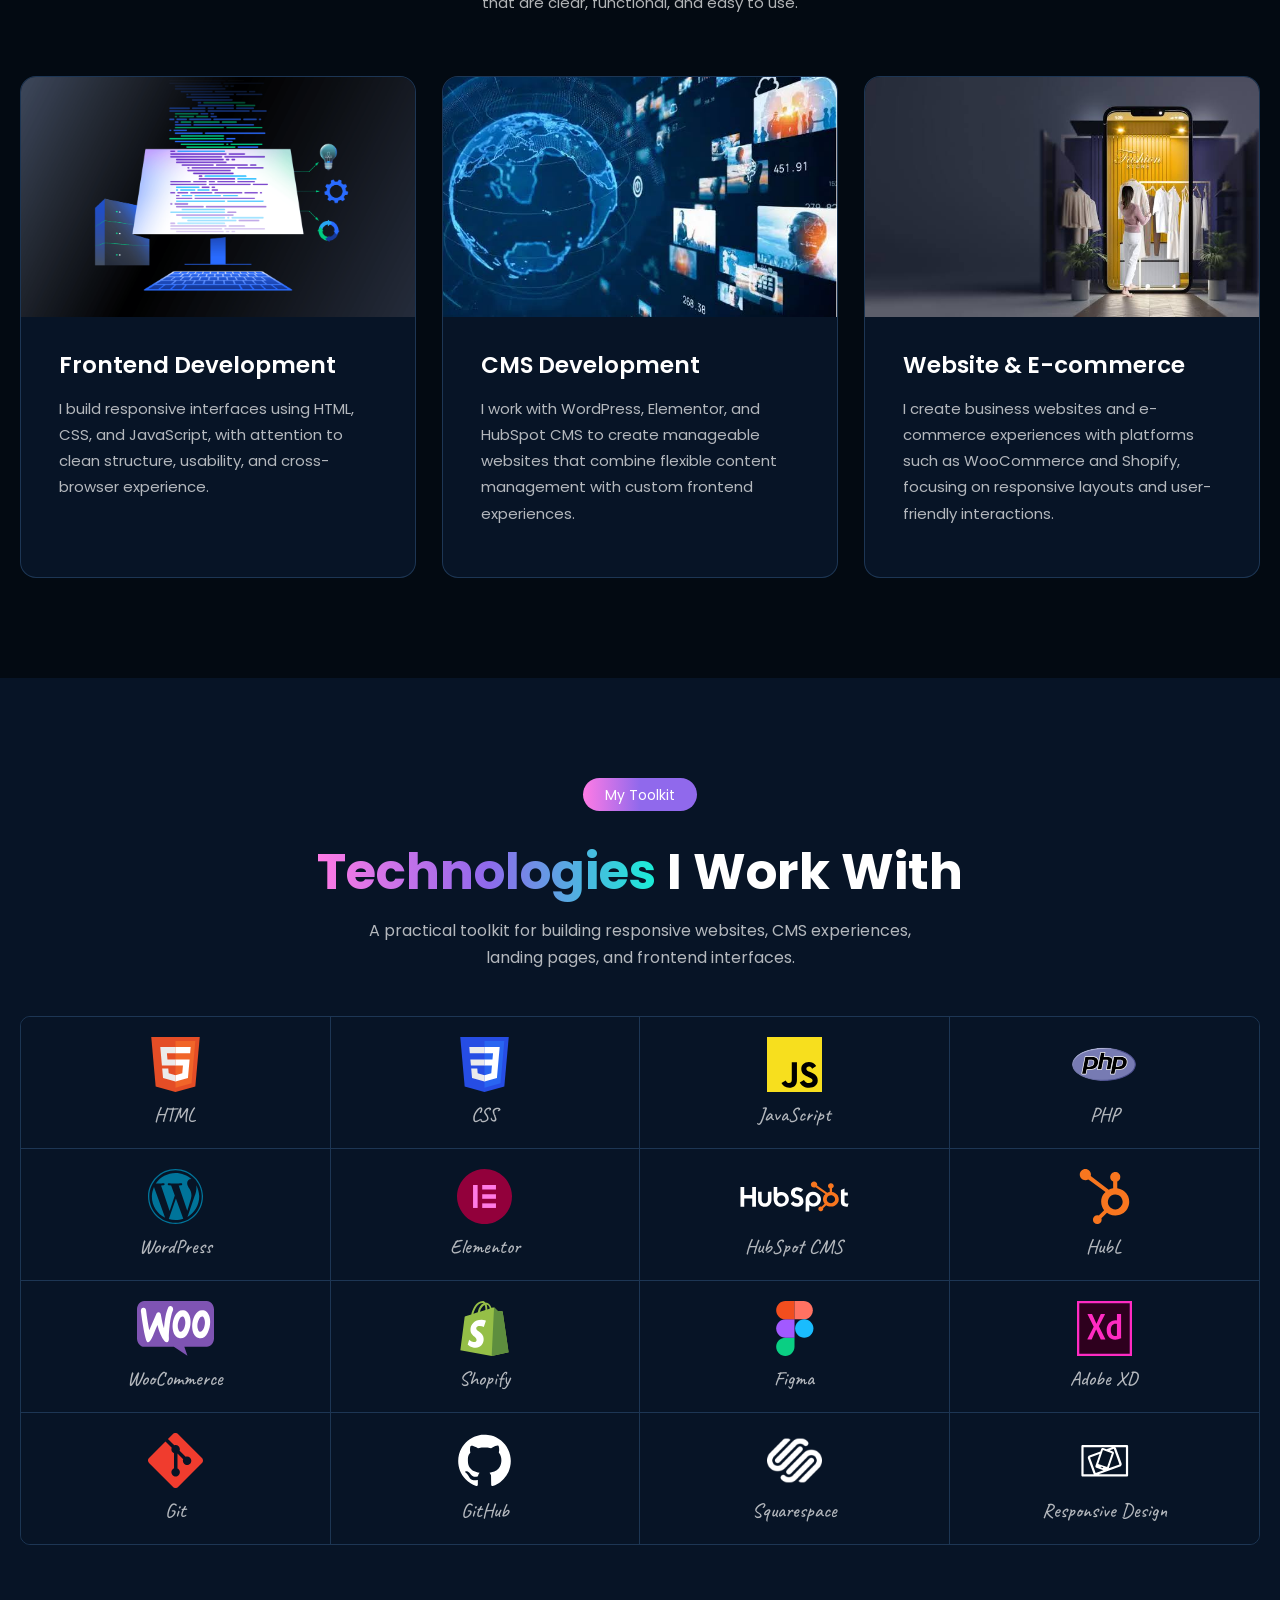
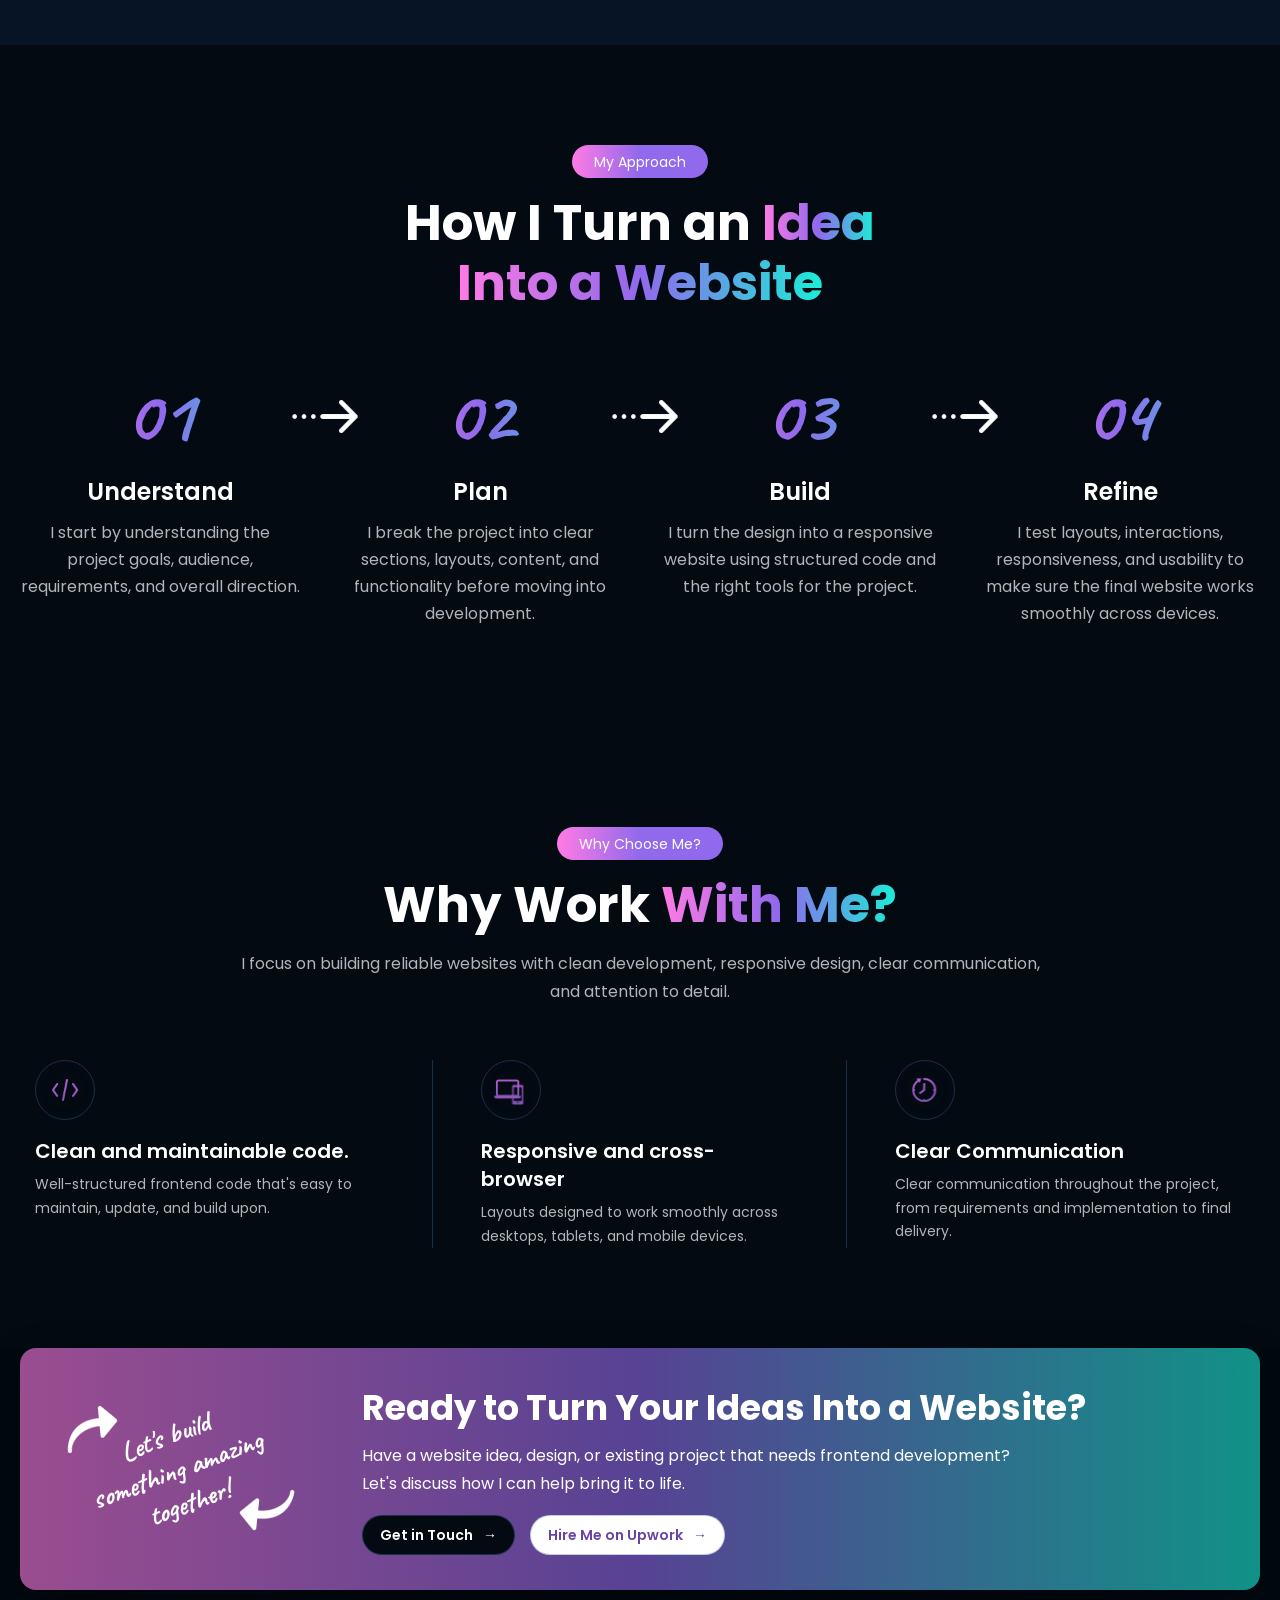
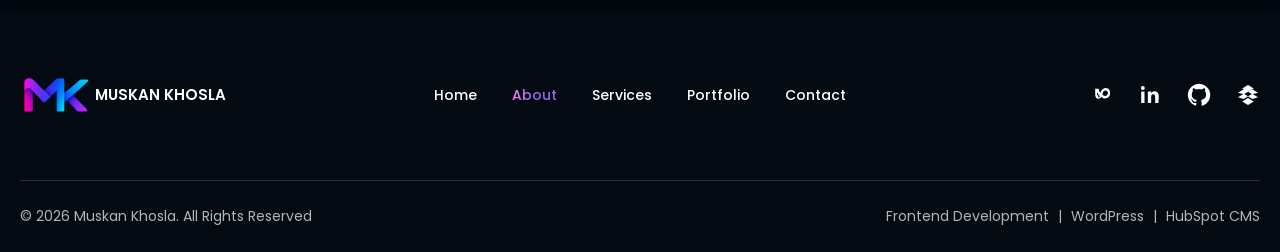
==== commit 9e682e07: "Sep 27, 2026, 1:32 PM" ====
--- a/about.html
+++ b/about.html
@@ -421,7 +421,7 @@
             <!-- STEP 01 -->
             <article class="approach-step">
                 <div class="approach-step-number">
-                    <img src="assets/icons/spark.svg" alt="Spark">
+                    <!-- <img src="assets/icons/spark.svg" alt="Spark"> -->
                     <span>01</span>
                 </div>
                 <h3>Understand</h3>
@@ -439,7 +439,7 @@
             <!-- STEP 02 -->
             <article class="approach-step">
                 <div class="approach-step-number">
-                    <img src="assets/icons/spark.svg" alt="Spark">
+                    <!-- <img src="assets/icons/spark.svg" alt="Spark"> -->
                     <span>02</span>
                 </div>
                 <h3>Plan</h3>
@@ -458,7 +458,7 @@
             <!-- STEP 03 -->
             <article class="approach-step">
                 <div class="approach-step-number">
-                    <img src="assets/icons/spark.svg" alt="Spark">
+                    <!-- <img src="assets/icons/spark.svg" alt="Spark"> -->
                     <span>03</span>
                 </div>
                 <h3>Build</h3>
@@ -477,7 +477,7 @@
             <!-- STEP 04 -->
             <article class="approach-step">
                 <div class="approach-step-number">
-                    <img src="assets/icons/spark.svg" alt="Spark">
+                    <!-- <img src="assets/icons/spark.svg" alt="Spark"> -->
                     <span>04</span>
                 </div>
                 <h3>Refine</h3>
--- a/css/about.css
+++ b/css/about.css
@@ -496,42 +496,14 @@
 /* =========================================================
    MY APPROACH
 ========================================================= */
-
 .my-approach-section {
     position: relative;
-    padding: 85px 0 90px;
+    padding: 100px 0;
     background: var(--color-bg-primary);
     overflow: hidden;
 }
 
-
-/* =========================================================
-   SECTION HEADER
-========================================================= */
-
-.my-approach-section .section-header {
-    max-width: 700px;
-    margin: 0 auto;
-    text-align: center;
-}
-
-.my-approach-section .section-badge {
-    font-size: 9px;
-    padding: 6px 14px;
-}
-
-.my-approach-section .section-heading {
-    margin-top: 20px;
-    font-size: clamp(38px, 4.2vw, 54px);
-    line-height: 1.15;
-    letter-spacing: -1.5px;
-}
-
-
-/* =========================================================
-   APPROACH STEPS
-========================================================= */
-
+/*  APPROACH STEPS  */
 .approach-steps {
     display: grid;
     grid-template-columns:
@@ -542,39 +514,24 @@
         1fr
         auto
         1fr;
-
     align-items: start;
     gap: 20px;
-
     margin-top: 65px;
 }
 
-
-/* =========================================================
-   INDIVIDUAL STEP
-========================================================= */
-
+/*  INDIVIDUAL STEP */
 .approach-step {
     min-width: 0;
     text-align: center;
 }
-
-.approach-step-number {
-    position: relative;
-
-    display: inline-flex;
-    align-items: center;
-
+.approach-step-number span {
     color: var(--color-white);
-
-    font-family: "Caveat", cursive;
-    font-size: 32px;
-    font-weight: 600;
+    font-family: "Caveat";
+    font-size: 75px;
+    font-weight: 700;
     line-height: 1;
-
-    transform: rotate(-4deg);
-}
-
+    display: block;
+}
 .approach-step-number > span:last-child {
     background: var(--gradient-heading);
     -webkit-background-clip: text;
@@ -582,209 +539,123 @@
     -webkit-text-fill-color: transparent;
     color: transparent;
 }
-
-
-/* =========================================================
-   DECORATIVE SPARK
-========================================================= */
-
-.approach-spark {
+.approach-step-number img {
+    width: 55px;
     position: absolute;
-    left: -10px;
-    top: -8px;
-
-    color: var(--color-cyan);
-
-    font-family: "Poppins", sans-serif;
-    font-size: 13px;
-    line-height: 1;
-
-    transform: rotate(-15deg);
-}
-
-
-/* =========================================================
-   STEP TITLE
-========================================================= */
-
+    top: -11px;
+    left: -22px;
+}
+
+/*   STEP TITLE */
 .approach-step h3 {
     margin-top: 22px;
-
     color: var(--color-white);
-
-    font-size: 14px;
+    font-size: 24px;
     font-weight: 600;
     line-height: 1.4;
 }
 
-
-/* =========================================================
-   STEP DESCRIPTION
-========================================================= */
-
+/*  STEP DESCRIPTION  */
 .approach-step p {
-    max-width: 190px;
     margin: 10px auto 0;
-
     color: var(--color-text-secondary);
-
-    font-size: 10px;
+    font-size: 16px;
     line-height: 1.7;
 }
 
-
-/* =========================================================
-   ARROWS
-========================================================= */
-
-.approach-arrow {
-    display: flex;
-    align-items: center;
-    gap: 2px;
-
-    margin-top: 7px;
-
-    color: var(--color-white);
-
-    font-size: 22px;
-    line-height: 1;
-}
-
-.approach-arrow span:first-child {
-    color: var(--color-text-secondary);
-    font-size: 13px;
-    letter-spacing: 1px;
-}
-
-.approach-arrow span:last-child {
-    font-size: 27px;
-    font-weight: 300;
-}
-
-
-/* =========================================================
-   HOVER
-========================================================= */
-
+/* ARROWS  */
+.approach-arrow img {
+    position: absolute;
+    margin: 20px 0 0 -30px;
+    width: 70px;
+}
+
+/*  HOVER  */
 .approach-step-number {
     transition: transform var(--transition-normal);
 }
-
 .approach-step:hover .approach-step-number {
     transform: rotate(-4deg) translateY(-3px);
 }
-
 .approach-step:hover .approach-spark {
     color: var(--color-pink);
 }
 
-
-/* =========================================================
-   TABLET
-========================================================= */
-
+/*  TABLET  */
 @media (max-width: 992px) {
-
     .my-approach-section {
         padding: 75px 0 80px;
     }
-
     .my-approach-section .section-heading {
         font-size: 43px;
     }
-
     .approach-steps {
         gap: 12px;
         margin-top: 50px;
     }
-
     .approach-step-number {
         font-size: 28px;
     }
-
     .approach-step h3 {
         font-size: 13px;
     }
-
     .approach-step p {
         max-width: 150px;
         font-size: 9px;
     }
-
     .approach-arrow {
         margin-top: 5px;
     }
 }
 
-
-/* =========================================================
-   MOBILE
-========================================================= */
-
+/*  MOBILE  */
 @media (max-width: 767px) {
-
     .my-approach-section {
         padding: 70px 0;
     }
-
     .my-approach-section .section-heading {
         font-size: 34px;
         letter-spacing: -1px;
     }
-
     .approach-steps {
         display: grid;
         grid-template-columns: 1fr 1fr;
         gap: 45px 25px;
         margin-top: 45px;
     }
-
     .approach-arrow {
         display: none;
     }
-
     .approach-step-number {
         font-size: 29px;
     }
-
     .approach-step h3 {
         margin-top: 18px;
         font-size: 14px;
     }
-
     .approach-step p {
         max-width: 220px;
         font-size: 10px;
     }
 }
 
-
-/* =========================================================
-   SMALL MOBILE
-========================================================= */
-
+/*  SMALL MOBILE  */
 @media (max-width: 480px) {
-
     .my-approach-section {
         padding: 60px 0;
     }
-
     .my-approach-section .section-heading {
         font-size: 30px;
     }
-
     .approach-steps {
         gap: 40px 15px;
     }
-
     .approach-step-number {
         font-size: 27px;
     }
-
     .approach-step h3 {
         font-size: 13px;
     }
-
     .approach-step p {
         font-size: 9px;
         line-height: 1.65;
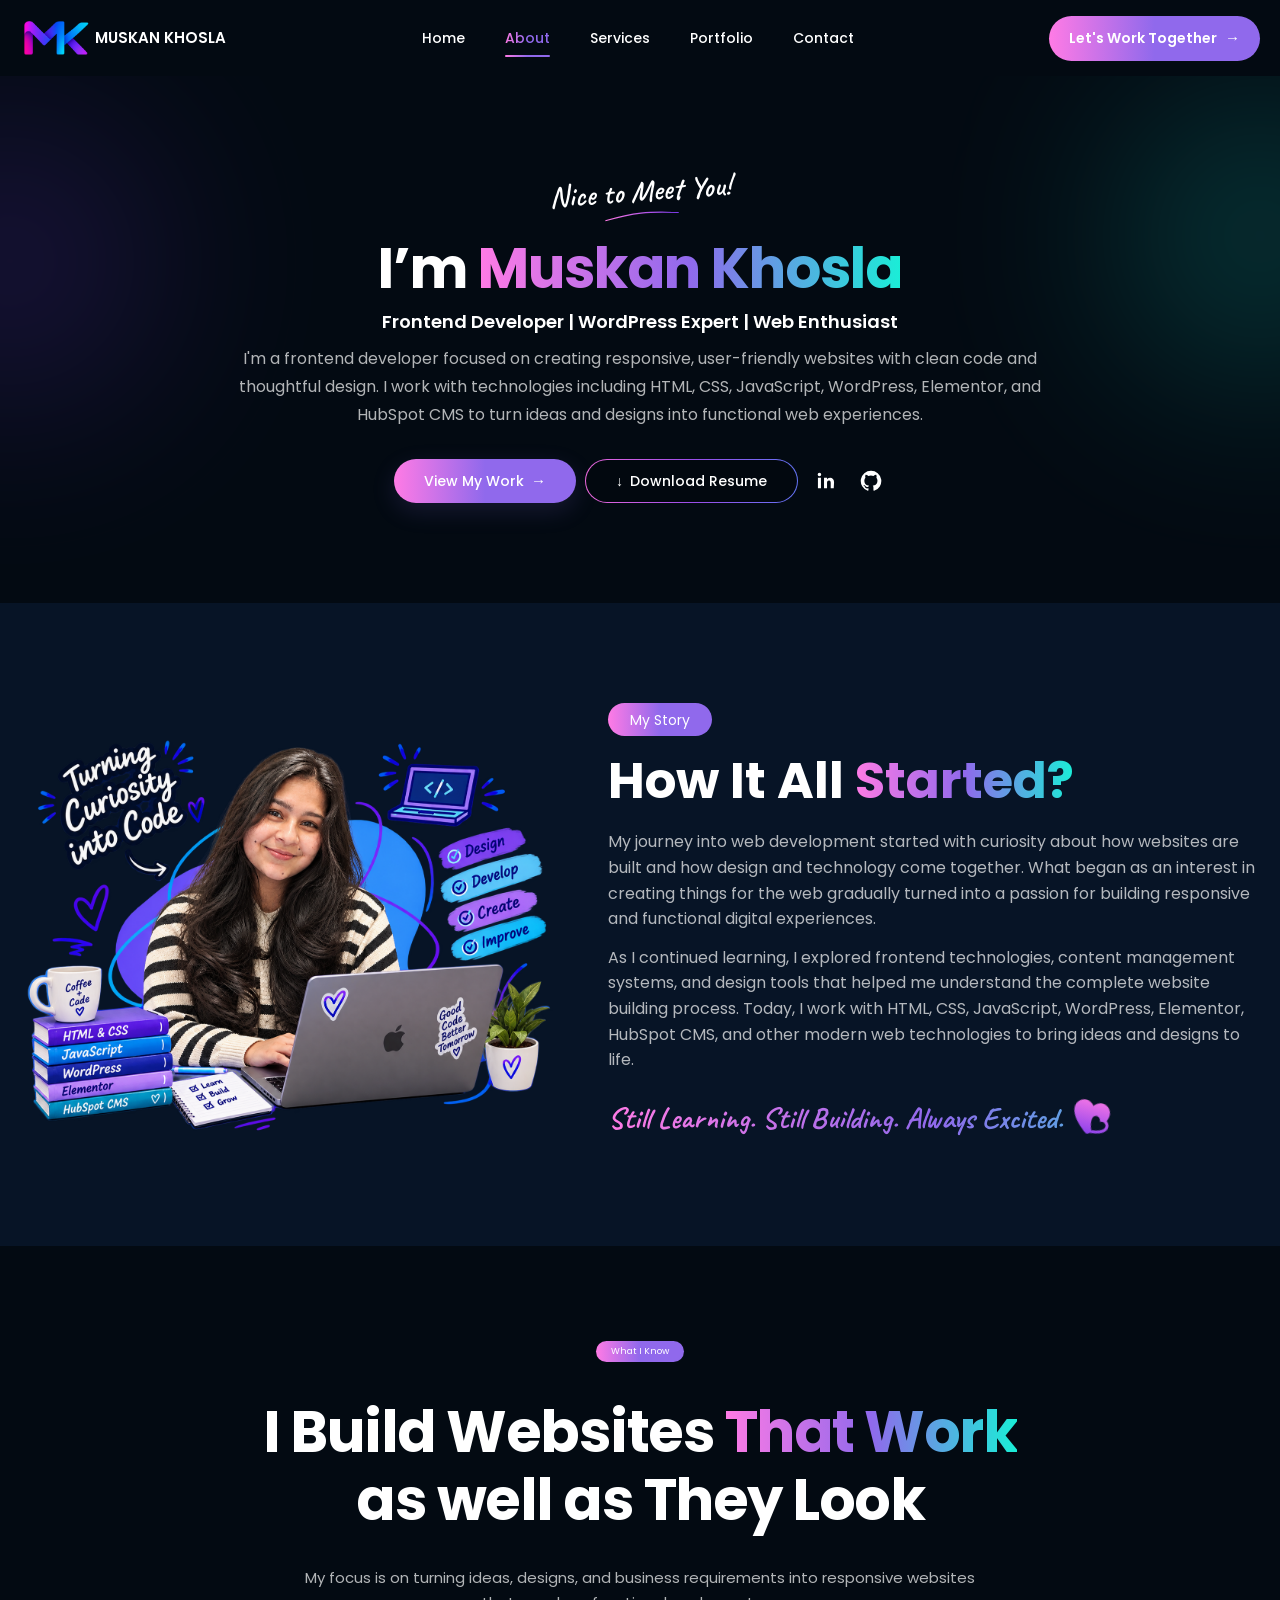
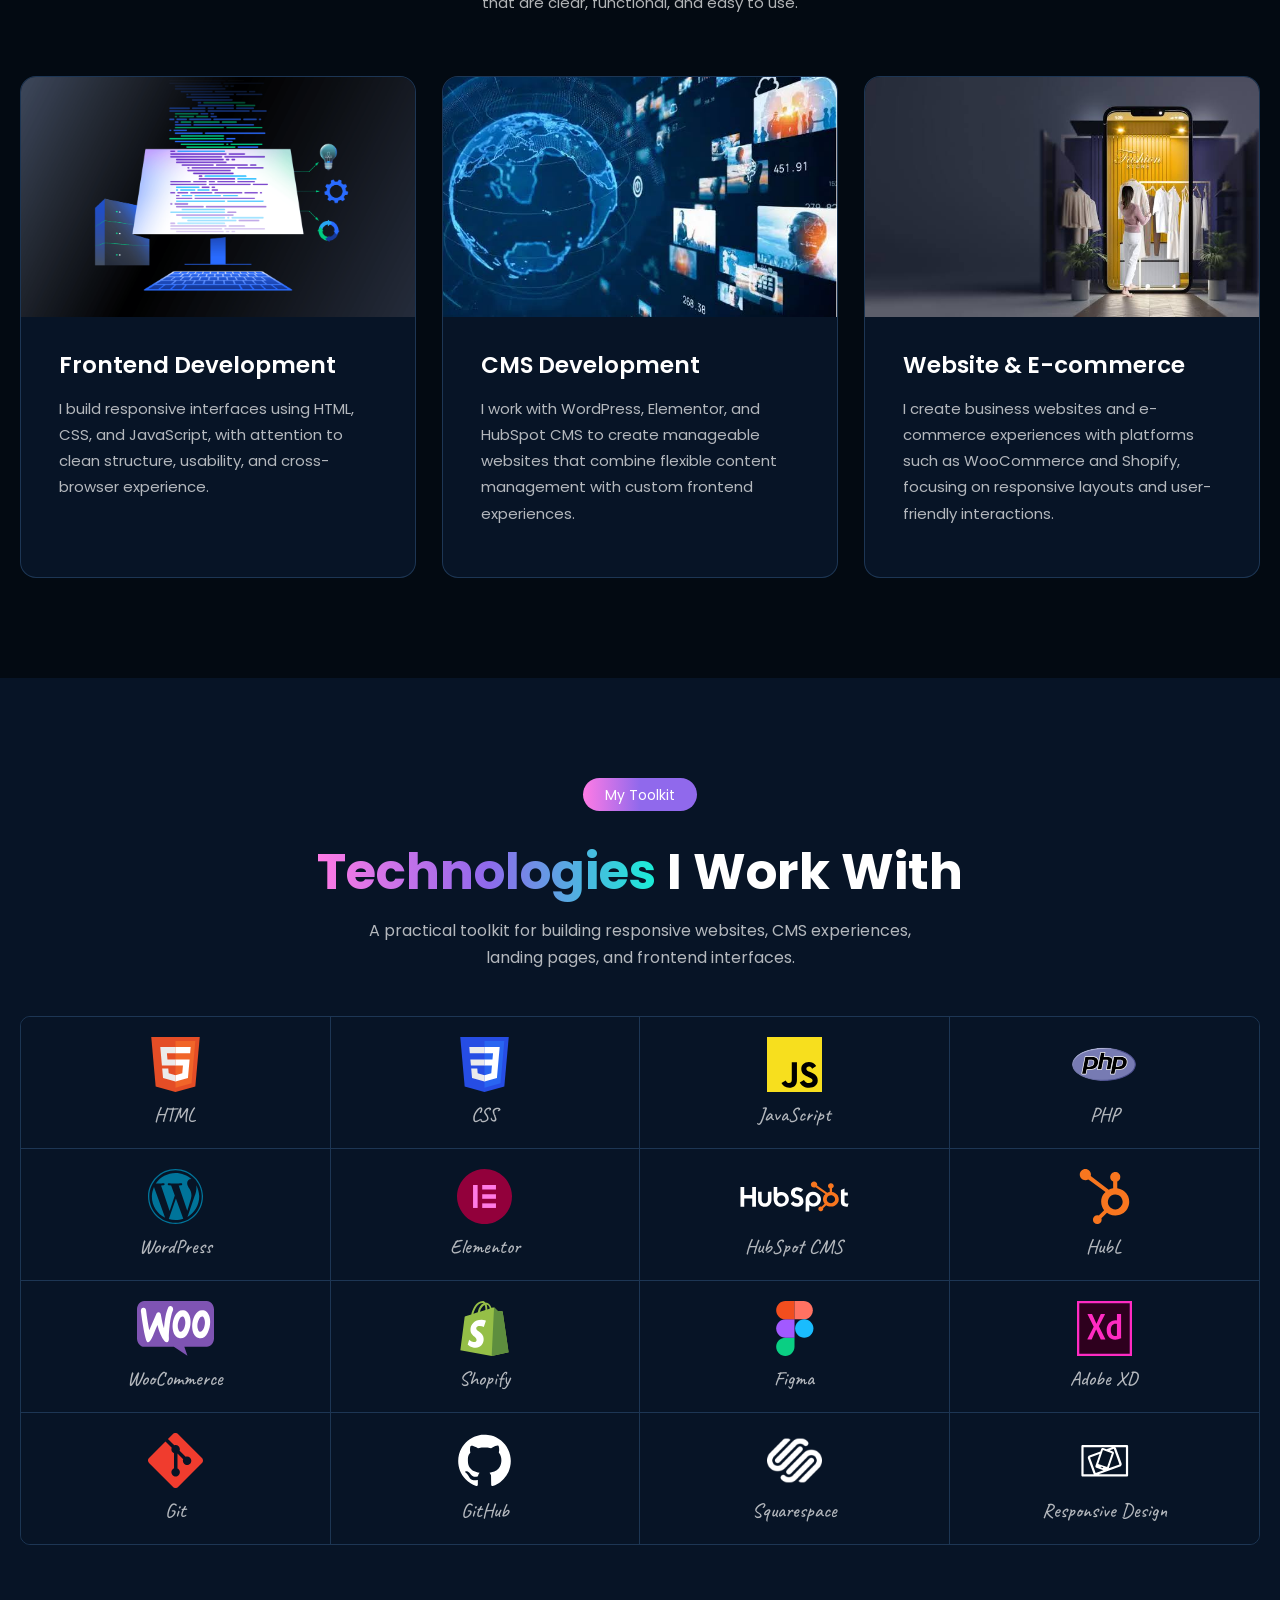
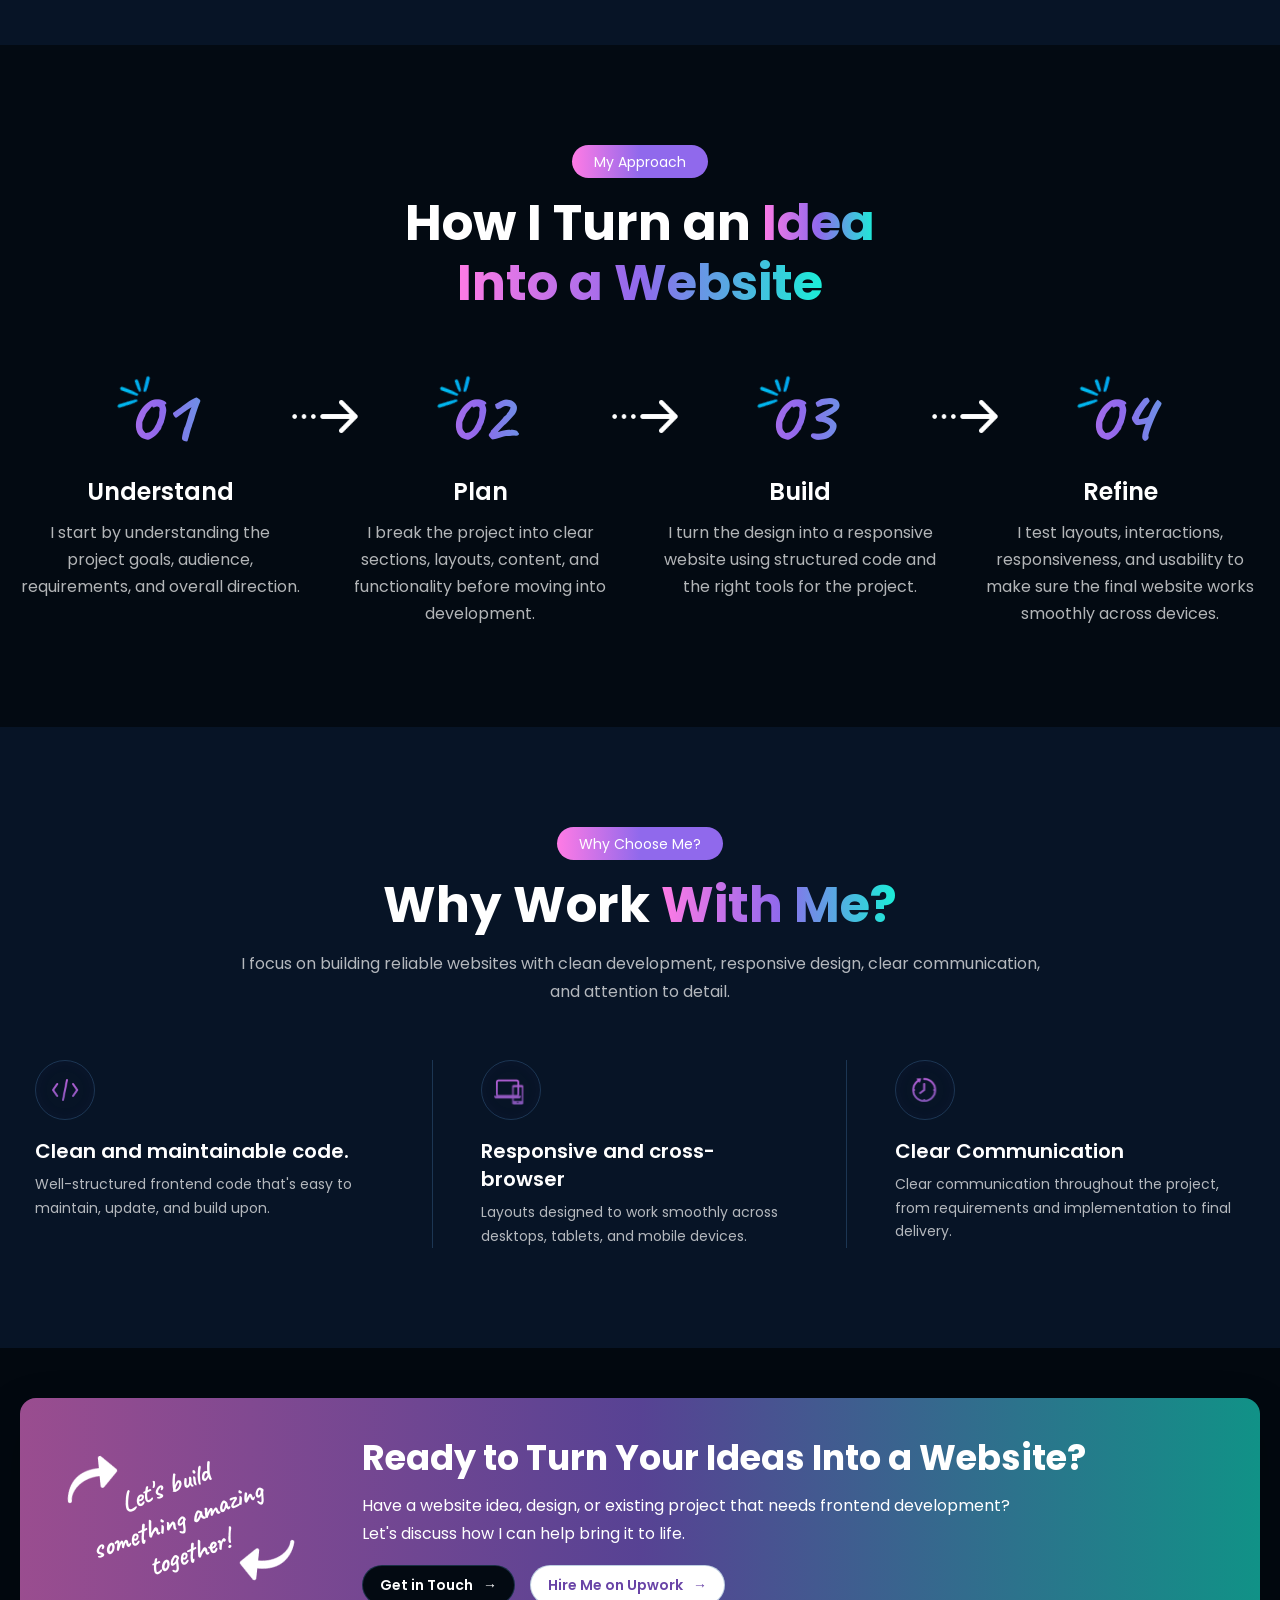
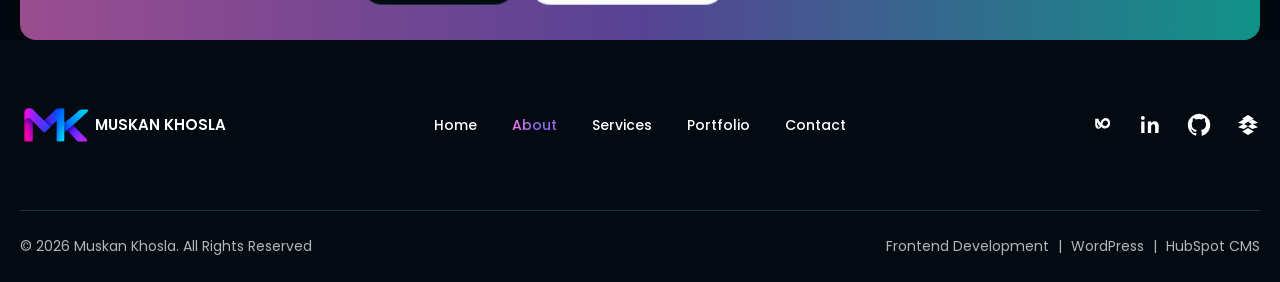
==== commit 45c5cfd3: "Complete portfolio website" ====
--- a/about.html
+++ b/about.html
@@ -160,7 +160,7 @@
             <!-- LEFT: IMAGE -->
             <div class="my-story-visual">
                 <div class="my-story-image-wrap">
-                    <img src="assets/images/Muskan-Khosla.png" alt="Muskan Khosla" class="my-story-image">
+                    <img src="assets/images/Curiosity-into-Code-Workspace.png" alt="Muskan Khosla" class="my-story-image">
                 </div>
             </div>
             <!-- RIGHT: CONTENT -->
--- a/css/variables.css
+++ b/css/variables.css
@@ -363,7 +363,7 @@
 }
 
 
-@media (max-width: 767px) {
+@media (max-width: 768px) {
     :root {
         --container-padding: 20px;
     }
@@ -392,4 +392,8 @@
     .section-heading {
         font-size: 32px;
     }
+    .btn,
+    .gradient-button {
+        width: 100%;
+    }
 }
--- a/css/style.css
+++ b/css/style.css
@@ -334,6 +334,10 @@
 @media (max-width: 768px) {
     .header-inner {
         min-height: 70px;
+    }
+    .section-badge {
+        white-space: wrap;
+        line-height: 20px;
     }
     .main-navigation {
         position: absolute;
@@ -718,7 +722,7 @@
 }
 }
 
-@media (max-width: 767px) {
+@media (max-width: 768px) {
     .cta-section {
         padding: 50px 0;
     }
@@ -1063,7 +1067,7 @@
 
 
 /* RESPONSIVE */
-@media (max-width: 767px) {
+@media (max-width: 768px) {
     .page-hero {
         padding: 50px 0;
     }
--- a/css/about.css
+++ b/css/about.css
@@ -54,7 +54,7 @@
 
 
 /*  MOBILE  */
-@media (max-width: 767px) {
+@media (max-width: 768px) {
     .my-story-section {
         padding: 65px 0;
     }
@@ -266,7 +266,7 @@
    MOBILE
 ========================================================= */
 
-@media (max-width: 767px) {
+@media (max-width: 768px) {
 
     .what-i-know-section {
         padding: 70px 0;
@@ -447,7 +447,7 @@
         min-height: 105px;
     }
 }
-@media (max-width: 767px) {
+@media (max-width: 768px) {
     .toolkit-section {
         padding: 70px 0;
     }
@@ -532,6 +532,18 @@
     line-height: 1;
     display: block;
 }
+.approach-step-number span::before {
+    display: inline-block;
+    content: '';
+    width: 55px;
+    height: 55px;
+    background: url(/assets/icons/spark.svg);
+    position: absolute;
+    background-repeat: no-repeat;
+    background-position: center;
+    background-size: cover;
+    margin: -13px 0 0 -20px;
+}
 .approach-step-number > span:last-child {
     background: var(--gradient-heading);
     -webkit-background-clip: text;
@@ -539,13 +551,6 @@
     -webkit-text-fill-color: transparent;
     color: transparent;
 }
-.approach-step-number img {
-    width: 55px;
-    position: absolute;
-    top: -11px;
-    left: -22px;
-}
-
 /*   STEP TITLE */
 .approach-step h3 {
     margin-top: 22px;
@@ -586,22 +591,18 @@
     .my-approach-section {
         padding: 75px 0 80px;
     }
-    .my-approach-section .section-heading {
-        font-size: 43px;
-    }
     .approach-steps {
         gap: 12px;
         margin-top: 50px;
     }
-    .approach-step-number {
-        font-size: 28px;
+    .approach-step-number span {
+        font-size: 55px;
     }
     .approach-step h3 {
-        font-size: 13px;
+        font-size: 20px;
     }
     .approach-step p {
-        max-width: 150px;
-        font-size: 9px;
+        font-size: 14px;
     }
     .approach-arrow {
         margin-top: 5px;
@@ -609,13 +610,9 @@
 }
 
 /*  MOBILE  */
-@media (max-width: 767px) {
+@media (max-width: 768px) {
     .my-approach-section {
         padding: 70px 0;
-    }
-    .my-approach-section .section-heading {
-        font-size: 34px;
-        letter-spacing: -1px;
     }
     .approach-steps {
         display: grid;
@@ -626,16 +623,15 @@
     .approach-arrow {
         display: none;
     }
-    .approach-step-number {
-        font-size: 29px;
+    .approach-step-number span {
+        font-size: 50px;
     }
     .approach-step h3 {
         margin-top: 18px;
+        font-size: 20px;
+    }
+    .approach-step p {
         font-size: 14px;
-    }
-    .approach-step p {
-        max-width: 220px;
-        font-size: 10px;
     }
 }
 
@@ -644,20 +640,23 @@
     .my-approach-section {
         padding: 60px 0;
     }
-    .my-approach-section .section-heading {
-        font-size: 30px;
-    }
+    
     .approach-steps {
         gap: 40px 15px;
-    }
-    .approach-step-number {
-        font-size: 27px;
-    }
-    .approach-step h3 {
-        font-size: 13px;
-    }
-    .approach-step p {
-        font-size: 9px;
-        line-height: 1.65;
-    }
+        grid-template-columns: 1fr;
+    }
+    .approach-step-number span::before {
+        margin: -18px 0 0 -28px;
+    }
+
+}
+
+
+
+
+section.why-work-section {
+    background-color: var(--color-bg-secondary);
+}
+.cta-section  {
+    padding: 50px 0 0px;
 }
